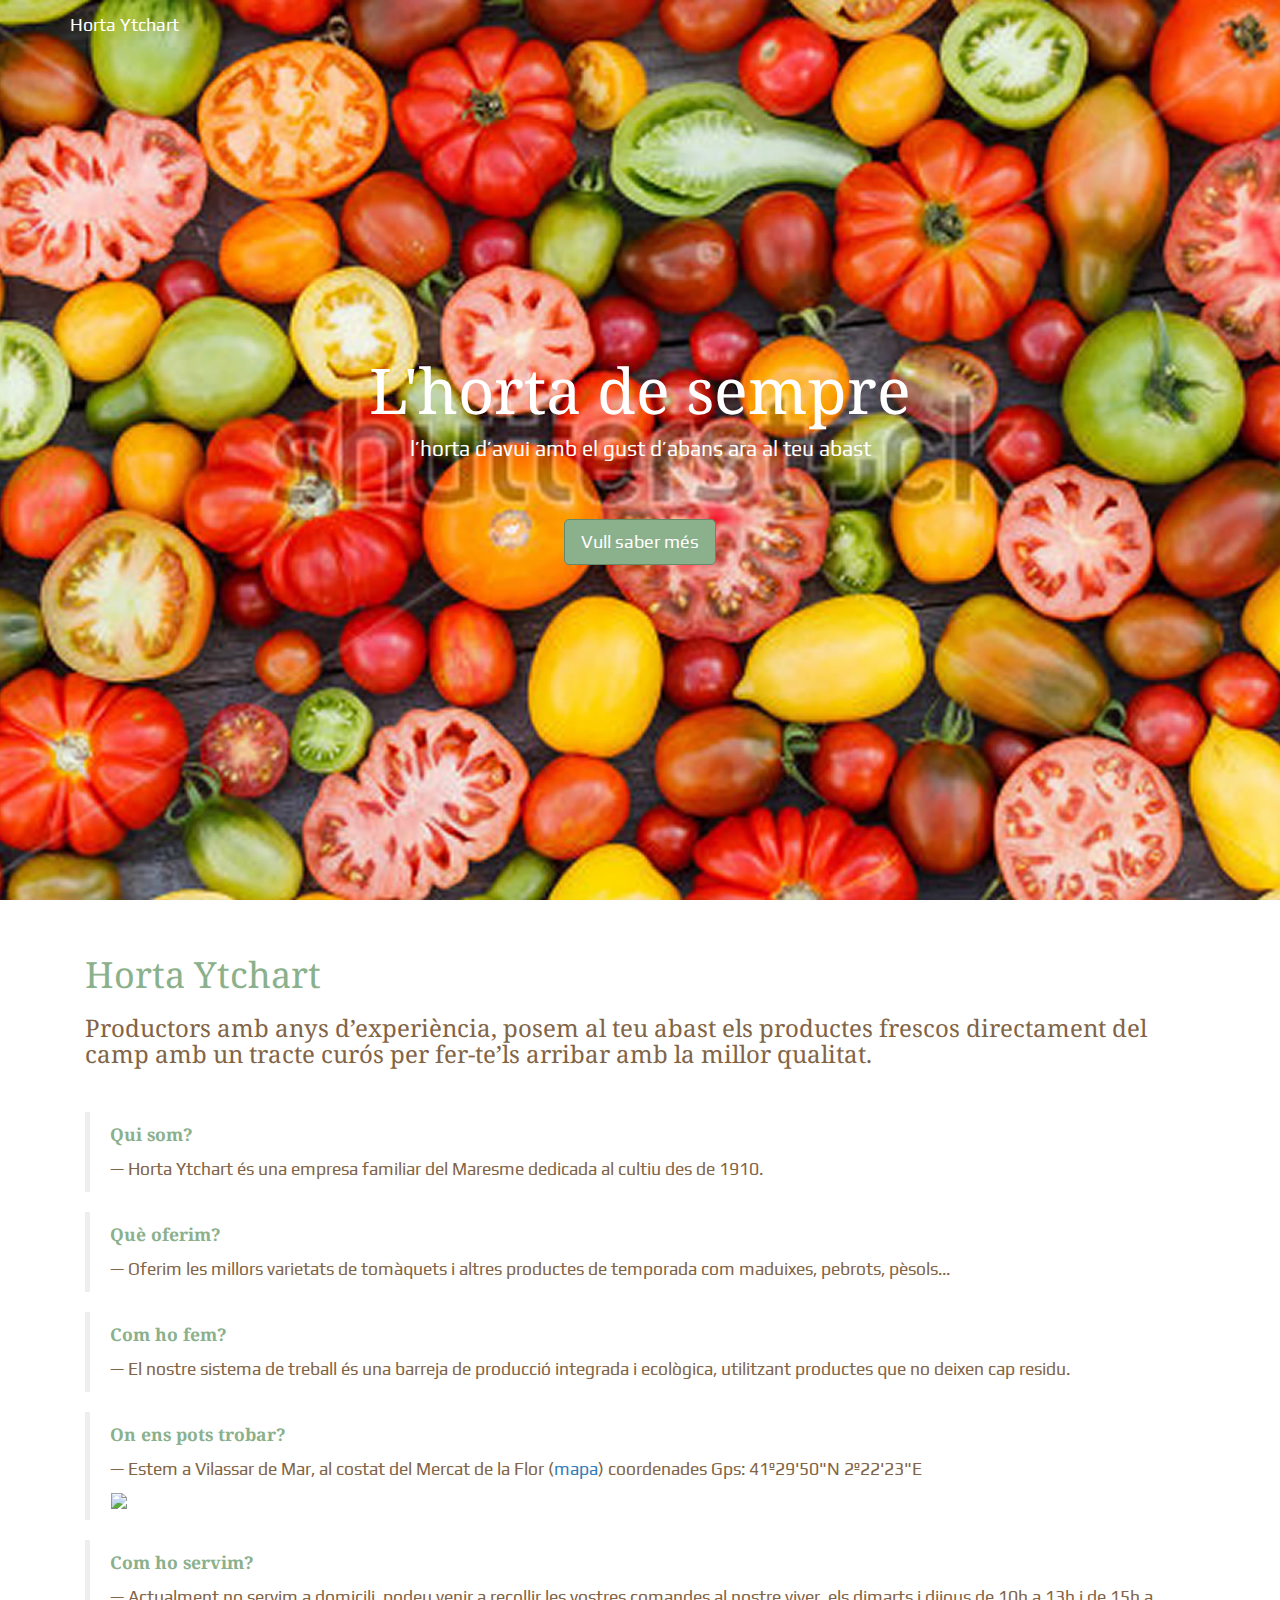
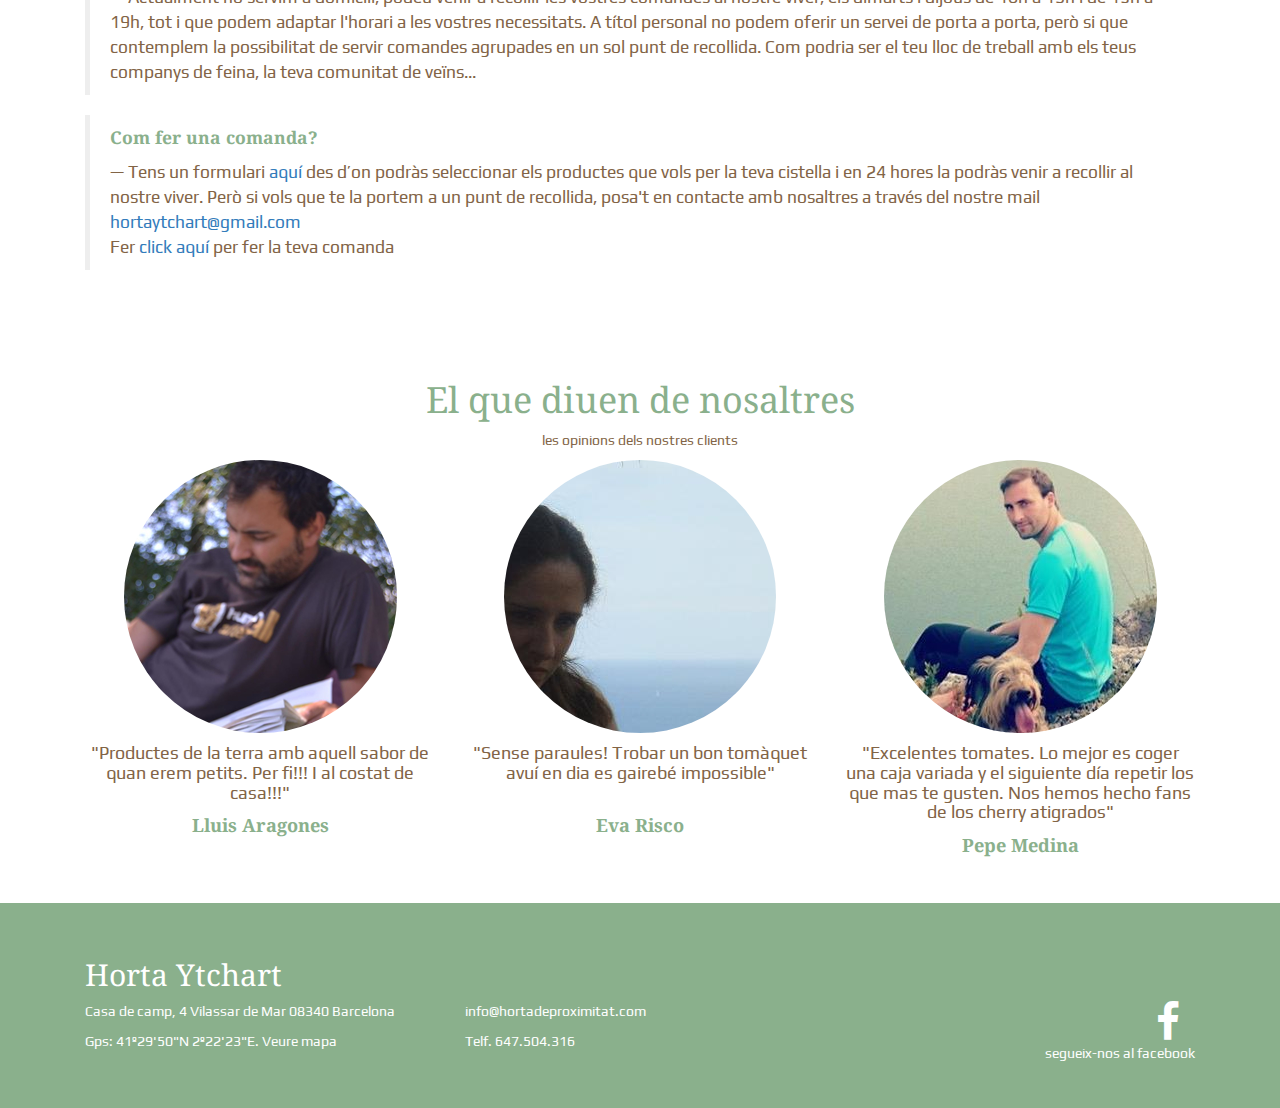
==== index.html @ 833edea5 "versio idem formulari" ====
<!DOCTYPE html>
<html>
    
    <head>
        <meta charset="utf-8">
        <meta name="viewport" content="width=device-width, initial-scale=1">
        <script type="text/javascript" src="http://cdnjs.cloudflare.com/ajax/libs/jquery/2.0.3/jquery.min.js"></script>
        <script type="text/javascript" src="http://netdna.bootstrapcdn.com/bootstrap/3.3.2/js/bootstrap.min.js"></script>
        <link href='http://fonts.googleapis.com/css?family=Droid+Serif:400,700' rel='stylesheet' type='text/css'>
        <link href='http://fonts.googleapis.com/css?family=Play' rel='stylesheet' type='text/css'>
        <link href="http://cdnjs.cloudflare.com/ajax/libs/font-awesome/4.3.0/css/font-awesome.min.css"
        rel="stylesheet" type="text/css">
        <link rel="stylesheet" href="index.css">
        <title>Horta Ytchart. Horta de proximitat</title>
    </head>
    
    <body>
        <div class="cover">
            <div class="navbar">
                <div class="container">
                    <div class="navbar-header">
                        <button type="button" class="navbar-toggle" data-toggle="collapse" data-target="#navbar-ex-collapse">
                            <span class="sr-only">Toggle navigation</span>
                            <span class="icon-bar"></span>
                            <span class="icon-bar"></span>
                            <span class="icon-bar"></span>
                        </button>
                        <a class="navbar-brand" href="#"><span>Horta Ytchart</span></a>
                    </div>
<!--                    <div class="collapse navbar-collapse" id="navbar-ex-collapse">
                        <ul class="nav navbar-nav navbar-right">
                            <li class="active">
                                <a href="#">Home</a>
                            </li>
                            <li>
                                <a href="#">Contacts</a>
                            </li>
                        </ul>
                    </div>-->
                </div>
            </div>
            <div class="cover-image" style="background-image : url('images/stock.jpg')"></div>
            <div class="container">
                <div class="row">
                    <div class="col-md-12 text-center">
                        <h1 class="text-inverse">L'horta de sempre</h1>
                        <p class="text-inverse"> l’horta d’avui amb el gust d’abans ara al teu abast</p>
                        <br>
                        <br>
                        <a class="btn btn-lg btn-primary" href="#intro">Vull saber més</a>
                    </div>
                </div>
            </div>
        </div>
        <div class="section">
            <div class="container">
                <div class="row">
                    <div class="col-md-12" id="intro">
                        <h1 class="text-primary">Horta Ytchart</h1>
                        <h3 class="text-secondary">Productors amb anys d’experiència, posem al teu abast els productes frescos directament del camp amb un tracte curós per fer-te’ls arribar amb la millor qualitat.</h3>
                    </div>
                </div>
                <div class="row">
                    <div class="col-md-12">
                        <blockquote>
                            <p class="text-primary">Qui som?</p>
                            <footer class="text-secondary">Horta Ytchart és una empresa familiar del Maresme dedicada al cultiu des de 1910.</footer>
                        </blockquote>
                        <blockquote>
                            <p class="text-primary">Què oferim?</p>
                            <footer class="text-secondary">Oferim les millors varietats de tomàquets i altres productes  de temporada com maduixes, pebrots, pèsols...</footer>
                        </blockquote>
                        <blockquote>
                            <p class="text-primary">Com ho fem?</p>
                            <footer class="text-secondary">El nostre sistema de treball és una barreja de producció integrada i ecològica, utilitzant productes que no deixen cap residu.</footer>
                        </blockquote>
                        <blockquote>
                            <p class="text-primary">On ens pots trobar?</p>
                            <footer class="text-secondary">Estem a Vilassar de Mar, al costat del Mercat de la Flor (<a target="_blank" href="https://www.google.es/maps/place/41%C2%B029'49.5%22N+2%C2%B022'22.0%22E/@41.497071,2.372782,17z/data=!3m1!4b1!4m2!3m1!1s0x0:0x0!6m1!1e1">mapa</a>)
                                coordenades Gps: 41º29'50"N 2º22'23"E</footer>
                            <p></p>
                            <p><img class="img-responsive img-border" src="http://maps.googleapis.com/maps/api/staticmap?center=41.4973226,2.3751155&size=500x150&zoom=15&sensor=false&markers=color:green%7C41.497071, 2.372782"></p>
                        </blockquote>
                        <blockquote>
                            <p class="text-primary">Com ho servim?</p>
                            <footer class="text-secondary">Actualment no servim a domicili, podeu venir a recollir les vostres comandes al nostre viver, els dimarts i dijous de 10h a 13h i de 15h a 19h, tot i que podem adaptar l'horari a les vostres necessitats.
                                A títol personal no podem oferir un servei de porta a porta, però si que contemplem la possibilitat de servir comandes agrupades en un sol punt de recollida. Com podria ser el teu lloc de treball amb els teus companys de feina, la teva comunitat de veïns...</footer>
                        </blockquote>
                        <blockquote>
                            <p class="text-primary">Com fer una comanda?</p>
                            <footer class="text-secondary">Tens un formulari <a href="https://docs.google.com/forms/d/1Q_GiZpK_ImVSMBXjzvRGaan6HupAAx76veRMkPKtUK0/viewform?c=0&w=1&usp=mail_form_link">aquí</a> des d’on podràs seleccionar els productes que vols per la teva cistella i en 24 hores la podràs venir a recollir al nostre viver. Però si  vols que te la portem a un punt de recollida, posa't en contacte amb nosaltres a través del nostre mail <a href="mailto:hortaytchart@gmail.com">hortaytchart@gmail.com</a><br />
                                Fer <a href="https://docs.google.com/forms/d/1Q_GiZpK_ImVSMBXjzvRGaan6HupAAx76veRMkPKtUK0/viewform?c=0&w=1&usp=mail_form_link">click aquí</a> per fer la teva comanda</footer>
                        </blockquote>
                    </div>
                </div>
            </div>
        </div>
        <div class="section">
            <div class="container">
                <div class="row">
                    <div class="col-md-12">
                        <h1 class="text-center text-primary">El que diuen de nosaltres</h1>
                        <p class="text-center">les opinions dels nostres clients</p>
                    </div>
                    <div class="col-md-4">
                        <img src="images\la.jpg" class="center-block img-circle img-responsive">
                        <h4 class="text-center text-opinio">"Productes de la terra amb aquell sabor de quan erem petits. Per fi!!!
                            I al costat de casa!!!"</h4>
                        <p class="text-center text-info">Lluis Aragones</p>
                    </div>
                    <div class="col-md-4">
                        <img src="images\er.jpg" class="center-block img-circle img-responsive">
                        <h4 class="text-center text-opinio">"Sense paraules! Trobar un bon tomàquet avuí en dia es gairebé impossible"
                            <br>
                            <br>
                        </h4>
                        <p class="text-center text-info">Eva Risco</p>
                    </div>
                    <div class="col-md-4">
                        <img src="images\pm.jpg" class="center-block img-circle img-responsive">
                        <h4 class="text-center text-opinio">"Excelentes tomates. Lo mejor es coger una caja variada y el siguiente
                            día repetir los que mas te gusten. Nos hemos hecho fans de los cherry atigrados"</h4>
                        <p class="text-center text-info">Pepe Medina</p>
                    </div>
                </div>
            </div>
        </div>
        <footer class="section section-primary">
            <div class="container">
                <div class="row">
                    <div class="col-sm-4">
                        <h2 class="text-inverse">Horta Ytchart</h2>
                        <p class="text-inverse">Casa de camp, 4&nbsp;Vilassar de Mar 08340 Barcelona</p>
                        <p class="text-inverse">Gps: 41º29'50"N 2º22'23"E. <a target="_blank" href="https://www.google.es/maps/place/41%C2%B029'49.5%22N+2%C2%B022'22.0%22E/@41.497071,2.372782,17z/data=!3m1!4b1!4m2!3m1!1s0x0:0x0!6m1!1e1" class="text-inverse">Veure mapa</a></p>
                    </div>
                    <div class="col-sm-4">
                        <h2>&nbsp;</h2>
                        <p class="text-inverse">info@hortadeproximitat.com</p>
                        <p class="text-inverse">Telf. 647.504.316</p>
                    </div>
                    <div class="col-sm-4">
                        <h2>&nbsp;</h2>
                        <div class="row">
                            <div class="col-md-12 text-right">
                                <a href="https://www.facebook.com/pages/Horta-Ytchart/470216849785075"><i class="fa fa-3x fa-fw fa-facebook text-inverse"></i></a>
                                <p class="text-inverse">segueix-nos al facebook</p>
                            </div>
                        </div>
                    </div>
                </div>
            </div>
        </footer>
    </body>

</html>
---- index.css ----
@import url("https://fonts.googleapis.com/css?family=Lato|Lato");
/*!
 * Default theme for Pingendo 
 * Homepage: http://pingendo.com  
 * Copyright 2015 Pingendo 
 * Licensed under MIT 
 * Based on Bootstrap v3.3.4
*/
/* Add custom CSS classes here 
 * 
 * img {
 *   box-shadow : 0px 0px 10px black !important;
 * }
*/
/*! normalize.css v3.0.2 | MIT License | git.io/normalize */
html {
  font-family: sans-serif;
  -ms-text-size-adjust: 100%;
  -webkit-text-size-adjust: 100%;
}
body {
  margin: 0;
}
article,
aside,
details,
figcaption,
figure,
footer,
header,
hgroup,
main,
menu,
nav,
section,
summary {
  display: block;
}
audio,
canvas,
progress,
video {
  display: inline-block;
  vertical-align: baseline;
}
audio:not([controls]) {
  display: none;
  height: 0;
}
[hidden],
template {
  display: none;
}
a {
  background-color: transparent;
}
a:active,
a:hover {
  outline: 0;
}
abbr[title] {
  border-bottom: 1px dotted;
}
b,
strong {
  font-weight: bold;
}
dfn {
  font-style: italic;
}
h1 {
  font-size: 2em;
  margin: 0.67em 0;
}
mark {
  background: #ff0;
  color: #000;
}
small {
  font-size: 80%;
}
sub,
sup {
  font-size: 75%;
  line-height: 0;
  position: relative;
  vertical-align: baseline;
}
sup {
  top: -0.5em;
}
sub {
  bottom: -0.25em;
}
img {
  border: 0;
}
svg:not(:root) {
  overflow: hidden;
}
figure {
  margin: 1em 40px;
}
hr {
  -moz-box-sizing: content-box;
  box-sizing: content-box;
  height: 0;
}
pre {
  overflow: auto;
}
code,
kbd,
pre,
samp {
  font-family: monospace, monospace;
  font-size: 1em;
}
button,
input,
optgroup,
select,
textarea {
  color: inherit;
  font: inherit;
  margin: 0;
}
button {
  overflow: visible;
}
button,
select {
  text-transform: none;
}
button,
html input[type="button"],
input[type="reset"],
input[type="submit"] {
  -webkit-appearance: button;
  cursor: pointer;
}
button[disabled],
html input[disabled] {
  cursor: default;
}
button::-moz-focus-inner,
input::-moz-focus-inner {
  border: 0;
  padding: 0;
}
input {
  line-height: normal;
}
input[type="checkbox"],
input[type="radio"] {
  box-sizing: border-box;
  padding: 0;
}
input[type="number"]::-webkit-inner-spin-button,
input[type="number"]::-webkit-outer-spin-button {
  height: auto;
}
input[type="search"] {
  -webkit-appearance: textfield;
  -moz-box-sizing: content-box;
  -webkit-box-sizing: content-box;
  box-sizing: content-box;
}
input[type="search"]::-webkit-search-cancel-button,
input[type="search"]::-webkit-search-decoration {
  -webkit-appearance: none;
}
fieldset {
  border: 1px solid #c0c0c0;
  margin: 0 2px;
  padding: 0.35em 0.625em 0.75em;
}
legend {
  border: 0;
  padding: 0;
}
textarea {
  overflow: auto;
}
optgroup {
  font-weight: bold;
}
table {
  border-collapse: collapse;
  border-spacing: 0;
}
td,
th {
  padding: 0;
}
/*! Source: https://github.com/h5bp/html5-boilerplate/blob/master/src/css/main.css */
@media print {
  *,
  *:before,
  *:after {
    background: transparent !important;
    color: #000 !important;
    box-shadow: none !important;
    text-shadow: none !important;
  }
  a,
  a:visited {
    text-decoration: underline;
  }
  a[href]:after {
    content: " (" attr(href) ")";
  }
  abbr[title]:after {
    content: " (" attr(title) ")";
  }
  a[href^="#"]:after,
  a[href^="javascript:"]:after {
    content: "";
  }
  pre,
  blockquote {
    border: 1px solid #999;
    page-break-inside: avoid;
  }
  thead {
    display: table-header-group;
  }
  tr,
  img {
    page-break-inside: avoid;
  }
  img {
    max-width: 100% !important;
  }
  p,
  h2,
  h3 {
    orphans: 3;
    widows: 3;
  }
  h2,
  h3 {
    page-break-after: avoid;
  }
  select {
    background: #fff !important;
  }
  .navbar {
    display: none;
  }
  .btn > .caret,
  .dropup > .btn > .caret {
    border-top-color: #000 !important;
  }
  .label {
    border: 1px solid #000;
  }
  .table {
    border-collapse: collapse !important;
  }
  .table td,
  .table th {
    background-color: #fff !important;
  }
  .table-bordered th,
  .table-bordered td {
    border: 1px solid #ddd !important;
  }
}
@font-face {
  font-family: 'Glyphicons Halflings';
  src: url('../fonts/glyphicons-halflings-regular.eot');
  src: url('../fonts/glyphicons-halflings-regular.eot?#iefix') format('embedded-opentype'), url('../fonts/glyphicons-halflings-regular.woff2') format('woff2'), url('../fonts/glyphicons-halflings-regular.woff') format('woff'), url('../fonts/glyphicons-halflings-regular.ttf') format('truetype'), url('../fonts/glyphicons-halflings-regular.svg#glyphicons_halflingsregular') format('svg');
}
.glyphicon {
  position: relative;
  top: 1px;
  display: inline-block;
  font-family: 'Glyphicons Halflings';
  font-style: normal;
  font-weight: normal;
  line-height: 1;
  -webkit-font-smoothing: antialiased;
  -moz-osx-font-smoothing: grayscale;
}
.glyphicon-asterisk:before {
  content: "\2a";
}
.glyphicon-plus:before {
  content: "\2b";
}
.glyphicon-euro:before,
.glyphicon-eur:before {
  content: "\20ac";
}
.glyphicon-minus:before {
  content: "\2212";
}
.glyphicon-cloud:before {
  content: "\2601";
}
.glyphicon-envelope:before {
  content: "\2709";
}
.glyphicon-pencil:before {
  content: "\270f";
}
.glyphicon-glass:before {
  content: "\e001";
}
.glyphicon-music:before {
  content: "\e002";
}
.glyphicon-search:before {
  content: "\e003";
}
.glyphicon-heart:before {
  content: "\e005";
}
.glyphicon-star:before {
  content: "\e006";
}
.glyphicon-star-empty:before {
  content: "\e007";
}
.glyphicon-user:before {
  content: "\e008";
}
.glyphicon-film:before {
  content: "\e009";
}
.glyphicon-th-large:before {
  content: "\e010";
}
.glyphicon-th:before {
  content: "\e011";
}
.glyphicon-th-list:before {
  content: "\e012";
}
.glyphicon-ok:before {
  content: "\e013";
}
.glyphicon-remove:before {
  content: "\e014";
}
.glyphicon-zoom-in:before {
  content: "\e015";
}
.glyphicon-zoom-out:before {
  content: "\e016";
}
.glyphicon-off:before {
  content: "\e017";
}
.glyphicon-signal:before {
  content: "\e018";
}
.glyphicon-cog:before {
  content: "\e019";
}
.glyphicon-trash:before {
  content: "\e020";
}
.glyphicon-home:before {
  content: "\e021";
}
.glyphicon-file:before {
  content: "\e022";
}
.glyphicon-time:before {
  content: "\e023";
}
.glyphicon-road:before {
  content: "\e024";
}
.glyphicon-download-alt:before {
  content: "\e025";
}
.glyphicon-download:before {
  content: "\e026";
}
.glyphicon-upload:before {
  content: "\e027";
}
.glyphicon-inbox:before {
  content: "\e028";
}
.glyphicon-play-circle:before {
  content: "\e029";
}
.glyphicon-repeat:before {
  content: "\e030";
}
.glyphicon-refresh:before {
  content: "\e031";
}
.glyphicon-list-alt:before {
  content: "\e032";
}
.glyphicon-lock:before {
  content: "\e033";
}
.glyphicon-flag:before {
  content: "\e034";
}
.glyphicon-headphones:before {
  content: "\e035";
}
.glyphicon-volume-off:before {
  content: "\e036";
}
.glyphicon-volume-down:before {
  content: "\e037";
}
.glyphicon-volume-up:before {
  content: "\e038";
}
.glyphicon-qrcode:before {
  content: "\e039";
}
.glyphicon-barcode:before {
  content: "\e040";
}
.glyphicon-tag:before {
  content: "\e041";
}
.glyphicon-tags:before {
  content: "\e042";
}
.glyphicon-book:before {
  content: "\e043";
}
.glyphicon-bookmark:before {
  content: "\e044";
}
.glyphicon-print:before {
  content: "\e045";
}
.glyphicon-camera:before {
  content: "\e046";
}
.glyphicon-font:before {
  content: "\e047";
}
.glyphicon-bold:before {
  content: "\e048";
}
.glyphicon-italic:before {
  content: "\e049";
}
.glyphicon-text-height:before {
  content: "\e050";
}
.glyphicon-text-width:before {
  content: "\e051";
}
.glyphicon-align-left:before {
  content: "\e052";
}
.glyphicon-align-center:before {
  content: "\e053";
}
.glyphicon-align-right:before {
  content: "\e054";
}
.glyphicon-align-justify:before {
  content: "\e055";
}
.glyphicon-list:before {
  content: "\e056";
}
.glyphicon-indent-left:before {
  content: "\e057";
}
.glyphicon-indent-right:before {
  content: "\e058";
}
.glyphicon-facetime-video:before {
  content: "\e059";
}
.glyphicon-picture:before {
  content: "\e060";
}
.glyphicon-map-marker:before {
  content: "\e062";
}
.glyphicon-adjust:before {
  content: "\e063";
}
.glyphicon-tint:before {
  content: "\e064";
}
.glyphicon-edit:before {
  content: "\e065";
}
.glyphicon-share:before {
  content: "\e066";
}
.glyphicon-check:before {
  content: "\e067";
}
.glyphicon-move:before {
  content: "\e068";
}
.glyphicon-step-backward:before {
  content: "\e069";
}
.glyphicon-fast-backward:before {
  content: "\e070";
}
.glyphicon-backward:before {
  content: "\e071";
}
.glyphicon-play:before {
  content: "\e072";
}
.glyphicon-pause:before {
  content: "\e073";
}
.glyphicon-stop:before {
  content: "\e074";
}
.glyphicon-forward:before {
  content: "\e075";
}
.glyphicon-fast-forward:before {
  content: "\e076";
}
.glyphicon-step-forward:before {
  content: "\e077";
}
.glyphicon-eject:before {
  content: "\e078";
}
.glyphicon-chevron-left:before {
  content: "\e079";
}
.glyphicon-chevron-right:before {
  content: "\e080";
}
.glyphicon-plus-sign:before {
  content: "\e081";
}
.glyphicon-minus-sign:before {
  content: "\e082";
}
.glyphicon-remove-sign:before {
  content: "\e083";
}
.glyphicon-ok-sign:before {
  content: "\e084";
}
.glyphicon-question-sign:before {
  content: "\e085";
}
.glyphicon-info-sign:before {
  content: "\e086";
}
.glyphicon-screenshot:before {
  content: "\e087";
}
.glyphicon-remove-circle:before {
  content: "\e088";
}
.glyphicon-ok-circle:before {
  content: "\e089";
}
.glyphicon-ban-circle:before {
  content: "\e090";
}
.glyphicon-arrow-left:before {
  content: "\e091";
}
.glyphicon-arrow-right:before {
  content: "\e092";
}
.glyphicon-arrow-up:before {
  content: "\e093";
}
.glyphicon-arrow-down:before {
  content: "\e094";
}
.glyphicon-share-alt:before {
  content: "\e095";
}
.glyphicon-resize-full:before {
  content: "\e096";
}
.glyphicon-resize-small:before {
  content: "\e097";
}
.glyphicon-exclamation-sign:before {
  content: "\e101";
}
.glyphicon-gift:before {
  content: "\e102";
}
.glyphicon-leaf:before {
  content: "\e103";
}
.glyphicon-fire:before {
  content: "\e104";
}
.glyphicon-eye-open:before {
  content: "\e105";
}
.glyphicon-eye-close:before {
  content: "\e106";
}
.glyphicon-warning-sign:before {
  content: "\e107";
}
.glyphicon-plane:before {
  content: "\e108";
}
.glyphicon-calendar:before {
  content: "\e109";
}
.glyphicon-random:before {
  content: "\e110";
}
.glyphicon-comment:before {
  content: "\e111";
}
.glyphicon-magnet:before {
  content: "\e112";
}
.glyphicon-chevron-up:before {
  content: "\e113";
}
.glyphicon-chevron-down:before {
  content: "\e114";
}
.glyphicon-retweet:before {
  content: "\e115";
}
.glyphicon-shopping-cart:before {
  content: "\e116";
}
.glyphicon-folder-close:before {
  content: "\e117";
}
.glyphicon-folder-open:before {
  content: "\e118";
}
.glyphicon-resize-vertical:before {
  content: "\e119";
}
.glyphicon-resize-horizontal:before {
  content: "\e120";
}
.glyphicon-hdd:before {
  content: "\e121";
}
.glyphicon-bullhorn:before {
  content: "\e122";
}
.glyphicon-bell:before {
  content: "\e123";
}
.glyphicon-certificate:before {
  content: "\e124";
}
.glyphicon-thumbs-up:before {
  content: "\e125";
}
.glyphicon-thumbs-down:before {
  content: "\e126";
}
.glyphicon-hand-right:before {
  content: "\e127";
}
.glyphicon-hand-left:before {
  content: "\e128";
}
.glyphicon-hand-up:before {
  content: "\e129";
}
.glyphicon-hand-down:before {
  content: "\e130";
}
.glyphicon-circle-arrow-right:before {
  content: "\e131";
}
.glyphicon-circle-arrow-left:before {
  content: "\e132";
}
.glyphicon-circle-arrow-up:before {
  content: "\e133";
}
.glyphicon-circle-arrow-down:before {
  content: "\e134";
}
.glyphicon-globe:before {
  content: "\e135";
}
.glyphicon-wrench:before {
  content: "\e136";
}
.glyphicon-tasks:before {
  content: "\e137";
}
.glyphicon-filter:before {
  content: "\e138";
}
.glyphicon-briefcase:before {
  content: "\e139";
}
.glyphicon-fullscreen:before {
  content: "\e140";
}
.glyphicon-dashboard:before {
  content: "\e141";
}
.glyphicon-paperclip:before {
  content: "\e142";
}
.glyphicon-heart-empty:before {
  content: "\e143";
}
.glyphicon-link:before {
  content: "\e144";
}
.glyphicon-phone:before {
  content: "\e145";
}
.glyphicon-pushpin:before {
  content: "\e146";
}
.glyphicon-usd:before {
  content: "\e148";
}
.glyphicon-gbp:before {
  content: "\e149";
}
.glyphicon-sort:before {
  content: "\e150";
}
.glyphicon-sort-by-alphabet:before {
  content: "\e151";
}
.glyphicon-sort-by-alphabet-alt:before {
  content: "\e152";
}
.glyphicon-sort-by-order:before {
  content: "\e153";
}
.glyphicon-sort-by-order-alt:before {
  content: "\e154";
}
.glyphicon-sort-by-attributes:before {
  content: "\e155";
}
.glyphicon-sort-by-attributes-alt:before {
  content: "\e156";
}
.glyphicon-unchecked:before {
  content: "\e157";
}
.glyphicon-expand:before {
  content: "\e158";
}
.glyphicon-collapse-down:before {
  content: "\e159";
}
.glyphicon-collapse-up:before {
  content: "\e160";
}
.glyphicon-log-in:before {
  content: "\e161";
}
.glyphicon-flash:before {
  content: "\e162";
}
.glyphicon-log-out:before {
  content: "\e163";
}
.glyphicon-new-window:before {
  content: "\e164";
}
.glyphicon-record:before {
  content: "\e165";
}
.glyphicon-save:before {
  content: "\e166";
}
.glyphicon-open:before {
  content: "\e167";
}
.glyphicon-saved:before {
  content: "\e168";
}
.glyphicon-import:before {
  content: "\e169";
}
.glyphicon-export:before {
  content: "\e170";
}
.glyphicon-send:before {
  content: "\e171";
}
.glyphicon-floppy-disk:before {
  content: "\e172";
}
.glyphicon-floppy-saved:before {
  content: "\e173";
}
.glyphicon-floppy-remove:before {
  content: "\e174";
}
.glyphicon-floppy-save:before {
  content: "\e175";
}
.glyphicon-floppy-open:before {
  content: "\e176";
}
.glyphicon-credit-card:before {
  content: "\e177";
}
.glyphicon-transfer:before {
  content: "\e178";
}
.glyphicon-cutlery:before {
  content: "\e179";
}
.glyphicon-header:before {
  content: "\e180";
}
.glyphicon-compressed:before {
  content: "\e181";
}
.glyphicon-earphone:before {
  content: "\e182";
}
.glyphicon-phone-alt:before {
  content: "\e183";
}
.glyphicon-tower:before {
  content: "\e184";
}
.glyphicon-stats:before {
  content: "\e185";
}
.glyphicon-sd-video:before {
  content: "\e186";
}
.glyphicon-hd-video:before {
  content: "\e187";
}
.glyphicon-subtitles:before {
  content: "\e188";
}
.glyphicon-sound-stereo:before {
  content: "\e189";
}
.glyphicon-sound-dolby:before {
  content: "\e190";
}
.glyphicon-sound-5-1:before {
  content: "\e191";
}
.glyphicon-sound-6-1:before {
  content: "\e192";
}
.glyphicon-sound-7-1:before {
  content: "\e193";
}
.glyphicon-copyright-mark:before {
  content: "\e194";
}
.glyphicon-registration-mark:before {
  content: "\e195";
}
.glyphicon-cloud-download:before {
  content: "\e197";
}
.glyphicon-cloud-upload:before {
  content: "\e198";
}
.glyphicon-tree-conifer:before {
  content: "\e199";
}
.glyphicon-tree-deciduous:before {
  content: "\e200";
}
.glyphicon-cd:before {
  content: "\e201";
}
.glyphicon-save-file:before {
  content: "\e202";
}
.glyphicon-open-file:before {
  content: "\e203";
}
.glyphicon-level-up:before {
  content: "\e204";
}
.glyphicon-copy:before {
  content: "\e205";
}
.glyphicon-paste:before {
  content: "\e206";
}
.glyphicon-alert:before {
  content: "\e209";
}
.glyphicon-equalizer:before {
  content: "\e210";
}
.glyphicon-king:before {
  content: "\e211";
}
.glyphicon-queen:before {
  content: "\e212";
}
.glyphicon-pawn:before {
  content: "\e213";
}
.glyphicon-bishop:before {
  content: "\e214";
}
.glyphicon-knight:before {
  content: "\e215";
}
.glyphicon-baby-formula:before {
  content: "\e216";
}
.glyphicon-tent:before {
  content: "\26fa";
}
.glyphicon-blackboard:before {
  content: "\e218";
}
.glyphicon-bed:before {
  content: "\e219";
}
.glyphicon-apple:before {
  content: "\f8ff";
}
.glyphicon-erase:before {
  content: "\e221";
}
.glyphicon-hourglass:before {
  content: "\231b";
}
.glyphicon-lamp:before {
  content: "\e223";
}
.glyphicon-duplicate:before {
  content: "\e224";
}
.glyphicon-piggy-bank:before {
  content: "\e225";
}
.glyphicon-scissors:before {
  content: "\e226";
}
.glyphicon-bitcoin:before {
  content: "\e227";
}
.glyphicon-btc:before {
  content: "\e227";
}
.glyphicon-xbt:before {
  content: "\e227";
}
.glyphicon-yen:before {
  content: "\00a5";
}
.glyphicon-jpy:before {
  content: "\00a5";
}
.glyphicon-ruble:before {
  content: "\20bd";
}
.glyphicon-rub:before {
  content: "\20bd";
}
.glyphicon-scale:before {
  content: "\e230";
}
.glyphicon-ice-lolly:before {
  content: "\e231";
}
.glyphicon-ice-lolly-tasted:before {
  content: "\e232";
}
.glyphicon-education:before {
  content: "\e233";
}
.glyphicon-option-horizontal:before {
  content: "\e234";
}
.glyphicon-option-vertical:before {
  content: "\e235";
}
.glyphicon-menu-hamburger:before {
  content: "\e236";
}
.glyphicon-modal-window:before {
  content: "\e237";
}
.glyphicon-oil:before {
  content: "\e238";
}
.glyphicon-grain:before {
  content: "\e239";
}
.glyphicon-sunglasses:before {
  content: "\e240";
}
.glyphicon-text-size:before {
  content: "\e241";
}
.glyphicon-text-color:before {
  content: "\e242";
}
.glyphicon-text-background:before {
  content: "\e243";
}
.glyphicon-object-align-top:before {
  content: "\e244";
}
.glyphicon-object-align-bottom:before {
  content: "\e245";
}
.glyphicon-object-align-horizontal:before {
  content: "\e246";
}
.glyphicon-object-align-left:before {
  content: "\e247";
}
.glyphicon-object-align-vertical:before {
  content: "\e248";
}
.glyphicon-object-align-right:before {
  content: "\e249";
}
.glyphicon-triangle-right:before {
  content: "\e250";
}
.glyphicon-triangle-left:before {
  content: "\e251";
}
.glyphicon-triangle-bottom:before {
  content: "\e252";
}
.glyphicon-triangle-top:before {
  content: "\e253";
}
.glyphicon-console:before {
  content: "\e254";
}
.glyphicon-superscript:before {
  content: "\e255";
}
.glyphicon-subscript:before {
  content: "\e256";
}
.glyphicon-menu-left:before {
  content: "\e257";
}
.glyphicon-menu-right:before {
  content: "\e258";
}
.glyphicon-menu-down:before {
  content: "\e259";
}
.glyphicon-menu-up:before {
  content: "\e260";
}
* {
  -webkit-box-sizing: border-box;
  -moz-box-sizing: border-box;
  box-sizing: border-box;
}
*:before,
*:after {
  -webkit-box-sizing: border-box;
  -moz-box-sizing: border-box;
  box-sizing: border-box;
}
html {
  font-size: 10px;
  -webkit-tap-highlight-color: rgba(0, 0, 0, 0);
}
body {
  font-family: 'Play';
  font-size: 14px;
  line-height: 1.42857143;
  color: rgb(130,100,70);
  background-color: #ffffff;
}
input,
button,
select,
textarea {
  font-family: inherit;
  font-size: inherit;
  line-height: inherit;
}
a {
  color: #337cbb;
  text-decoration: none;
}
a:hover,
a:focus {
  color: rgb(138,176,140);
  text-decoration: underline;
}
a:focus {
  outline: thin dotted;
  outline: 5px auto -webkit-focus-ring-color;
  outline-offset: -2px;
}
figure {
  margin: 0;
}
img {
  vertical-align: middle;
}
.img-responsive,
.thumbnail > img,
.thumbnail a > img,
.carousel-inner > .item > img,
.carousel-inner > .item > a > img {
  display: block;
  max-width: 100%;
  height: auto;
}
.img-rounded {
  border-radius: 5px;
}
.img-thumbnail {
  padding: 4px;
  line-height: 1.42857143;
  background-color: #ffffff;
  border: 1px solid #dddddd;
  border-radius: 4px;
  -webkit-transition: all 0.2s ease-in-out;
  -o-transition: all 0.2s ease-in-out;
  transition: all 0.2s ease-in-out;
  display: inline-block;
  max-width: 100%;
  height: auto;
}
.img-circle {
  border-radius: 50%;
}
hr {
  margin-top: 20px;
  margin-bottom: 20px;
  border: 0;
  border-top: 1px solid #eeeeee;
}
.sr-only {
  position: absolute;
  width: 1px;
  height: 1px;
  margin: -1px;
  padding: 0;
  overflow: hidden;
  clip: rect(0, 0, 0, 0);
  border: 0;
}
.sr-only-focusable:active,
.sr-only-focusable:focus {
  position: static;
  width: auto;
  height: auto;
  margin: 0;
  overflow: visible;
  clip: auto;
}
[role="button"] {
  cursor: pointer;
}
h1,
h2,
h3,
h4,
h5,
h6,
.h1,
.h2,
.h3,
.h4,
.h5,
.h6 {
  font-family: 'Droid Serif';
  font-weight: 400;
  line-height: 1.1;
  color: inherit;
}
h1 small,
h2 small,
h3 small,
h4 small,
h5 small,
h6 small,
.h1 small,
.h2 small,
.h3 small,
.h4 small,
.h5 small,
.h6 small,
h1 .small,
h2 .small,
h3 .small,
h4 .small,
h5 .small,
h6 .small,
.h1 .small,
.h2 .small,
.h3 .small,
.h4 .small,
.h5 .small,
.h6 .small {
  font-weight: normal;
  line-height: 1;
  color: #777777;
}
h1,
.h1,
h2,
.h2,
h3,
.h3 {
  margin-top: 20px;
  margin-bottom: 10px;
}
h1 small,
.h1 small,
h2 small,
.h2 small,
h3 small,
.h3 small,
h1 .small,
.h1 .small,
h2 .small,
.h2 .small,
h3 .small,
.h3 .small {
  font-size: 65%;
}
h4,
.h4,
h5,
.h5,
h6,
.h6 {
  margin-top: 10px;
  margin-bottom: 10px;
}
h4 small,
.h4 small,
h5 small,
.h5 small,
h6 small,
.h6 small,
h4 .small,
.h4 .small,
h5 .small,
.h5 .small,
h6 .small,
.h6 .small {
  font-size: 75%;
}
h1,
.h1 {
  font-size: 36px;
}
h2,
.h2 {
  font-size: 30px;
}
h3,
.h3 {
  font-size: 24px;
}
h4,
.h4 {
  font-size: 18px;
}
h5,
.h5 {
  font-size: 14px;
}
h6,
.h6 {
  font-size: 12px;
}
p {
  margin: 0 0 10px;
}
.lead {
  margin-bottom: 20px;
  font-size: 16px;
  font-weight: 300;
  line-height: 1.4;
}
@media (min-width: 768px) {
  .lead {
    font-size: 21px;
  }
}
small,
.small {
  font-size: 85%;
}
mark,
.mark {
  background-color: #f8d9ac;
  padding: .2em;
}
.text-left {
  text-align: left;
}
.text-right {
  text-align: right;
}
.text-center {
  text-align: center;
}
.text-justify {
  text-align: justify;
}
.text-nowrap {
  white-space: nowrap;
}
.text-lowercase {
  text-transform: lowercase;
}
.text-uppercase {
  text-transform: uppercase;
}
.text-capitalize {
  text-transform: capitalize;
}
.text-muted {
  color: #777777;
}
.text-primary {
  color: rgb(138,176,140);
}
a.text-primary:hover {
  color: #286193;
}
.text-secondary{
    color: rgb(130,100,70);
}
.text-success {
  color: #5cb85c;
}
a.text-success:hover {
  color: #449d44;
}

.text-opinio{
    font-family: 'Play';
}
.text-info {
  color: rgb(138,176,140);
    font-family: "Droid Serif";
    font-weight: 700;
    font-size: 130%
}
a.text-info:hover {
  color: #31b0d5;
}
.text-warning {
  color: #f0ad4e;
}
a.text-warning:hover {
  color: #ec971f;
}
.text-danger {
  color: #d9534f;
}
a.text-danger:hover {
  color: #c9302c;
}
.bg-primary {
  color: #fff;
  background-color: #337cbb;
}
a.bg-primary:hover {
  background-color: #286193;
}
.bg-success {
  background-color: #a3d7a3;
}
a.bg-success:hover {
  background-color: #80c780;
}
.bg-info {
  background-color: #b0e1ef;
}
a.bg-info:hover {
  background-color: #85d0e7;
}
.bg-warning {
  background-color: #f8d9ac;
}
a.bg-warning:hover {
  background-color: #f4c37d;
}
.bg-danger {
  background-color: #eba5a3;
}
a.bg-danger:hover {
  background-color: #e27c79;
}
.page-header {
  padding-bottom: 9px;
  margin: 40px 0 20px;
  border-bottom: 1px solid #eeeeee;
}
ul,
ol {
  margin-top: 0;
  margin-bottom: 10px;
}
ul ul,
ol ul,
ul ol,
ol ol {
  margin-bottom: 0;
}
.list-unstyled {
  padding-left: 0;
  list-style: none;
}
.list-inline {
  padding-left: 0;
  list-style: none;
  margin-left: -5px;
}
.list-inline > li {
  display: inline-block;
  padding-left: 5px;
  padding-right: 5px;
}
dl {
  margin-top: 0;
  margin-bottom: 20px;
}
dt,
dd {
  line-height: 1.42857143;
}
dt {
  font-weight: bold;
}
dd {
  margin-left: 0;
}
@media (min-width: 768px) {
  .dl-horizontal dt {
    float: left;
    width: 160px;
    clear: left;
    text-align: right;
    overflow: hidden;
    text-overflow: ellipsis;
    white-space: nowrap;
  }
  .dl-horizontal dd {
    margin-left: 180px;
  }
}
abbr[title],
abbr[data-original-title] {
  cursor: help;
  border-bottom: 1px dotted #777777;
}
.initialism {
  font-size: 90%;
  text-transform: uppercase;
}
blockquote {
  padding: 10px 20px;
  margin: 0 0 20px;
  font-size: 17.5px;
  border-left: 5px solid #eeeeee;
}
blockquote p{
    font-family: "Droid Serif";
    font-weight: 700;
}
blockquote p:last-child,
blockquote ul:last-child,
blockquote ol:last-child {
  margin-bottom: 0;
}
blockquote footer,
blockquote small,
blockquote .small {
  display: block;
  font-size: 100%;
  line-height: 1.42857143;
  color: #777777;
}
blockquote footer:before,
blockquote small:before,
blockquote .small:before {
  content: '\2014 \00A0';
}
.blockquote-reverse,
blockquote.pull-right {
  padding-right: 15px;
  padding-left: 0;
  border-right: 5px solid #eeeeee;
  border-left: 0;
  text-align: right;
}
.blockquote-reverse footer:before,
blockquote.pull-right footer:before,
.blockquote-reverse small:before,
blockquote.pull-right small:before,
.blockquote-reverse .small:before,
blockquote.pull-right .small:before {
  content: '';
}
.blockquote-reverse footer:after,
blockquote.pull-right footer:after,
.blockquote-reverse small:after,
blockquote.pull-right small:after,
.blockquote-reverse .small:after,
blockquote.pull-right .small:after {
  content: '\00A0 \2014';
}
address {
  margin-bottom: 20px;
  font-style: normal;
  line-height: 1.42857143;
}
code,
kbd,
pre,
samp {
  font-family: Menlo, Monaco, Consolas, "Courier New", monospace;
}
code {
  padding: 2px 4px;
  font-size: 90%;
  color: #c7254e;
  background-color: #f9f2f4;
  border-radius: 4px;
}
kbd {
  padding: 2px 4px;
  font-size: 90%;
  color: #ffffff;
  background-color: #333333;
  border-radius: 2px;
  box-shadow: inset 0 -1px 0 rgba(0, 0, 0, 0.25);
}
kbd kbd {
  padding: 0;
  font-size: 100%;
  font-weight: bold;
  box-shadow: none;
}
pre {
  display: block;
  padding: 9.5px;
  margin: 0 0 10px;
  font-size: 13px;
  line-height: 1.42857143;
  word-break: break-all;
  word-wrap: break-word;
  color: #333333;
  background-color: #f5f5f5;
  border: 1px solid #cccccc;
  border-radius: 4px;
}
pre code {
  padding: 0;
  font-size: inherit;
  color: inherit;
  white-space: pre-wrap;
  background-color: transparent;
  border-radius: 0;
}
.pre-scrollable {
  max-height: 340px;
  overflow-y: scroll;
}
.container {
  margin-right: auto;
  margin-left: auto;
  padding-left: 15px;
  padding-right: 15px;
}
@media (min-width: 768px) {
  .container {
    width: 750px;
  }
}
@media (min-width: 992px) {
  .container {
    width: 970px;
  }
}
@media (min-width: 1200px) {
  .container {
    width: 1170px;
  }
}
.container-fluid {
  margin-right: auto;
  margin-left: auto;
  padding-left: 15px;
  padding-right: 15px;
}
.row {
  margin-left: -15px;
  margin-right: -15px;
}
.col-xs-1, .col-sm-1, .col-md-1, .col-lg-1, .col-xs-2, .col-sm-2, .col-md-2, .col-lg-2, .col-xs-3, .col-sm-3, .col-md-3, .col-lg-3, .col-xs-4, .col-sm-4, .col-md-4, .col-lg-4, .col-xs-5, .col-sm-5, .col-md-5, .col-lg-5, .col-xs-6, .col-sm-6, .col-md-6, .col-lg-6, .col-xs-7, .col-sm-7, .col-md-7, .col-lg-7, .col-xs-8, .col-sm-8, .col-md-8, .col-lg-8, .col-xs-9, .col-sm-9, .col-md-9, .col-lg-9, .col-xs-10, .col-sm-10, .col-md-10, .col-lg-10, .col-xs-11, .col-sm-11, .col-md-11, .col-lg-11, .col-xs-12, .col-sm-12, .col-md-12, .col-lg-12 {
  position: relative;
  min-height: 1px;
  padding-left: 15px;
  padding-right: 15px;
}
.col-xs-1, .col-xs-2, .col-xs-3, .col-xs-4, .col-xs-5, .col-xs-6, .col-xs-7, .col-xs-8, .col-xs-9, .col-xs-10, .col-xs-11, .col-xs-12 {
  float: left;
}
.col-xs-12 {
  width: 100%;
}
.col-xs-11 {
  width: 91.66666667%;
}
.col-xs-10 {
  width: 83.33333333%;
}
.col-xs-9 {
  width: 75%;
}
.col-xs-8 {
  width: 66.66666667%;
}
.col-xs-7 {
  width: 58.33333333%;
}
.col-xs-6 {
  width: 50%;
}
.col-xs-5 {
  width: 41.66666667%;
}
.col-xs-4 {
  width: 33.33333333%;
}
.col-xs-3 {
  width: 25%;
}
.col-xs-2 {
  width: 16.66666667%;
}
.col-xs-1 {
  width: 8.33333333%;
}
.col-xs-pull-12 {
  right: 100%;
}
.col-xs-pull-11 {
  right: 91.66666667%;
}
.col-xs-pull-10 {
  right: 83.33333333%;
}
.col-xs-pull-9 {
  right: 75%;
}
.col-xs-pull-8 {
  right: 66.66666667%;
}
.col-xs-pull-7 {
  right: 58.33333333%;
}
.col-xs-pull-6 {
  right: 50%;
}
.col-xs-pull-5 {
  right: 41.66666667%;
}
.col-xs-pull-4 {
  right: 33.33333333%;
}
.col-xs-pull-3 {
  right: 25%;
}
.col-xs-pull-2 {
  right: 16.66666667%;
}
.col-xs-pull-1 {
  right: 8.33333333%;
}
.col-xs-pull-0 {
  right: auto;
}
.col-xs-push-12 {
  left: 100%;
}
.col-xs-push-11 {
  left: 91.66666667%;
}
.col-xs-push-10 {
  left: 83.33333333%;
}
.col-xs-push-9 {
  left: 75%;
}
.col-xs-push-8 {
  left: 66.66666667%;
}
.col-xs-push-7 {
  left: 58.33333333%;
}
.col-xs-push-6 {
  left: 50%;
}
.col-xs-push-5 {
  left: 41.66666667%;
}
.col-xs-push-4 {
  left: 33.33333333%;
}
.col-xs-push-3 {
  left: 25%;
}
.col-xs-push-2 {
  left: 16.66666667%;
}
.col-xs-push-1 {
  left: 8.33333333%;
}
.col-xs-push-0 {
  left: auto;
}
.col-xs-offset-12 {
  margin-left: 100%;
}
.col-xs-offset-11 {
  margin-left: 91.66666667%;
}
.col-xs-offset-10 {
  margin-left: 83.33333333%;
}
.col-xs-offset-9 {
  margin-left: 75%;
}
.col-xs-offset-8 {
  margin-left: 66.66666667%;
}
.col-xs-offset-7 {
  margin-left: 58.33333333%;
}
.col-xs-offset-6 {
  margin-left: 50%;
}
.col-xs-offset-5 {
  margin-left: 41.66666667%;
}
.col-xs-offset-4 {
  margin-left: 33.33333333%;
}
.col-xs-offset-3 {
  margin-left: 25%;
}
.col-xs-offset-2 {
  margin-left: 16.66666667%;
}
.col-xs-offset-1 {
  margin-left: 8.33333333%;
}
.col-xs-offset-0 {
  margin-left: 0%;
}
@media (min-width: 768px) {
  .col-sm-1, .col-sm-2, .col-sm-3, .col-sm-4, .col-sm-5, .col-sm-6, .col-sm-7, .col-sm-8, .col-sm-9, .col-sm-10, .col-sm-11, .col-sm-12 {
    float: left;
  }
  .col-sm-12 {
    width: 100%;
  }
  .col-sm-11 {
    width: 91.66666667%;
  }
  .col-sm-10 {
    width: 83.33333333%;
  }
  .col-sm-9 {
    width: 75%;
  }
  .col-sm-8 {
    width: 66.66666667%;
  }
  .col-sm-7 {
    width: 58.33333333%;
  }
  .col-sm-6 {
    width: 50%;
  }
  .col-sm-5 {
    width: 41.66666667%;
  }
  .col-sm-4 {
    width: 33.33333333%;
  }
  .col-sm-3 {
    width: 25%;
  }
  .col-sm-2 {
    width: 16.66666667%;
  }
  .col-sm-1 {
    width: 8.33333333%;
  }
  .col-sm-pull-12 {
    right: 100%;
  }
  .col-sm-pull-11 {
    right: 91.66666667%;
  }
  .col-sm-pull-10 {
    right: 83.33333333%;
  }
  .col-sm-pull-9 {
    right: 75%;
  }
  .col-sm-pull-8 {
    right: 66.66666667%;
  }
  .col-sm-pull-7 {
    right: 58.33333333%;
  }
  .col-sm-pull-6 {
    right: 50%;
  }
  .col-sm-pull-5 {
    right: 41.66666667%;
  }
  .col-sm-pull-4 {
    right: 33.33333333%;
  }
  .col-sm-pull-3 {
    right: 25%;
  }
  .col-sm-pull-2 {
    right: 16.66666667%;
  }
  .col-sm-pull-1 {
    right: 8.33333333%;
  }
  .col-sm-pull-0 {
    right: auto;
  }
  .col-sm-push-12 {
    left: 100%;
  }
  .col-sm-push-11 {
    left: 91.66666667%;
  }
  .col-sm-push-10 {
    left: 83.33333333%;
  }
  .col-sm-push-9 {
    left: 75%;
  }
  .col-sm-push-8 {
    left: 66.66666667%;
  }
  .col-sm-push-7 {
    left: 58.33333333%;
  }
  .col-sm-push-6 {
    left: 50%;
  }
  .col-sm-push-5 {
    left: 41.66666667%;
  }
  .col-sm-push-4 {
    left: 33.33333333%;
  }
  .col-sm-push-3 {
    left: 25%;
  }
  .col-sm-push-2 {
    left: 16.66666667%;
  }
  .col-sm-push-1 {
    left: 8.33333333%;
  }
  .col-sm-push-0 {
    left: auto;
  }
  .col-sm-offset-12 {
    margin-left: 100%;
  }
  .col-sm-offset-11 {
    margin-left: 91.66666667%;
  }
  .col-sm-offset-10 {
    margin-left: 83.33333333%;
  }
  .col-sm-offset-9 {
    margin-left: 75%;
  }
  .col-sm-offset-8 {
    margin-left: 66.66666667%;
  }
  .col-sm-offset-7 {
    margin-left: 58.33333333%;
  }
  .col-sm-offset-6 {
    margin-left: 50%;
  }
  .col-sm-offset-5 {
    margin-left: 41.66666667%;
  }
  .col-sm-offset-4 {
    margin-left: 33.33333333%;
  }
  .col-sm-offset-3 {
    margin-left: 25%;
  }
  .col-sm-offset-2 {
    margin-left: 16.66666667%;
  }
  .col-sm-offset-1 {
    margin-left: 8.33333333%;
  }
  .col-sm-offset-0 {
    margin-left: 0%;
  }
}
@media (min-width: 992px) {
  .col-md-1, .col-md-2, .col-md-3, .col-md-4, .col-md-5, .col-md-6, .col-md-7, .col-md-8, .col-md-9, .col-md-10, .col-md-11, .col-md-12 {
    float: left;
  }
  .col-md-12 {
    width: 100%;
  }
  .col-md-11 {
    width: 91.66666667%;
  }
  .col-md-10 {
    width: 83.33333333%;
  }
  .col-md-9 {
    width: 75%;
  }
  .col-md-8 {
    width: 66.66666667%;
  }
  .col-md-7 {
    width: 58.33333333%;
  }
  .col-md-6 {
    width: 50%;
  }
  .col-md-5 {
    width: 41.66666667%;
  }
  .col-md-4 {
    width: 33.33333333%;
  }
  .col-md-3 {
    width: 25%;
  }
  .col-md-2 {
    width: 16.66666667%;
  }
  .col-md-1 {
    width: 8.33333333%;
  }
  .col-md-pull-12 {
    right: 100%;
  }
  .col-md-pull-11 {
    right: 91.66666667%;
  }
  .col-md-pull-10 {
    right: 83.33333333%;
  }
  .col-md-pull-9 {
    right: 75%;
  }
  .col-md-pull-8 {
    right: 66.66666667%;
  }
  .col-md-pull-7 {
    right: 58.33333333%;
  }
  .col-md-pull-6 {
    right: 50%;
  }
  .col-md-pull-5 {
    right: 41.66666667%;
  }
  .col-md-pull-4 {
    right: 33.33333333%;
  }
  .col-md-pull-3 {
    right: 25%;
  }
  .col-md-pull-2 {
    right: 16.66666667%;
  }
  .col-md-pull-1 {
    right: 8.33333333%;
  }
  .col-md-pull-0 {
    right: auto;
  }
  .col-md-push-12 {
    left: 100%;
  }
  .col-md-push-11 {
    left: 91.66666667%;
  }
  .col-md-push-10 {
    left: 83.33333333%;
  }
  .col-md-push-9 {
    left: 75%;
  }
  .col-md-push-8 {
    left: 66.66666667%;
  }
  .col-md-push-7 {
    left: 58.33333333%;
  }
  .col-md-push-6 {
    left: 50%;
  }
  .col-md-push-5 {
    left: 41.66666667%;
  }
  .col-md-push-4 {
    left: 33.33333333%;
  }
  .col-md-push-3 {
    left: 25%;
  }
  .col-md-push-2 {
    left: 16.66666667%;
  }
  .col-md-push-1 {
    left: 8.33333333%;
  }
  .col-md-push-0 {
    left: auto;
  }
  .col-md-offset-12 {
    margin-left: 100%;
  }
  .col-md-offset-11 {
    margin-left: 91.66666667%;
  }
  .col-md-offset-10 {
    margin-left: 83.33333333%;
  }
  .col-md-offset-9 {
    margin-left: 75%;
  }
  .col-md-offset-8 {
    margin-left: 66.66666667%;
  }
  .col-md-offset-7 {
    margin-left: 58.33333333%;
  }
  .col-md-offset-6 {
    margin-left: 50%;
  }
  .col-md-offset-5 {
    margin-left: 41.66666667%;
  }
  .col-md-offset-4 {
    margin-left: 33.33333333%;
  }
  .col-md-offset-3 {
    margin-left: 25%;
  }
  .col-md-offset-2 {
    margin-left: 16.66666667%;
  }
  .col-md-offset-1 {
    margin-left: 8.33333333%;
  }
  .col-md-offset-0 {
    margin-left: 0%;
  }
}
@media (min-width: 1200px) {
  .col-lg-1, .col-lg-2, .col-lg-3, .col-lg-4, .col-lg-5, .col-lg-6, .col-lg-7, .col-lg-8, .col-lg-9, .col-lg-10, .col-lg-11, .col-lg-12 {
    float: left;
  }
  .col-lg-12 {
    width: 100%;
  }
  .col-lg-11 {
    width: 91.66666667%;
  }
  .col-lg-10 {
    width: 83.33333333%;
  }
  .col-lg-9 {
    width: 75%;
  }
  .col-lg-8 {
    width: 66.66666667%;
  }
  .col-lg-7 {
    width: 58.33333333%;
  }
  .col-lg-6 {
    width: 50%;
  }
  .col-lg-5 {
    width: 41.66666667%;
  }
  .col-lg-4 {
    width: 33.33333333%;
  }
  .col-lg-3 {
    width: 25%;
  }
  .col-lg-2 {
    width: 16.66666667%;
  }
  .col-lg-1 {
    width: 8.33333333%;
  }
  .col-lg-pull-12 {
    right: 100%;
  }
  .col-lg-pull-11 {
    right: 91.66666667%;
  }
  .col-lg-pull-10 {
    right: 83.33333333%;
  }
  .col-lg-pull-9 {
    right: 75%;
  }
  .col-lg-pull-8 {
    right: 66.66666667%;
  }
  .col-lg-pull-7 {
    right: 58.33333333%;
  }
  .col-lg-pull-6 {
    right: 50%;
  }
  .col-lg-pull-5 {
    right: 41.66666667%;
  }
  .col-lg-pull-4 {
    right: 33.33333333%;
  }
  .col-lg-pull-3 {
    right: 25%;
  }
  .col-lg-pull-2 {
    right: 16.66666667%;
  }
  .col-lg-pull-1 {
    right: 8.33333333%;
  }
  .col-lg-pull-0 {
    right: auto;
  }
  .col-lg-push-12 {
    left: 100%;
  }
  .col-lg-push-11 {
    left: 91.66666667%;
  }
  .col-lg-push-10 {
    left: 83.33333333%;
  }
  .col-lg-push-9 {
    left: 75%;
  }
  .col-lg-push-8 {
    left: 66.66666667%;
  }
  .col-lg-push-7 {
    left: 58.33333333%;
  }
  .col-lg-push-6 {
    left: 50%;
  }
  .col-lg-push-5 {
    left: 41.66666667%;
  }
  .col-lg-push-4 {
    left: 33.33333333%;
  }
  .col-lg-push-3 {
    left: 25%;
  }
  .col-lg-push-2 {
    left: 16.66666667%;
  }
  .col-lg-push-1 {
    left: 8.33333333%;
  }
  .col-lg-push-0 {
    left: auto;
  }
  .col-lg-offset-12 {
    margin-left: 100%;
  }
  .col-lg-offset-11 {
    margin-left: 91.66666667%;
  }
  .col-lg-offset-10 {
    margin-left: 83.33333333%;
  }
  .col-lg-offset-9 {
    margin-left: 75%;
  }
  .col-lg-offset-8 {
    margin-left: 66.66666667%;
  }
  .col-lg-offset-7 {
    margin-left: 58.33333333%;
  }
  .col-lg-offset-6 {
    margin-left: 50%;
  }
  .col-lg-offset-5 {
    margin-left: 41.66666667%;
  }
  .col-lg-offset-4 {
    margin-left: 33.33333333%;
  }
  .col-lg-offset-3 {
    margin-left: 25%;
  }
  .col-lg-offset-2 {
    margin-left: 16.66666667%;
  }
  .col-lg-offset-1 {
    margin-left: 8.33333333%;
  }
  .col-lg-offset-0 {
    margin-left: 0%;
  }
}
table {
  background-color: transparent;
}
caption {
  padding-top: 8px;
  padding-bottom: 8px;
  color: #777777;
  text-align: left;
}
th {
  text-align: left;
}
.table {
  width: 100%;
  max-width: 100%;
  margin-bottom: 20px;
}
.table > thead > tr > th,
.table > tbody > tr > th,
.table > tfoot > tr > th,
.table > thead > tr > td,
.table > tbody > tr > td,
.table > tfoot > tr > td {
  padding: 8px;
  line-height: 1.42857143;
  vertical-align: top;
  border-top: 1px solid #dddddd;
}
.table > thead > tr > th {
  vertical-align: bottom;
  border-bottom: 2px solid #dddddd;
}
.table > caption + thead > tr:first-child > th,
.table > colgroup + thead > tr:first-child > th,
.table > thead:first-child > tr:first-child > th,
.table > caption + thead > tr:first-child > td,
.table > colgroup + thead > tr:first-child > td,
.table > thead:first-child > tr:first-child > td {
  border-top: 0;
}
.table > tbody + tbody {
  border-top: 2px solid #dddddd;
}
.table .table {
  background-color: #ffffff;
}
.table-condensed > thead > tr > th,
.table-condensed > tbody > tr > th,
.table-condensed > tfoot > tr > th,
.table-condensed > thead > tr > td,
.table-condensed > tbody > tr > td,
.table-condensed > tfoot > tr > td {
  padding: 5px;
}
.table-bordered {
  border: 1px solid #dddddd;
}
.table-bordered > thead > tr > th,
.table-bordered > tbody > tr > th,
.table-bordered > tfoot > tr > th,
.table-bordered > thead > tr > td,
.table-bordered > tbody > tr > td,
.table-bordered > tfoot > tr > td {
  border: 1px solid #dddddd;
}
.table-bordered > thead > tr > th,
.table-bordered > thead > tr > td {
  border-bottom-width: 2px;
}
.table-striped > tbody > tr:nth-of-type(odd) {
  background-color: #f9f9f9;
}
.table-hover > tbody > tr:hover {
  background-color: #f5f5f5;
}
table col[class*="col-"] {
  position: static;
  float: none;
  display: table-column;
}
table td[class*="col-"],
table th[class*="col-"] {
  position: static;
  float: none;
  display: table-cell;
}
.table > thead > tr > td.active,
.table > tbody > tr > td.active,
.table > tfoot > tr > td.active,
.table > thead > tr > th.active,
.table > tbody > tr > th.active,
.table > tfoot > tr > th.active,
.table > thead > tr.active > td,
.table > tbody > tr.active > td,
.table > tfoot > tr.active > td,
.table > thead > tr.active > th,
.table > tbody > tr.active > th,
.table > tfoot > tr.active > th {
  background-color: #f5f5f5;
}
.table-hover > tbody > tr > td.active:hover,
.table-hover > tbody > tr > th.active:hover,
.table-hover > tbody > tr.active:hover > td,
.table-hover > tbody > tr:hover > .active,
.table-hover > tbody > tr.active:hover > th {
  background-color: #e8e8e8;
}
.table > thead > tr > td.success,
.table > tbody > tr > td.success,
.table > tfoot > tr > td.success,
.table > thead > tr > th.success,
.table > tbody > tr > th.success,
.table > tfoot > tr > th.success,
.table > thead > tr.success > td,
.table > tbody > tr.success > td,
.table > tfoot > tr.success > td,
.table > thead > tr.success > th,
.table > tbody > tr.success > th,
.table > tfoot > tr.success > th {
  background-color: #a3d7a3;
}
.table-hover > tbody > tr > td.success:hover,
.table-hover > tbody > tr > th.success:hover,
.table-hover > tbody > tr.success:hover > td,
.table-hover > tbody > tr:hover > .success,
.table-hover > tbody > tr.success:hover > th {
  background-color: #91cf91;
}
.table > thead > tr > td.info,
.table > tbody > tr > td.info,
.table > tfoot > tr > td.info,
.table > thead > tr > th.info,
.table > tbody > tr > th.info,
.table > tfoot > tr > th.info,
.table > thead > tr.info > td,
.table > tbody > tr.info > td,
.table > tfoot > tr.info > td,
.table > thead > tr.info > th,
.table > tbody > tr.info > th,
.table > tfoot > tr.info > th {
  background-color: #b0e1ef;
}
.table-hover > tbody > tr > td.info:hover,
.table-hover > tbody > tr > th.info:hover,
.table-hover > tbody > tr.info:hover > td,
.table-hover > tbody > tr:hover > .info,
.table-hover > tbody > tr.info:hover > th {
  background-color: #9bd8eb;
}
.table > thead > tr > td.warning,
.table > tbody > tr > td.warning,
.table > tfoot > tr > td.warning,
.table > thead > tr > th.warning,
.table > tbody > tr > th.warning,
.table > tfoot > tr > th.warning,
.table > thead > tr.warning > td,
.table > tbody > tr.warning > td,
.table > tfoot > tr.warning > td,
.table > thead > tr.warning > th,
.table > tbody > tr.warning > th,
.table > tfoot > tr.warning > th {
  background-color: #f8d9ac;
}
.table-hover > tbody > tr > td.warning:hover,
.table-hover > tbody > tr > th.warning:hover,
.table-hover > tbody > tr.warning:hover > td,
.table-hover > tbody > tr:hover > .warning,
.table-hover > tbody > tr.warning:hover > th {
  background-color: #f6ce95;
}
.table > thead > tr > td.danger,
.table > tbody > tr > td.danger,
.table > tfoot > tr > td.danger,
.table > thead > tr > th.danger,
.table > tbody > tr > th.danger,
.table > tfoot > tr > th.danger,
.table > thead > tr.danger > td,
.table > tbody > tr.danger > td,
.table > tfoot > tr.danger > td,
.table > thead > tr.danger > th,
.table > tbody > tr.danger > th,
.table > tfoot > tr.danger > th {
  background-color: #eba5a3;
}
.table-hover > tbody > tr > td.danger:hover,
.table-hover > tbody > tr > th.danger:hover,
.table-hover > tbody > tr.danger:hover > td,
.table-hover > tbody > tr:hover > .danger,
.table-hover > tbody > tr.danger:hover > th {
  background-color: #e7908e;
}
.table-responsive {
  overflow-x: auto;
  min-height: 0.01%;
}
@media screen and (max-width: 767px) {
  .table-responsive {
    width: 100%;
    margin-bottom: 15px;
    overflow-y: hidden;
    -ms-overflow-style: -ms-autohiding-scrollbar;
    border: 1px solid #dddddd;
  }
  .table-responsive > .table {
    margin-bottom: 0;
  }
  .table-responsive > .table > thead > tr > th,
  .table-responsive > .table > tbody > tr > th,
  .table-responsive > .table > tfoot > tr > th,
  .table-responsive > .table > thead > tr > td,
  .table-responsive > .table > tbody > tr > td,
  .table-responsive > .table > tfoot > tr > td {
    white-space: nowrap;
  }
  .table-responsive > .table-bordered {
    border: 0;
  }
  .table-responsive > .table-bordered > thead > tr > th:first-child,
  .table-responsive > .table-bordered > tbody > tr > th:first-child,
  .table-responsive > .table-bordered > tfoot > tr > th:first-child,
  .table-responsive > .table-bordered > thead > tr > td:first-child,
  .table-responsive > .table-bordered > tbody > tr > td:first-child,
  .table-responsive > .table-bordered > tfoot > tr > td:first-child {
    border-left: 0;
  }
  .table-responsive > .table-bordered > thead > tr > th:last-child,
  .table-responsive > .table-bordered > tbody > tr > th:last-child,
  .table-responsive > .table-bordered > tfoot > tr > th:last-child,
  .table-responsive > .table-bordered > thead > tr > td:last-child,
  .table-responsive > .table-bordered > tbody > tr > td:last-child,
  .table-responsive > .table-bordered > tfoot > tr > td:last-child {
    border-right: 0;
  }
  .table-responsive > .table-bordered > tbody > tr:last-child > th,
  .table-responsive > .table-bordered > tfoot > tr:last-child > th,
  .table-responsive > .table-bordered > tbody > tr:last-child > td,
  .table-responsive > .table-bordered > tfoot > tr:last-child > td {
    border-bottom: 0;
  }
}
fieldset {
  padding: 0;
  margin: 0;
  border: 0;
  min-width: 0;
}
legend {
  display: block;
  width: 100%;
  padding: 0;
  margin-bottom: 20px;
  font-size: 21px;
  line-height: inherit;
  color: #333333;
  border: 0;
  border-bottom: 1px solid #e5e5e5;
}
label {
  display: inline-block;
  max-width: 100%;
  margin-bottom: 5px;
  font-weight: bold;
}
input[type="search"] {
  -webkit-box-sizing: border-box;
  -moz-box-sizing: border-box;
  box-sizing: border-box;
}
input[type="radio"],
input[type="checkbox"] {
  margin: 4px 0 0;
  margin-top: 1px \9;
  line-height: normal;
}
input[type="file"] {
  display: block;
}
input[type="range"] {
  display: block;
  width: 100%;
}
select[multiple],
select[size] {
  height: auto;
}
input[type="file"]:focus,
input[type="radio"]:focus,
input[type="checkbox"]:focus {
  outline: thin dotted;
  outline: 5px auto -webkit-focus-ring-color;
  outline-offset: -2px;
}
output {
  display: block;
  padding-top: 7px;
  font-size: 14px;
  line-height: 1.42857143;
  color: #555555;
}
.form-control {
  display: block;
  width: 100%;
  height: 34px;
  padding: 6px 12px;
  font-size: 14px;
  line-height: 1.42857143;
  color: #555555;
  background-color: #ffffff;
  background-image: none;
  border: 1px solid #cccccc;
  border-radius: 4px;
  -webkit-box-shadow: inset 0 1px 1px rgba(0, 0, 0, 0.075);
  box-shadow: inset 0 1px 1px rgba(0, 0, 0, 0.075);
  -webkit-transition: border-color ease-in-out .15s, box-shadow ease-in-out .15s;
  -o-transition: border-color ease-in-out .15s, box-shadow ease-in-out .15s;
  transition: border-color ease-in-out .15s, box-shadow ease-in-out .15s;
}
.form-control:focus {
  border-color: #66afe9;
  outline: 0;
  -webkit-box-shadow: inset 0 1px 1px rgba(0,0,0,.075), 0 0 8px rgba(102, 175, 233, 0.6);
  box-shadow: inset 0 1px 1px rgba(0,0,0,.075), 0 0 8px rgba(102, 175, 233, 0.6);
}
.form-control::-moz-placeholder {
  color: #999999;
  opacity: 1;
}
.form-control:-ms-input-placeholder {
  color: #999999;
}
.form-control::-webkit-input-placeholder {
  color: #999999;
}
.form-control[disabled],
.form-control[readonly],
fieldset[disabled] .form-control {
  background-color: #eeeeee;
  opacity: 1;
}
.form-control[disabled],
fieldset[disabled] .form-control {
  cursor: not-allowed;
}
textarea.form-control {
  height: auto;
}
input[type="search"] {
  -webkit-appearance: none;
}
@media screen and (-webkit-min-device-pixel-ratio: 0) {
  input[type="date"],
  input[type="time"],
  input[type="datetime-local"],
  input[type="month"] {
    line-height: 34px;
  }
  input[type="date"].input-sm,
  input[type="time"].input-sm,
  input[type="datetime-local"].input-sm,
  input[type="month"].input-sm,
  .input-group-sm input[type="date"],
  .input-group-sm input[type="time"],
  .input-group-sm input[type="datetime-local"],
  .input-group-sm input[type="month"] {
    line-height: 30px;
  }
  input[type="date"].input-lg,
  input[type="time"].input-lg,
  input[type="datetime-local"].input-lg,
  input[type="month"].input-lg,
  .input-group-lg input[type="date"],
  .input-group-lg input[type="time"],
  .input-group-lg input[type="datetime-local"],
  .input-group-lg input[type="month"] {
    line-height: 46px;
  }
}
.form-group {
  margin-bottom: 15px;
}
.radio,
.checkbox {
  position: relative;
  display: block;
  margin-top: 10px;
  margin-bottom: 10px;
}
.radio label,
.checkbox label {
  min-height: 20px;
  padding-left: 20px;
  margin-bottom: 0;
  font-weight: normal;
  cursor: pointer;
}
.radio input[type="radio"],
.radio-inline input[type="radio"],
.checkbox input[type="checkbox"],
.checkbox-inline input[type="checkbox"] {
  position: absolute;
  margin-left: -20px;
  margin-top: 4px \9;
}
.radio + .radio,
.checkbox + .checkbox {
  margin-top: -5px;
}
.radio-inline,
.checkbox-inline {
  position: relative;
  display: inline-block;
  padding-left: 20px;
  margin-bottom: 0;
  vertical-align: middle;
  font-weight: normal;
  cursor: pointer;
}
.radio-inline + .radio-inline,
.checkbox-inline + .checkbox-inline {
  margin-top: 0;
  margin-left: 10px;
}
input[type="radio"][disabled],
input[type="checkbox"][disabled],
input[type="radio"].disabled,
input[type="checkbox"].disabled,
fieldset[disabled] input[type="radio"],
fieldset[disabled] input[type="checkbox"] {
  cursor: not-allowed;
}
.radio-inline.disabled,
.checkbox-inline.disabled,
fieldset[disabled] .radio-inline,
fieldset[disabled] .checkbox-inline {
  cursor: not-allowed;
}
.radio.disabled label,
.checkbox.disabled label,
fieldset[disabled] .radio label,
fieldset[disabled] .checkbox label {
  cursor: not-allowed;
}
.form-control-static {
  padding-top: 7px;
  padding-bottom: 7px;
  margin-bottom: 0;
  min-height: 34px;
}
.form-control-static.input-lg,
.form-control-static.input-sm {
  padding-left: 0;
  padding-right: 0;
}
.input-sm {
  height: 30px;
  padding: 5px 10px;
  font-size: 12px;
  line-height: 1.5;
  border-radius: 2px;
}
select.input-sm {
  height: 30px;
  line-height: 30px;
}
textarea.input-sm,
select[multiple].input-sm {
  height: auto;
}
.form-group-sm .form-control {
  height: 30px;
  padding: 5px 10px;
  font-size: 12px;
  line-height: 1.5;
  border-radius: 2px;
}
select.form-group-sm .form-control {
  height: 30px;
  line-height: 30px;
}
textarea.form-group-sm .form-control,
select[multiple].form-group-sm .form-control {
  height: auto;
}
.form-group-sm .form-control-static {
  height: 30px;
  padding: 5px 10px;
  font-size: 12px;
  line-height: 1.5;
  min-height: 32px;
}
.input-lg {
  height: 46px;
  padding: 10px 16px;
  font-size: 18px;
  line-height: 1.3333333;
  border-radius: 5px;
}
select.input-lg {
  height: 46px;
  line-height: 46px;
}
textarea.input-lg,
select[multiple].input-lg {
  height: auto;
}
.form-group-lg .form-control {
  height: 46px;
  padding: 10px 16px;
  font-size: 18px;
  line-height: 1.3333333;
  border-radius: 5px;
}
select.form-group-lg .form-control {
  height: 46px;
  line-height: 46px;
}
textarea.form-group-lg .form-control,
select[multiple].form-group-lg .form-control {
  height: auto;
}
.form-group-lg .form-control-static {
  height: 46px;
  padding: 10px 16px;
  font-size: 18px;
  line-height: 1.3333333;
  min-height: 38px;
}
.has-feedback {
  position: relative;
}
.has-feedback .form-control {
  padding-right: 42.5px;
}
.form-control-feedback {
  position: absolute;
  top: 0;
  right: 0;
  z-index: 2;
  display: block;
  width: 34px;
  height: 34px;
  line-height: 34px;
  text-align: center;
  pointer-events: none;
}
.input-lg + .form-control-feedback {
  width: 46px;
  height: 46px;
  line-height: 46px;
}
.input-sm + .form-control-feedback {
  width: 30px;
  height: 30px;
  line-height: 30px;
}
.has-success .help-block,
.has-success .control-label,
.has-success .radio,
.has-success .checkbox,
.has-success .radio-inline,
.has-success .checkbox-inline,
.has-success.radio label,
.has-success.checkbox label,
.has-success.radio-inline label,
.has-success.checkbox-inline label {
  color: #5cb85c;
}
.has-success .form-control {
  border-color: #5cb85c;
  -webkit-box-shadow: inset 0 1px 1px rgba(0, 0, 0, 0.075);
  box-shadow: inset 0 1px 1px rgba(0, 0, 0, 0.075);
}
.has-success .form-control:focus {
  border-color: #449d44;
  -webkit-box-shadow: inset 0 1px 1px rgba(0, 0, 0, 0.075), 0 0 6px #a3d7a3;
  box-shadow: inset 0 1px 1px rgba(0, 0, 0, 0.075), 0 0 6px #a3d7a3;
}
.has-success .input-group-addon {
  color: #5cb85c;
  border-color: #5cb85c;
  background-color: #a3d7a3;
}
.has-success .form-control-feedback {
  color: #5cb85c;
}
.has-warning .help-block,
.has-warning .control-label,
.has-warning .radio,
.has-warning .checkbox,
.has-warning .radio-inline,
.has-warning .checkbox-inline,
.has-warning.radio label,
.has-warning.checkbox label,
.has-warning.radio-inline label,
.has-warning.checkbox-inline label {
  color: #f0ad4e;
}
.has-warning .form-control {
  border-color: #f0ad4e;
  -webkit-box-shadow: inset 0 1px 1px rgba(0, 0, 0, 0.075);
  box-shadow: inset 0 1px 1px rgba(0, 0, 0, 0.075);
}
.has-warning .form-control:focus {
  border-color: #ec971f;
  -webkit-box-shadow: inset 0 1px 1px rgba(0, 0, 0, 0.075), 0 0 6px #f8d9ac;
  box-shadow: inset 0 1px 1px rgba(0, 0, 0, 0.075), 0 0 6px #f8d9ac;
}
.has-warning .input-group-addon {
  color: #f0ad4e;
  border-color: #f0ad4e;
  background-color: #f8d9ac;
}
.has-warning .form-control-feedback {
  color: #f0ad4e;
}
.has-error .help-block,
.has-error .control-label,
.has-error .radio,
.has-error .checkbox,
.has-error .radio-inline,
.has-error .checkbox-inline,
.has-error.radio label,
.has-error.checkbox label,
.has-error.radio-inline label,
.has-error.checkbox-inline label {
  color: #d9534f;
}
.has-error .form-control {
  border-color: #d9534f;
  -webkit-box-shadow: inset 0 1px 1px rgba(0, 0, 0, 0.075);
  box-shadow: inset 0 1px 1px rgba(0, 0, 0, 0.075);
}
.has-error .form-control:focus {
  border-color: #c9302c;
  -webkit-box-shadow: inset 0 1px 1px rgba(0, 0, 0, 0.075), 0 0 6px #eba5a3;
  box-shadow: inset 0 1px 1px rgba(0, 0, 0, 0.075), 0 0 6px #eba5a3;
}
.has-error .input-group-addon {
  color: #d9534f;
  border-color: #d9534f;
  background-color: #eba5a3;
}
.has-error .form-control-feedback {
  color: #d9534f;
}
.has-feedback label ~ .form-control-feedback {
  top: 25px;
}
.has-feedback label.sr-only ~ .form-control-feedback {
  top: 0;
}
.help-block {
  display: block;
  margin-top: 5px;
  margin-bottom: 10px;
  color: #404040;
}
@media (min-width: 768px) {
  .form-inline .form-group {
    display: inline-block;
    margin-bottom: 0;
    vertical-align: middle;
  }
  .form-inline .form-control {
    display: inline-block;
    width: auto;
    vertical-align: middle;
  }
  .form-inline .form-control-static {
    display: inline-block;
  }
  .form-inline .input-group {
    display: inline-table;
    vertical-align: middle;
  }
  .form-inline .input-group .input-group-addon,
  .form-inline .input-group .input-group-btn,
  .form-inline .input-group .form-control {
    width: auto;
  }
  .form-inline .input-group > .form-control {
    width: 100%;
  }
  .form-inline .control-label {
    margin-bottom: 0;
    vertical-align: middle;
  }
  .form-inline .radio,
  .form-inline .checkbox {
    display: inline-block;
    margin-top: 0;
    margin-bottom: 0;
    vertical-align: middle;
  }
  .form-inline .radio label,
  .form-inline .checkbox label {
    padding-left: 0;
  }
  .form-inline .radio input[type="radio"],
  .form-inline .checkbox input[type="checkbox"] {
    position: relative;
    margin-left: 0;
  }
  .form-inline .has-feedback .form-control-feedback {
    top: 0;
  }
}
.form-horizontal .radio,
.form-horizontal .checkbox,
.form-horizontal .radio-inline,
.form-horizontal .checkbox-inline {
  margin-top: 0;
  margin-bottom: 0;
  padding-top: 7px;
}
.form-horizontal .radio,
.form-horizontal .checkbox {
  min-height: 27px;
}
.form-horizontal .form-group {
  margin-left: -15px;
  margin-right: -15px;
}
@media (min-width: 768px) {
  .form-horizontal .control-label {
    text-align: right;
    margin-bottom: 0;
    padding-top: 7px;
  }
}
.form-horizontal .has-feedback .form-control-feedback {
  right: 15px;
}
@media (min-width: 768px) {
  .form-horizontal .form-group-lg .control-label {
    padding-top: 14.333333px;
  }
}
@media (min-width: 768px) {
  .form-horizontal .form-group-sm .control-label {
    padding-top: 6px;
  }
}
.btn {
  display: inline-block;
  margin-bottom: 0;
  font-weight: normal;
  text-align: center;
  vertical-align: middle;
  touch-action: manipulation;
  cursor: pointer;
  background-image: none;
  border: 1px solid transparent;
  white-space: nowrap;
  padding: 6px 12px;
  font-size: 14px;
  line-height: 1.42857143;
  border-radius: 4px;
  -webkit-user-select: none;
  -moz-user-select: none;
  -ms-user-select: none;
  user-select: none;
}
.btn:focus,
.btn:active:focus,
.btn.active:focus,
.btn.focus,
.btn:active.focus,
.btn.active.focus {
  outline: thin dotted;
  outline: 5px auto -webkit-focus-ring-color;
  outline-offset: -2px;
}
.btn:hover,
.btn:focus,
.btn.focus {
  color: #000000;
  text-decoration: none;
}
.btn:active,
.btn.active {
  outline: 0;
  background-image: none;
  -webkit-box-shadow: inset 0 3px 5px rgba(0, 0, 0, 0.125);
  box-shadow: inset 0 3px 5px rgba(0, 0, 0, 0.125);
}
.btn.disabled,
.btn[disabled],
fieldset[disabled] .btn {
  cursor: not-allowed;
  pointer-events: none;
  opacity: 0.65;
  filter: alpha(opacity=65);
  -webkit-box-shadow: none;
  box-shadow: none;
}
.btn-default {
  color: #000000;
  background-color: #ffffff;
  border-color: #cccccc;
}
.btn-default:hover,
.btn-default:focus,
.btn-default.focus,
.btn-default:active,
.btn-default.active,
.open > .dropdown-toggle.btn-default {
  color: #000000;
  background-color: #e6e6e6;
  border-color: #adadad;
}
.btn-default:active,
.btn-default.active,
.open > .dropdown-toggle.btn-default {
  background-image: none;
}
.btn-default.disabled,
.btn-default[disabled],
fieldset[disabled] .btn-default,
.btn-default.disabled:hover,
.btn-default[disabled]:hover,
fieldset[disabled] .btn-default:hover,
.btn-default.disabled:focus,
.btn-default[disabled]:focus,
fieldset[disabled] .btn-default:focus,
.btn-default.disabled.focus,
.btn-default[disabled].focus,
fieldset[disabled] .btn-default.focus,
.btn-default.disabled:active,
.btn-default[disabled]:active,
fieldset[disabled] .btn-default:active,
.btn-default.disabled.active,
.btn-default[disabled].active,
fieldset[disabled] .btn-default.active {
  background-color: #ffffff;
  border-color: #cccccc;
}
.btn-default .badge {
  color: #ffffff;
  background-color: #000000;
}
.btn-primary {
  color: #ffffff;
    background-color: rgb(138,176,140);
    border-color: rgb(102, 137, 104);
}
.btn-primary:hover,
.btn-primary:focus,
.btn-primary.focus,
.btn-primary:active,
.btn-primary.active,
.open > .dropdown-toggle.btn-primary {
  color: #ffffff;
  background-color: rgb(102, 137, 104);
  border-color: rgb(102, 137, 104);
}
.btn-primary:active,
.btn-primary.active,
.open > .dropdown-toggle.btn-primary {
  background-image: none;
}
.btn-primary.disabled,
.btn-primary[disabled],
fieldset[disabled] .btn-primary,
.btn-primary.disabled:hover,
.btn-primary[disabled]:hover,
fieldset[disabled] .btn-primary:hover,
.btn-primary.disabled:focus,
.btn-primary[disabled]:focus,
fieldset[disabled] .btn-primary:focus,
.btn-primary.disabled.focus,
.btn-primary[disabled].focus,
fieldset[disabled] .btn-primary.focus,
.btn-primary.disabled:active,
.btn-primary[disabled]:active,
fieldset[disabled] .btn-primary:active,
.btn-primary.disabled.active,
.btn-primary[disabled].active,
fieldset[disabled] .btn-primary.active {
  background-color: #337cbb;
  border-color: #2e6fa7;
}
.btn-primary .badge {
  color: #337cbb;
  background-color: #ffffff;
}
.btn-success {
  color: #ffffff;
  background-color: #5cb85c;
  border-color: #4cae4c;
}
.btn-success:hover,
.btn-success:focus,
.btn-success.focus,
.btn-success:active,
.btn-success.active,
.open > .dropdown-toggle.btn-success {
  color: #ffffff;
  background-color: #449d44;
  border-color: #398439;
}
.btn-success:active,
.btn-success.active,
.open > .dropdown-toggle.btn-success {
  background-image: none;
}
.btn-success.disabled,
.btn-success[disabled],
fieldset[disabled] .btn-success,
.btn-success.disabled:hover,
.btn-success[disabled]:hover,
fieldset[disabled] .btn-success:hover,
.btn-success.disabled:focus,
.btn-success[disabled]:focus,
fieldset[disabled] .btn-success:focus,
.btn-success.disabled.focus,
.btn-success[disabled].focus,
fieldset[disabled] .btn-success.focus,
.btn-success.disabled:active,
.btn-success[disabled]:active,
fieldset[disabled] .btn-success:active,
.btn-success.disabled.active,
.btn-success[disabled].active,
fieldset[disabled] .btn-success.active {
  background-color: #5cb85c;
  border-color: #4cae4c;
}
.btn-success .badge {
  color: #5cb85c;
  background-color: #ffffff;
}
.btn-info {
  color: #000000;
  background-color: #5bc0de;
  border-color: #46b8da;
}
.btn-info:hover,
.btn-info:focus,
.btn-info.focus,
.btn-info:active,
.btn-info.active,
.open > .dropdown-toggle.btn-info {
  color: #000000;
  background-color: #31b0d5;
  border-color: #269abc;
}
.btn-info:active,
.btn-info.active,
.open > .dropdown-toggle.btn-info {
  background-image: none;
}
.btn-info.disabled,
.btn-info[disabled],
fieldset[disabled] .btn-info,
.btn-info.disabled:hover,
.btn-info[disabled]:hover,
fieldset[disabled] .btn-info:hover,
.btn-info.disabled:focus,
.btn-info[disabled]:focus,
fieldset[disabled] .btn-info:focus,
.btn-info.disabled.focus,
.btn-info[disabled].focus,
fieldset[disabled] .btn-info.focus,
.btn-info.disabled:active,
.btn-info[disabled]:active,
fieldset[disabled] .btn-info:active,
.btn-info.disabled.active,
.btn-info[disabled].active,
fieldset[disabled] .btn-info.active {
  background-color: #5bc0de;
  border-color: #46b8da;
}
.btn-info .badge {
  color: #5bc0de;
  background-color: #000000;
}
.btn-warning {
  color: #000000;
  background-color: #f0ad4e;
  border-color: #eea236;
}
.btn-warning:hover,
.btn-warning:focus,
.btn-warning.focus,
.btn-warning:active,
.btn-warning.active,
.open > .dropdown-toggle.btn-warning {
  color: #000000;
  background-color: #ec971f;
  border-color: #d58512;
}
.btn-warning:active,
.btn-warning.active,
.open > .dropdown-toggle.btn-warning {
  background-image: none;
}
.btn-warning.disabled,
.btn-warning[disabled],
fieldset[disabled] .btn-warning,
.btn-warning.disabled:hover,
.btn-warning[disabled]:hover,
fieldset[disabled] .btn-warning:hover,
.btn-warning.disabled:focus,
.btn-warning[disabled]:focus,
fieldset[disabled] .btn-warning:focus,
.btn-warning.disabled.focus,
.btn-warning[disabled].focus,
fieldset[disabled] .btn-warning.focus,
.btn-warning.disabled:active,
.btn-warning[disabled]:active,
fieldset[disabled] .btn-warning:active,
.btn-warning.disabled.active,
.btn-warning[disabled].active,
fieldset[disabled] .btn-warning.active {
  background-color: #f0ad4e;
  border-color: #eea236;
}
.btn-warning .badge {
  color: #f0ad4e;
  background-color: #000000;
}
.btn-danger {
  color: #ffffff;
  background-color: #d9534f;
  border-color: #d43f3a;
}
.btn-danger:hover,
.btn-danger:focus,
.btn-danger.focus,
.btn-danger:active,
.btn-danger.active,
.open > .dropdown-toggle.btn-danger {
  color: #ffffff;
  background-color: #c9302c;
  border-color: #ac2925;
}
.btn-danger:active,
.btn-danger.active,
.open > .dropdown-toggle.btn-danger {
  background-image: none;
}
.btn-danger.disabled,
.btn-danger[disabled],
fieldset[disabled] .btn-danger,
.btn-danger.disabled:hover,
.btn-danger[disabled]:hover,
fieldset[disabled] .btn-danger:hover,
.btn-danger.disabled:focus,
.btn-danger[disabled]:focus,
fieldset[disabled] .btn-danger:focus,
.btn-danger.disabled.focus,
.btn-danger[disabled].focus,
fieldset[disabled] .btn-danger.focus,
.btn-danger.disabled:active,
.btn-danger[disabled]:active,
fieldset[disabled] .btn-danger:active,
.btn-danger.disabled.active,
.btn-danger[disabled].active,
fieldset[disabled] .btn-danger.active {
  background-color: #d9534f;
  border-color: #d43f3a;
}
.btn-danger .badge {
  color: #d9534f;
  background-color: #ffffff;
}
.btn-link {
  color: #337cbb;
  font-weight: normal;
  border-radius: 0;
}
.btn-link,
.btn-link:active,
.btn-link.active,
.btn-link[disabled],
fieldset[disabled] .btn-link {
  background-color: transparent;
  -webkit-box-shadow: none;
  box-shadow: none;
}
.btn-link,
.btn-link:hover,
.btn-link:focus,
.btn-link:active {
  border-color: transparent;
}
.btn-link:hover,
.btn-link:focus {
  color: #23547f;
  text-decoration: underline;
  background-color: transparent;
}
.btn-link[disabled]:hover,
fieldset[disabled] .btn-link:hover,
.btn-link[disabled]:focus,
fieldset[disabled] .btn-link:focus {
  color: #777777;
  text-decoration: none;
}
.btn-lg,
.btn-group-lg > .btn {
  padding: 10px 16px;
  font-size: 18px;
  line-height: 1.3333333;
  border-radius: 5px;
}
.btn-sm,
.btn-group-sm > .btn {
  padding: 5px 10px;
  font-size: 12px;
  line-height: 1.5;
  border-radius: 2px;
}
.btn-xs,
.btn-group-xs > .btn {
  padding: 1px 5px;
  font-size: 12px;
  line-height: 1.5;
  border-radius: 2px;
}
.btn-block {
  display: block;
  width: 100%;
}
.btn-block + .btn-block {
  margin-top: 5px;
}
input[type="submit"].btn-block,
input[type="reset"].btn-block,
input[type="button"].btn-block {
  width: 100%;
}
.fade {
  opacity: 0;
  -webkit-transition: opacity 0.15s linear;
  -o-transition: opacity 0.15s linear;
  transition: opacity 0.15s linear;
}
.fade.in {
  opacity: 1;
}
.collapse {
  display: none;
}
.collapse.in {
  display: block;
}
tr.collapse.in {
  display: table-row;
}
tbody.collapse.in {
  display: table-row-group;
}
.collapsing {
  position: relative;
  height: 0;
  overflow: hidden;
  -webkit-transition-property: height, visibility;
  transition-property: height, visibility;
  -webkit-transition-duration: 0.35s;
  transition-duration: 0.35s;
  -webkit-transition-timing-function: ease;
  transition-timing-function: ease;
}
.caret {
  display: inline-block;
  width: 0;
  height: 0;
  margin-left: 2px;
  vertical-align: middle;
  border-top: 4px dashed;
  border-right: 4px solid transparent;
  border-left: 4px solid transparent;
}
.dropup,
.dropdown {
  position: relative;
}
.dropdown-toggle:focus {
  outline: 0;
}
.dropdown-menu {
  position: absolute;
  top: 100%;
  left: 0;
  z-index: 1000;
  display: none;
  float: left;
  min-width: 160px;
  padding: 5px 0;
  margin: 2px 0 0;
  list-style: none;
  font-size: 14px;
  text-align: left;
  background-color: #ffffff;
  border: 1px solid #cccccc;
  border: 1px solid rgba(0, 0, 0, 0.15);
  border-radius: 4px;
  -webkit-box-shadow: 0 6px 12px rgba(0, 0, 0, 0.175);
  box-shadow: 0 6px 12px rgba(0, 0, 0, 0.175);
  background-clip: padding-box;
}
.dropdown-menu.pull-right {
  right: 0;
  left: auto;
}
.dropdown-menu .divider {
  height: 1px;
  margin: 9px 0;
  overflow: hidden;
  background-color: #e5e5e5;
}
.dropdown-menu > li > a {
  display: block;
  padding: 3px 20px;
  clear: both;
  font-weight: normal;
  line-height: 1.42857143;
  color: #333333;
  white-space: nowrap;
}
.dropdown-menu > li > a:hover,
.dropdown-menu > li > a:focus {
  text-decoration: none;
  color: #262626;
  background-color: #f5f5f5;
}
.dropdown-menu > .active > a,
.dropdown-menu > .active > a:hover,
.dropdown-menu > .active > a:focus {
  color: #ffffff;
  text-decoration: none;
  outline: 0;
  background-color: #337cbb;
}
.dropdown-menu > .disabled > a,
.dropdown-menu > .disabled > a:hover,
.dropdown-menu > .disabled > a:focus {
  color: #777777;
}
.dropdown-menu > .disabled > a:hover,
.dropdown-menu > .disabled > a:focus {
  text-decoration: none;
  background-color: transparent;
  background-image: none;
  filter: progid:DXImageTransform.Microsoft.gradient(enabled = false);
  cursor: not-allowed;
}
.open > .dropdown-menu {
  display: block;
}
.open > a {
  outline: 0;
}
.dropdown-menu-right {
  left: auto;
  right: 0;
}
.dropdown-menu-left {
  left: 0;
  right: auto;
}
.dropdown-header {
  display: block;
  padding: 3px 20px;
  font-size: 12px;
  line-height: 1.42857143;
  color: #777777;
  white-space: nowrap;
}
.dropdown-backdrop {
  position: fixed;
  left: 0;
  right: 0;
  bottom: 0;
  top: 0;
  z-index: 990;
}
.pull-right > .dropdown-menu {
  right: 0;
  left: auto;
}
.dropup .caret,
.navbar-fixed-bottom .dropdown .caret {
  border-top: 0;
  border-bottom: 4px solid;
  content: "";
}
.dropup .dropdown-menu,
.navbar-fixed-bottom .dropdown .dropdown-menu {
  top: auto;
  bottom: 100%;
  margin-bottom: 2px;
}
@media (min-width: 768px) {
  .navbar-right .dropdown-menu {
    left: auto;
    right: 0;
  }
  .navbar-right .dropdown-menu-left {
    left: 0;
    right: auto;
  }
}
.btn-group,
.btn-group-vertical {
  position: relative;
  display: inline-block;
  vertical-align: middle;
}
.btn-group > .btn,
.btn-group-vertical > .btn {
  position: relative;
  float: left;
}
.btn-group > .btn:hover,
.btn-group-vertical > .btn:hover,
.btn-group > .btn:focus,
.btn-group-vertical > .btn:focus,
.btn-group > .btn:active,
.btn-group-vertical > .btn:active,
.btn-group > .btn.active,
.btn-group-vertical > .btn.active {
  z-index: 2;
}
.btn-group .btn + .btn,
.btn-group .btn + .btn-group,
.btn-group .btn-group + .btn,
.btn-group .btn-group + .btn-group {
  margin-left: -1px;
}
.btn-toolbar {
  margin-left: -5px;
}
.btn-toolbar .btn-group,
.btn-toolbar .input-group {
  float: left;
}
.btn-toolbar > .btn,
.btn-toolbar > .btn-group,
.btn-toolbar > .input-group {
  margin-left: 5px;
}
.btn-group > .btn:not(:first-child):not(:last-child):not(.dropdown-toggle) {
  border-radius: 0;
}
.btn-group > .btn:first-child {
  margin-left: 0;
}
.btn-group > .btn:first-child:not(:last-child):not(.dropdown-toggle) {
  border-bottom-right-radius: 0;
  border-top-right-radius: 0;
}
.btn-group > .btn:last-child:not(:first-child),
.btn-group > .dropdown-toggle:not(:first-child) {
  border-bottom-left-radius: 0;
  border-top-left-radius: 0;
}
.btn-group > .btn-group {
  float: left;
}
.btn-group > .btn-group:not(:first-child):not(:last-child) > .btn {
  border-radius: 0;
}
.btn-group > .btn-group:first-child:not(:last-child) > .btn:last-child,
.btn-group > .btn-group:first-child:not(:last-child) > .dropdown-toggle {
  border-bottom-right-radius: 0;
  border-top-right-radius: 0;
}
.btn-group > .btn-group:last-child:not(:first-child) > .btn:first-child {
  border-bottom-left-radius: 0;
  border-top-left-radius: 0;
}
.btn-group .dropdown-toggle:active,
.btn-group.open .dropdown-toggle {
  outline: 0;
}
.btn-group > .btn + .dropdown-toggle {
  padding-left: 8px;
  padding-right: 8px;
}
.btn-group > .btn-lg + .dropdown-toggle {
  padding-left: 12px;
  padding-right: 12px;
}
.btn-group.open .dropdown-toggle {
  -webkit-box-shadow: inset 0 3px 5px rgba(0, 0, 0, 0.125);
  box-shadow: inset 0 3px 5px rgba(0, 0, 0, 0.125);
}
.btn-group.open .dropdown-toggle.btn-link {
  -webkit-box-shadow: none;
  box-shadow: none;
}
.btn .caret {
  margin-left: 0;
}
.btn-lg .caret {
  border-width: 5px 5px 0;
  border-bottom-width: 0;
}
.dropup .btn-lg .caret {
  border-width: 0 5px 5px;
}
.btn-group-vertical > .btn,
.btn-group-vertical > .btn-group,
.btn-group-vertical > .btn-group > .btn {
  display: block;
  float: none;
  width: 100%;
  max-width: 100%;
}
.btn-group-vertical > .btn-group > .btn {
  float: none;
}
.btn-group-vertical > .btn + .btn,
.btn-group-vertical > .btn + .btn-group,
.btn-group-vertical > .btn-group + .btn,
.btn-group-vertical > .btn-group + .btn-group {
  margin-top: -1px;
  margin-left: 0;
}
.btn-group-vertical > .btn:not(:first-child):not(:last-child) {
  border-radius: 0;
}
.btn-group-vertical > .btn:first-child:not(:last-child) {
  border-top-right-radius: 4px;
  border-bottom-right-radius: 0;
  border-bottom-left-radius: 0;
}
.btn-group-vertical > .btn:last-child:not(:first-child) {
  border-bottom-left-radius: 4px;
  border-top-right-radius: 0;
  border-top-left-radius: 0;
}
.btn-group-vertical > .btn-group:not(:first-child):not(:last-child) > .btn {
  border-radius: 0;
}
.btn-group-vertical > .btn-group:first-child:not(:last-child) > .btn:last-child,
.btn-group-vertical > .btn-group:first-child:not(:last-child) > .dropdown-toggle {
  border-bottom-right-radius: 0;
  border-bottom-left-radius: 0;
}
.btn-group-vertical > .btn-group:last-child:not(:first-child) > .btn:first-child {
  border-top-right-radius: 0;
  border-top-left-radius: 0;
}
.btn-group-justified {
  display: table;
  width: 100%;
  table-layout: fixed;
  border-collapse: separate;
}
.btn-group-justified > .btn,
.btn-group-justified > .btn-group {
  float: none;
  display: table-cell;
  width: 1%;
}
.btn-group-justified > .btn-group .btn {
  width: 100%;
}
.btn-group-justified > .btn-group .dropdown-menu {
  left: auto;
}
[data-toggle="buttons"] > .btn input[type="radio"],
[data-toggle="buttons"] > .btn-group > .btn input[type="radio"],
[data-toggle="buttons"] > .btn input[type="checkbox"],
[data-toggle="buttons"] > .btn-group > .btn input[type="checkbox"] {
  position: absolute;
  clip: rect(0, 0, 0, 0);
  pointer-events: none;
}
.input-group {
  position: relative;
  display: table;
  border-collapse: separate;
}
.input-group[class*="col-"] {
  float: none;
  padding-left: 0;
  padding-right: 0;
}
.input-group .form-control {
  position: relative;
  z-index: 2;
  float: left;
  width: 100%;
  margin-bottom: 0;
}
.input-group-lg > .form-control,
.input-group-lg > .input-group-addon,
.input-group-lg > .input-group-btn > .btn {
  height: 46px;
  padding: 10px 16px;
  font-size: 18px;
  line-height: 1.3333333;
  border-radius: 5px;
}
select.input-group-lg > .form-control,
select.input-group-lg > .input-group-addon,
select.input-group-lg > .input-group-btn > .btn {
  height: 46px;
  line-height: 46px;
}
textarea.input-group-lg > .form-control,
textarea.input-group-lg > .input-group-addon,
textarea.input-group-lg > .input-group-btn > .btn,
select[multiple].input-group-lg > .form-control,
select[multiple].input-group-lg > .input-group-addon,
select[multiple].input-group-lg > .input-group-btn > .btn {
  height: auto;
}
.input-group-sm > .form-control,
.input-group-sm > .input-group-addon,
.input-group-sm > .input-group-btn > .btn {
  height: 30px;
  padding: 5px 10px;
  font-size: 12px;
  line-height: 1.5;
  border-radius: 2px;
}
select.input-group-sm > .form-control,
select.input-group-sm > .input-group-addon,
select.input-group-sm > .input-group-btn > .btn {
  height: 30px;
  line-height: 30px;
}
textarea.input-group-sm > .form-control,
textarea.input-group-sm > .input-group-addon,
textarea.input-group-sm > .input-group-btn > .btn,
select[multiple].input-group-sm > .form-control,
select[multiple].input-group-sm > .input-group-addon,
select[multiple].input-group-sm > .input-group-btn > .btn {
  height: auto;
}
.input-group-addon,
.input-group-btn,
.input-group .form-control {
  display: table-cell;
}
.input-group-addon:not(:first-child):not(:last-child),
.input-group-btn:not(:first-child):not(:last-child),
.input-group .form-control:not(:first-child):not(:last-child) {
  border-radius: 0;
}
.input-group-addon,
.input-group-btn {
  width: 1%;
  white-space: nowrap;
  vertical-align: middle;
}
.input-group-addon {
  padding: 6px 12px;
  font-size: 14px;
  font-weight: normal;
  line-height: 1;
  color: #555555;
  text-align: center;
  background-color: #eeeeee;
  border: 1px solid #cccccc;
  border-radius: 4px;
}
.input-group-addon.input-sm {
  padding: 5px 10px;
  font-size: 12px;
  border-radius: 2px;
}
.input-group-addon.input-lg {
  padding: 10px 16px;
  font-size: 18px;
  border-radius: 5px;
}
.input-group-addon input[type="radio"],
.input-group-addon input[type="checkbox"] {
  margin-top: 0;
}
.input-group .form-control:first-child,
.input-group-addon:first-child,
.input-group-btn:first-child > .btn,
.input-group-btn:first-child > .btn-group > .btn,
.input-group-btn:first-child > .dropdown-toggle,
.input-group-btn:last-child > .btn:not(:last-child):not(.dropdown-toggle),
.input-group-btn:last-child > .btn-group:not(:last-child) > .btn {
  border-bottom-right-radius: 0;
  border-top-right-radius: 0;
}
.input-group-addon:first-child {
  border-right: 0;
}
.input-group .form-control:last-child,
.input-group-addon:last-child,
.input-group-btn:last-child > .btn,
.input-group-btn:last-child > .btn-group > .btn,
.input-group-btn:last-child > .dropdown-toggle,
.input-group-btn:first-child > .btn:not(:first-child),
.input-group-btn:first-child > .btn-group:not(:first-child) > .btn {
  border-bottom-left-radius: 0;
  border-top-left-radius: 0;
}
.input-group-addon:last-child {
  border-left: 0;
}
.input-group-btn {
  position: relative;
  font-size: 0;
  white-space: nowrap;
}
.input-group-btn > .btn {
  position: relative;
}
.input-group-btn > .btn + .btn {
  margin-left: -1px;
}
.input-group-btn > .btn:hover,
.input-group-btn > .btn:focus,
.input-group-btn > .btn:active {
  z-index: 2;
}
.input-group-btn:first-child > .btn,
.input-group-btn:first-child > .btn-group {
  margin-right: -1px;
}
.input-group-btn:last-child > .btn,
.input-group-btn:last-child > .btn-group {
  margin-left: -1px;
}
.nav {
  margin-bottom: 0;
  padding-left: 0;
  list-style: none;
}
.nav > li {
  position: relative;
  display: block;
}
.nav > li > a {
  position: relative;
  display: block;
  padding: 10px 15px;
}
.nav > li > a:hover,
.nav > li > a:focus {
  text-decoration: none;
  background-color: #eeeeee;
}
.nav > li.disabled > a {
  color: #777777;
}
.nav > li.disabled > a:hover,
.nav > li.disabled > a:focus {
  color: #777777;
  text-decoration: none;
  background-color: transparent;
  cursor: not-allowed;
}
.nav .open > a,
.nav .open > a:hover,
.nav .open > a:focus {
  background-color: #eeeeee;
  border-color: #337cbb;
}
.nav .nav-divider {
  height: 1px;
  margin: 9px 0;
  overflow: hidden;
  background-color: #e5e5e5;
}
.nav > li > a > img {
  max-width: none;
}
.nav-tabs {
  border-bottom: 1px solid #dddddd;
}
.nav-tabs > li {
  float: left;
  margin-bottom: -1px;
}
.nav-tabs > li > a {
  margin-right: 2px;
  line-height: 1.42857143;
  border: 1px solid transparent;
  border-radius: 4px 4px 0 0;
}
.nav-tabs > li > a:hover {
  border-color: #eeeeee #eeeeee #dddddd;
}
.nav-tabs > li.active > a,
.nav-tabs > li.active > a:hover,
.nav-tabs > li.active > a:focus {
  color: #555555;
  background-color: #ffffff;
  border: 1px solid #dddddd;
  border-bottom-color: transparent;
  cursor: default;
}
.nav-tabs.nav-justified {
  width: 100%;
  border-bottom: 0;
}
.nav-tabs.nav-justified > li {
  float: none;
}
.nav-tabs.nav-justified > li > a {
  text-align: center;
  margin-bottom: 5px;
}
.nav-tabs.nav-justified > .dropdown .dropdown-menu {
  top: auto;
  left: auto;
}
@media (min-width: 768px) {
  .nav-tabs.nav-justified > li {
    display: table-cell;
    width: 1%;
  }
  .nav-tabs.nav-justified > li > a {
    margin-bottom: 0;
  }
}
.nav-tabs.nav-justified > li > a {
  margin-right: 0;
  border-radius: 4px;
}
.nav-tabs.nav-justified > .active > a,
.nav-tabs.nav-justified > .active > a:hover,
.nav-tabs.nav-justified > .active > a:focus {
  border: 1px solid #dddddd;
}
@media (min-width: 768px) {
  .nav-tabs.nav-justified > li > a {
    border-bottom: 1px solid #dddddd;
    border-radius: 4px 4px 0 0;
  }
  .nav-tabs.nav-justified > .active > a,
  .nav-tabs.nav-justified > .active > a:hover,
  .nav-tabs.nav-justified > .active > a:focus {
    border-bottom-color: #ffffff;
  }
}
.nav-pills > li {
  float: left;
}
.nav-pills > li > a {
  border-radius: 4px;
}
.nav-pills > li + li {
  margin-left: 2px;
}
.nav-pills > li.active > a,
.nav-pills > li.active > a:hover,
.nav-pills > li.active > a:focus {
  color: #ffffff;
  background-color: #337cbb;
}
.nav-stacked > li {
  float: none;
}
.nav-stacked > li + li {
  margin-top: 2px;
  margin-left: 0;
}
.nav-justified {
  width: 100%;
}
.nav-justified > li {
  float: none;
}
.nav-justified > li > a {
  text-align: center;
  margin-bottom: 5px;
}
.nav-justified > .dropdown .dropdown-menu {
  top: auto;
  left: auto;
}
@media (min-width: 768px) {
  .nav-justified > li {
    display: table-cell;
    width: 1%;
  }
  .nav-justified > li > a {
    margin-bottom: 0;
  }
}
.nav-tabs-justified {
  border-bottom: 0;
}
.nav-tabs-justified > li > a {
  margin-right: 0;
  border-radius: 4px;
}
.nav-tabs-justified > .active > a,
.nav-tabs-justified > .active > a:hover,
.nav-tabs-justified > .active > a:focus {
  border: 1px solid #dddddd;
}
@media (min-width: 768px) {
  .nav-tabs-justified > li > a {
    border-bottom: 1px solid #dddddd;
    border-radius: 4px 4px 0 0;
  }
  .nav-tabs-justified > .active > a,
  .nav-tabs-justified > .active > a:hover,
  .nav-tabs-justified > .active > a:focus {
    border-bottom-color: #ffffff;
  }
}
.tab-content > .tab-pane {
  display: none;
}
.tab-content > .active {
  display: block;
}
.nav-tabs .dropdown-menu {
  margin-top: -1px;
  border-top-right-radius: 0;
  border-top-left-radius: 0;
}
.navbar {
  position: relative;
  min-height: 50px;
  margin-bottom: 0px;
  border: 1px solid transparent;
}
@media (min-width: 768px) {
  .navbar {
    border-radius: 4px;
  }
}
@media (min-width: 768px) {
  .navbar-header {
    float: left;
  }
}
.navbar-collapse {
  overflow-x: visible;
  padding-right: 15px;
  padding-left: 15px;
  border-top: 1px solid transparent;
  box-shadow: inset 0 1px 0 rgba(255, 255, 255, 0.1);
  -webkit-overflow-scrolling: touch;
}
.navbar-collapse.in {
  overflow-y: auto;
}
@media (min-width: 768px) {
  .navbar-collapse {
    width: auto;
    border-top: 0;
    box-shadow: none;
  }
  .navbar-collapse.collapse {
    display: block !important;
    height: auto !important;
    padding-bottom: 0;
    overflow: visible !important;
  }
  .navbar-collapse.in {
    overflow-y: visible;
  }
  .navbar-fixed-top .navbar-collapse,
  .navbar-static-top .navbar-collapse,
  .navbar-fixed-bottom .navbar-collapse {
    padding-left: 0;
    padding-right: 0;
  }
}
.navbar-fixed-top .navbar-collapse,
.navbar-fixed-bottom .navbar-collapse {
  max-height: 340px;
}
@media (max-device-width: 480px) and (orientation: landscape) {
  .navbar-fixed-top .navbar-collapse,
  .navbar-fixed-bottom .navbar-collapse {
    max-height: 200px;
  }
}
.container > .navbar-header,
.container-fluid > .navbar-header,
.container > .navbar-collapse,
.container-fluid > .navbar-collapse {
  margin-right: -15px;
  margin-left: -15px;
}
@media (min-width: 768px) {
  .container > .navbar-header,
  .container-fluid > .navbar-header,
  .container > .navbar-collapse,
  .container-fluid > .navbar-collapse {
    margin-right: 0;
    margin-left: 0;
  }
}
.navbar-static-top {
  z-index: 1000;
  border-width: 0 0 1px;
}
@media (min-width: 768px) {
  .navbar-static-top {
    border-radius: 0;
  }
}
.navbar-fixed-top,
.navbar-fixed-bottom {
  position: fixed;
  right: 0;
  left: 0;
  z-index: 1030;
}
@media (min-width: 768px) {
  .navbar-fixed-top,
  .navbar-fixed-bottom {
    border-radius: 0;
  }
}
.navbar-fixed-top {
  top: 0;
  border-width: 0 0 1px;
}
.navbar-fixed-bottom {
  bottom: 0;
  margin-bottom: 0;
  border-width: 1px 0 0;
}
.navbar-brand {
  float: left;
  padding: 15px 15px;
  font-size: 18px;
  line-height: 20px;
  height: 50px;
  color: #FFF;
}
.navbar-brand:hover,
.navbar-brand:focus {
  text-decoration: none;
}
.navbar-brand > img {
  display: block;
}
@media (min-width: 768px) {
  .navbar > .container .navbar-brand,
  .navbar > .container-fluid .navbar-brand {
    margin-left: -15px;
  }
}
.navbar-toggle {
  position: relative;
  float: right;
  margin-right: 15px;
  padding: 9px 10px;
  margin-top: 8px;
  margin-bottom: 8px;
  background-color: transparent;
  background-image: none;
  border: 1px solid transparent;
  border-radius: 4px;
}
.navbar-toggle:focus {
  outline: 0;
}
.navbar-toggle .icon-bar {
  display: block;
  width: 22px;
  height: 2px;
  border-radius: 1px;
}
.navbar-toggle .icon-bar + .icon-bar {
  margin-top: 4px;
}
@media (min-width: 768px) {
  .navbar-toggle {
    display: none;
  }
}
.navbar-nav {
  margin: 7.5px -15px;
}
.navbar-nav > li > a {
  padding-top: 10px;
  padding-bottom: 10px;
  line-height: 20px;
}
@media (max-width: 767px) {
  .navbar-nav .open .dropdown-menu {
    position: static;
    float: none;
    width: auto;
    margin-top: 0;
    background-color: transparent;
    border: 0;
    box-shadow: none;
  }
  .navbar-nav .open .dropdown-menu > li > a,
  .navbar-nav .open .dropdown-menu .dropdown-header {
    padding: 5px 15px 5px 25px;
  }
  .navbar-nav .open .dropdown-menu > li > a {
    line-height: 20px;
  }
  .navbar-nav .open .dropdown-menu > li > a:hover,
  .navbar-nav .open .dropdown-menu > li > a:focus {
    background-image: none;
  }
}
@media (min-width: 768px) {
  .navbar-nav {
    float: left;
    margin: 0;
  }
  .navbar-nav > li {
    float: left;
  }
  .navbar-nav > li > a {
    padding-top: 15px;
    padding-bottom: 15px;
  }
}
.navbar-form {
  margin-left: -15px;
  margin-right: -15px;
  padding: 10px 15px;
  border-top: 1px solid transparent;
  border-bottom: 1px solid transparent;
  -webkit-box-shadow: inset 0 1px 0 rgba(255, 255, 255, 0.1), 0 1px 0 rgba(255, 255, 255, 0.1);
  box-shadow: inset 0 1px 0 rgba(255, 255, 255, 0.1), 0 1px 0 rgba(255, 255, 255, 0.1);
  margin-top: 8px;
  margin-bottom: 8px;
}
@media (min-width: 768px) {
  .navbar-form .form-group {
    display: inline-block;
    margin-bottom: 0;
    vertical-align: middle;
  }
  .navbar-form .form-control {
    display: inline-block;
    width: auto;
    vertical-align: middle;
  }
  .navbar-form .form-control-static {
    display: inline-block;
  }
  .navbar-form .input-group {
    display: inline-table;
    vertical-align: middle;
  }
  .navbar-form .input-group .input-group-addon,
  .navbar-form .input-group .input-group-btn,
  .navbar-form .input-group .form-control {
    width: auto;
  }
  .navbar-form .input-group > .form-control {
    width: 100%;
  }
  .navbar-form .control-label {
    margin-bottom: 0;
    vertical-align: middle;
  }
  .navbar-form .radio,
  .navbar-form .checkbox {
    display: inline-block;
    margin-top: 0;
    margin-bottom: 0;
    vertical-align: middle;
  }
  .navbar-form .radio label,
  .navbar-form .checkbox label {
    padding-left: 0;
  }
  .navbar-form .radio input[type="radio"],
  .navbar-form .checkbox input[type="checkbox"] {
    position: relative;
    margin-left: 0;
  }
  .navbar-form .has-feedback .form-control-feedback {
    top: 0;
  }
}
@media (max-width: 767px) {
  .navbar-form .form-group {
    margin-bottom: 5px;
  }
  .navbar-form .form-group:last-child {
    margin-bottom: 0;
  }
}
@media (min-width: 768px) {
  .navbar-form {
    width: auto;
    border: 0;
    margin-left: 0;
    margin-right: 0;
    padding-top: 0;
    padding-bottom: 0;
    -webkit-box-shadow: none;
    box-shadow: none;
  }
}
.navbar-nav > li > .dropdown-menu {
  margin-top: 0;
  border-top-right-radius: 0;
  border-top-left-radius: 0;
}
.navbar-fixed-bottom .navbar-nav > li > .dropdown-menu {
  margin-bottom: 0;
  border-top-right-radius: 4px;
  border-top-left-radius: 4px;
  border-bottom-right-radius: 0;
  border-bottom-left-radius: 0;
}
.navbar-btn {
  margin-top: 8px;
  margin-bottom: 8px;
}
.navbar-btn.btn-sm {
  margin-top: 10px;
  margin-bottom: 10px;
}
.navbar-btn.btn-xs {
  margin-top: 14px;
  margin-bottom: 14px;
}
.navbar-text {
  margin-top: 15px;
  margin-bottom: 15px;
}
@media (min-width: 768px) {
  .navbar-text {
    float: left;
    margin-left: 15px;
    margin-right: 15px;
  }
}
@media (min-width: 768px) {
  .navbar-left {
    float: left !important;
  }
  .navbar-right {
    float: right !important;
    margin-right: -15px;
  }
  .navbar-right ~ .navbar-right {
    margin-right: 0;
  }
}
.navbar-default {
  background-color: #f8f8f8;
  border-color: #e7e7e7;
}
.navbar-default .navbar-brand {
  color: #000000;
}
.navbar-default .navbar-brand:hover,
.navbar-default .navbar-brand:focus {
  color: #000000;
  background-color: transparent;
}
.navbar-default .navbar-text {
  color: #000000;
}
.navbar-default .navbar-nav > li > a {
  color: #000000;
}
.navbar-default .navbar-nav > li > a:hover,
.navbar-default .navbar-nav > li > a:focus {
  color: #000000;
  background-color: transparent;
}
.navbar-default .navbar-nav > .active > a,
.navbar-default .navbar-nav > .active > a:hover,
.navbar-default .navbar-nav > .active > a:focus {
  color: #000000;
  background-color: #e7e7e7;
}
.navbar-default .navbar-nav > .disabled > a,
.navbar-default .navbar-nav > .disabled > a:hover,
.navbar-default .navbar-nav > .disabled > a:focus {
  color: #cccccc;
  background-color: transparent;
}
.navbar-default .navbar-toggle {
  border-color: #dddddd;
}
.navbar-default .navbar-toggle:hover,
.navbar-default .navbar-toggle:focus {
  background-color: #dddddd;
}
.navbar-default .navbar-toggle .icon-bar {
  background-color: #888888;
}
.navbar-default .navbar-collapse,
.navbar-default .navbar-form {
  border-color: #e7e7e7;
}
.navbar-default .navbar-nav > .open > a,
.navbar-default .navbar-nav > .open > a:hover,
.navbar-default .navbar-nav > .open > a:focus {
  background-color: #e7e7e7;
  color: #000000;
}
@media (max-width: 767px) {
  .navbar-default .navbar-nav .open .dropdown-menu > li > a {
    color: #000000;
  }
  .navbar-default .navbar-nav .open .dropdown-menu > li > a:hover,
  .navbar-default .navbar-nav .open .dropdown-menu > li > a:focus {
    color: #000000;
    background-color: transparent;
  }
  .navbar-default .navbar-nav .open .dropdown-menu > .active > a,
  .navbar-default .navbar-nav .open .dropdown-menu > .active > a:hover,
  .navbar-default .navbar-nav .open .dropdown-menu > .active > a:focus {
    color: #000000;
    background-color: #e7e7e7;
  }
  .navbar-default .navbar-nav .open .dropdown-menu > .disabled > a,
  .navbar-default .navbar-nav .open .dropdown-menu > .disabled > a:hover,
  .navbar-default .navbar-nav .open .dropdown-menu > .disabled > a:focus {
    color: #cccccc;
    background-color: transparent;
  }
}
.navbar-default .navbar-link {
  color: #000000;
}
.navbar-default .navbar-link:hover {
  color: #000000;
}
.navbar-default .btn-link {
  color: #000000;
}
.navbar-default .btn-link:hover,
.navbar-default .btn-link:focus {
  color: #000000;
}
.navbar-default .btn-link[disabled]:hover,
fieldset[disabled] .navbar-default .btn-link:hover,
.navbar-default .btn-link[disabled]:focus,
fieldset[disabled] .navbar-default .btn-link:focus {
  color: #cccccc;
}
.navbar-inverse {
  background-color: #222222;
  border-color: #080808;
}
.navbar-inverse .navbar-brand {
  color: #9d9d9d;
}
.navbar-inverse .navbar-brand:hover,
.navbar-inverse .navbar-brand:focus {
  color: #ffffff;
  background-color: transparent;
}
.navbar-inverse .navbar-text {
  color: #9d9d9d;
}
.navbar-inverse .navbar-nav > li > a {
  color: #9d9d9d;
}
.navbar-inverse .navbar-nav > li > a:hover,
.navbar-inverse .navbar-nav > li > a:focus {
  color: #ffffff;
  background-color: transparent;
}
.navbar-inverse .navbar-nav > .active > a,
.navbar-inverse .navbar-nav > .active > a:hover,
.navbar-inverse .navbar-nav > .active > a:focus {
  color: #ffffff;
  background-color: #080808;
}
.navbar-inverse .navbar-nav > .disabled > a,
.navbar-inverse .navbar-nav > .disabled > a:hover,
.navbar-inverse .navbar-nav > .disabled > a:focus {
  color: #444444;
  background-color: transparent;
}
.navbar-inverse .navbar-toggle {
  border-color: #333333;
}
.navbar-inverse .navbar-toggle:hover,
.navbar-inverse .navbar-toggle:focus {
  background-color: #333333;
}
.navbar-inverse .navbar-toggle .icon-bar {
  background-color: #ffffff;
}
.navbar-inverse .navbar-collapse,
.navbar-inverse .navbar-form {
  border-color: #101010;
}
.navbar-inverse .navbar-nav > .open > a,
.navbar-inverse .navbar-nav > .open > a:hover,
.navbar-inverse .navbar-nav > .open > a:focus {
  background-color: #080808;
  color: #ffffff;
}
@media (max-width: 767px) {
  .navbar-inverse .navbar-nav .open .dropdown-menu > .dropdown-header {
    border-color: #080808;
  }
  .navbar-inverse .navbar-nav .open .dropdown-menu .divider {
    background-color: #080808;
  }
  .navbar-inverse .navbar-nav .open .dropdown-menu > li > a {
    color: #9d9d9d;
  }
  .navbar-inverse .navbar-nav .open .dropdown-menu > li > a:hover,
  .navbar-inverse .navbar-nav .open .dropdown-menu > li > a:focus {
    color: #ffffff;
    background-color: transparent;
  }
  .navbar-inverse .navbar-nav .open .dropdown-menu > .active > a,
  .navbar-inverse .navbar-nav .open .dropdown-menu > .active > a:hover,
  .navbar-inverse .navbar-nav .open .dropdown-menu > .active > a:focus {
    color: #ffffff;
    background-color: #080808;
  }
  .navbar-inverse .navbar-nav .open .dropdown-menu > .disabled > a,
  .navbar-inverse .navbar-nav .open .dropdown-menu > .disabled > a:hover,
  .navbar-inverse .navbar-nav .open .dropdown-menu > .disabled > a:focus {
    color: #444444;
    background-color: transparent;
  }
}
.navbar-inverse .navbar-link {
  color: #9d9d9d;
}
.navbar-inverse .navbar-link:hover {
  color: #ffffff;
}
.navbar-inverse .btn-link {
  color: #9d9d9d;
}
.navbar-inverse .btn-link:hover,
.navbar-inverse .btn-link:focus {
  color: #ffffff;
}
.navbar-inverse .btn-link[disabled]:hover,
fieldset[disabled] .navbar-inverse .btn-link:hover,
.navbar-inverse .btn-link[disabled]:focus,
fieldset[disabled] .navbar-inverse .btn-link:focus {
  color: #444444;
}
.breadcrumb {
  padding: 8px 15px;
  margin-bottom: 20px;
  list-style: none;
  background-color: #f5f5f5;
  border-radius: 4px;
}
.breadcrumb > li {
  display: inline-block;
}
.breadcrumb > li + li:before {
  content: "/\00a0";
  padding: 0 5px;
  color: #cccccc;
}
.breadcrumb > .active {
  color: #777777;
}
.pagination {
  display: inline-block;
  padding-left: 0;
  margin: 20px 0;
  border-radius: 4px;
}
.pagination > li {
  display: inline;
}
.pagination > li > a,
.pagination > li > span {
  position: relative;
  float: left;
  padding: 6px 12px;
  line-height: 1.42857143;
  text-decoration: none;
  color: #337cbb;
  background-color: #ffffff;
  border: 1px solid #dddddd;
  margin-left: -1px;
}
.pagination > li:first-child > a,
.pagination > li:first-child > span {
  margin-left: 0;
  border-bottom-left-radius: 4px;
  border-top-left-radius: 4px;
}
.pagination > li:last-child > a,
.pagination > li:last-child > span {
  border-bottom-right-radius: 4px;
  border-top-right-radius: 4px;
}
.pagination > li > a:hover,
.pagination > li > span:hover,
.pagination > li > a:focus,
.pagination > li > span:focus {
  color: #23547f;
  background-color: #eeeeee;
  border-color: #dddddd;
}
.pagination > .active > a,
.pagination > .active > span,
.pagination > .active > a:hover,
.pagination > .active > span:hover,
.pagination > .active > a:focus,
.pagination > .active > span:focus {
  z-index: 2;
  color: #ffffff;
  background-color: #337cbb;
  border-color: #337cbb;
  cursor: default;
}
.pagination > .disabled > span,
.pagination > .disabled > span:hover,
.pagination > .disabled > span:focus,
.pagination > .disabled > a,
.pagination > .disabled > a:hover,
.pagination > .disabled > a:focus {
  color: #777777;
  background-color: #ffffff;
  border-color: #dddddd;
  cursor: not-allowed;
}
.pagination-lg > li > a,
.pagination-lg > li > span {
  padding: 10px 16px;
  font-size: 18px;
}
.pagination-lg > li:first-child > a,
.pagination-lg > li:first-child > span {
  border-bottom-left-radius: 5px;
  border-top-left-radius: 5px;
}
.pagination-lg > li:last-child > a,
.pagination-lg > li:last-child > span {
  border-bottom-right-radius: 5px;
  border-top-right-radius: 5px;
}
.pagination-sm > li > a,
.pagination-sm > li > span {
  padding: 5px 10px;
  font-size: 12px;
}
.pagination-sm > li:first-child > a,
.pagination-sm > li:first-child > span {
  border-bottom-left-radius: 2px;
  border-top-left-radius: 2px;
}
.pagination-sm > li:last-child > a,
.pagination-sm > li:last-child > span {
  border-bottom-right-radius: 2px;
  border-top-right-radius: 2px;
}
.pager {
  padding-left: 0;
  margin: 20px 0;
  list-style: none;
  text-align: center;
}
.pager li {
  display: inline;
}
.pager li > a,
.pager li > span {
  display: inline-block;
  padding: 5px 14px;
  background-color: #ffffff;
  border: 1px solid #dddddd;
  border-radius: 15px;
}
.pager li > a:hover,
.pager li > a:focus {
  text-decoration: none;
  background-color: #eeeeee;
}
.pager .next > a,
.pager .next > span {
  float: right;
}
.pager .previous > a,
.pager .previous > span {
  float: left;
}
.pager .disabled > a,
.pager .disabled > a:hover,
.pager .disabled > a:focus,
.pager .disabled > span {
  color: #777777;
  background-color: #ffffff;
  cursor: not-allowed;
}
.label {
  display: inline;
  padding: .2em .6em .3em;
  font-size: 75%;
  font-weight: bold;
  line-height: 1;
  color: #ffffff;
  text-align: center;
  white-space: nowrap;
  vertical-align: baseline;
  border-radius: .25em;
}
a.label:hover,
a.label:focus {
  color: #ffffff;
  text-decoration: none;
  cursor: pointer;
}
.label:empty {
  display: none;
}
.btn .label {
  position: relative;
  top: -1px;
}
.label-default {
  background-color: #777777;
}
.label-default[href]:hover,
.label-default[href]:focus {
  background-color: #5e5e5e;
}
.label-primary {
  background-color: #337cbb;
}
.label-primary[href]:hover,
.label-primary[href]:focus {
  background-color: #286193;
}
.label-success {
  background-color: #5cb85c;
}
.label-success[href]:hover,
.label-success[href]:focus {
  background-color: #449d44;
}
.label-info {
  background-color: #5bc0de;
}
.label-info[href]:hover,
.label-info[href]:focus {
  background-color: #31b0d5;
}
.label-warning {
  background-color: #f0ad4e;
}
.label-warning[href]:hover,
.label-warning[href]:focus {
  background-color: #ec971f;
}
.label-danger {
  background-color: #d9534f;
}
.label-danger[href]:hover,
.label-danger[href]:focus {
  background-color: #c9302c;
}
.badge {
  display: inline-block;
  min-width: 10px;
  padding: 3px 7px;
  font-size: 12px;
  font-weight: bold;
  color: #ffffff;
  line-height: 1;
  vertical-align: baseline;
  white-space: nowrap;
  text-align: center;
  background-color: #777777;
  border-radius: 10px;
}
.badge:empty {
  display: none;
}
.btn .badge {
  position: relative;
  top: -1px;
}
.btn-xs .badge,
.btn-group-xs > .btn .badge {
  top: 0;
  padding: 1px 5px;
}
a.badge:hover,
a.badge:focus {
  color: #ffffff;
  text-decoration: none;
  cursor: pointer;
}
.list-group-item.active > .badge,
.nav-pills > .active > a > .badge {
  color: #337cbb;
  background-color: #ffffff;
}
.list-group-item > .badge {
  float: right;
}
.list-group-item > .badge + .badge {
  margin-right: 5px;
}
.nav-pills > li > a > .badge {
  margin-left: 3px;
}
.jumbotron {
  padding: 30px 15px;
  margin-bottom: 30px;
  color: inherit;
  background-color: #eeeeee;
}
.jumbotron h1,
.jumbotron .h1 {
  color: inherit;
}
.jumbotron p {
  margin-bottom: 15px;
  font-size: 21px;
  font-weight: 200;
}
.jumbotron > hr {
  border-top-color: #d5d5d5;
}
.container .jumbotron,
.container-fluid .jumbotron {
  border-radius: 5px;
}
.jumbotron .container {
  max-width: 100%;
}
@media screen and (min-width: 768px) {
  .jumbotron {
    padding: 48px 0;
  }
  .container .jumbotron,
  .container-fluid .jumbotron {
    padding-left: 60px;
    padding-right: 60px;
  }
  .jumbotron h1,
  .jumbotron .h1 {
    font-size: 63px;
  }
}
.thumbnail {
  display: block;
  padding: 4px;
  margin-bottom: 20px;
  line-height: 1.42857143;
  background-color: #ffffff;
  border: 1px solid #dddddd;
  border-radius: 4px;
  -webkit-transition: border 0.2s ease-in-out;
  -o-transition: border 0.2s ease-in-out;
  transition: border 0.2s ease-in-out;
}
.thumbnail > img,
.thumbnail a > img {
  margin-left: auto;
  margin-right: auto;
}
a.thumbnail:hover,
a.thumbnail:focus,
a.thumbnail.active {
  border-color: #337cbb;
}
.thumbnail .caption {
  padding: 9px;
  color: #000000;
}
.alert {
  padding: 15px;
  margin-bottom: 20px;
  border: 1px solid transparent;
  border-radius: 4px;
}
.alert h4 {
  margin-top: 0;
  color: inherit;
}
.alert .alert-link {
  font-weight: bold;
}
.alert > p,
.alert > ul {
  margin-bottom: 0;
}
.alert > p + p {
  margin-top: 5px;
}
.alert-dismissable,
.alert-dismissible {
  padding-right: 35px;
}
.alert-dismissable .close,
.alert-dismissible .close {
  position: relative;
  top: -2px;
  right: -21px;
  color: inherit;
}
.alert-success {
  background-color: #a3d7a3;
  border-color: #9ccf91;
  color: #5cb85c;
}
.alert-success hr {
  border-top-color: #8cc780;
}
.alert-success .alert-link {
  color: #449d44;
}
.alert-info {
  background-color: #b0e1ef;
  border-color: #92e4e9;
  color: #5bc0de;
}
.alert-info hr {
  border-top-color: #7ddee5;
}
.alert-info .alert-link {
  color: #31b0d5;
}
.alert-warning {
  background-color: #f8d9ac;
  border-color: #f6bd95;
  color: #f0ad4e;
}
.alert-warning hr {
  border-top-color: #f4af7d;
}
.alert-warning .alert-link {
  color: #ec971f;
}
.alert-danger {
  background-color: #eba5a3;
  border-color: #e78e9a;
  color: #d9534f;
}
.alert-danger hr {
  border-top-color: #e27987;
}
.alert-danger .alert-link {
  color: #c9302c;
}
@-webkit-keyframes progress-bar-stripes {
  from {
    background-position: 40px 0;
  }
  to {
    background-position: 0 0;
  }
}
@keyframes progress-bar-stripes {
  from {
    background-position: 40px 0;
  }
  to {
    background-position: 0 0;
  }
}
.progress {
  overflow: hidden;
  height: 20px;
  margin-bottom: 20px;
  background-color: #f5f5f5;
  border-radius: 4px;
  -webkit-box-shadow: inset 0 1px 2px rgba(0, 0, 0, 0.1);
  box-shadow: inset 0 1px 2px rgba(0, 0, 0, 0.1);
}
.progress-bar {
  float: left;
  width: 0%;
  height: 100%;
  font-size: 12px;
  line-height: 20px;
  color: #ffffff;
  text-align: center;
  background-color: #337cbb;
  -webkit-box-shadow: inset 0 -1px 0 rgba(0, 0, 0, 0.15);
  box-shadow: inset 0 -1px 0 rgba(0, 0, 0, 0.15);
  -webkit-transition: width 0.6s ease;
  -o-transition: width 0.6s ease;
  transition: width 0.6s ease;
}
.progress-striped .progress-bar,
.progress-bar-striped {
  background-image: -webkit-linear-gradient(45deg, rgba(255, 255, 255, 0.15) 25%, transparent 25%, transparent 50%, rgba(255, 255, 255, 0.15) 50%, rgba(255, 255, 255, 0.15) 75%, transparent 75%, transparent);
  background-image: -o-linear-gradient(45deg, rgba(255, 255, 255, 0.15) 25%, transparent 25%, transparent 50%, rgba(255, 255, 255, 0.15) 50%, rgba(255, 255, 255, 0.15) 75%, transparent 75%, transparent);
  background-image: linear-gradient(45deg, rgba(255, 255, 255, 0.15) 25%, transparent 25%, transparent 50%, rgba(255, 255, 255, 0.15) 50%, rgba(255, 255, 255, 0.15) 75%, transparent 75%, transparent);
  background-size: 40px 40px;
}
.progress.active .progress-bar,
.progress-bar.active {
  -webkit-animation: progress-bar-stripes 2s linear infinite;
  -o-animation: progress-bar-stripes 2s linear infinite;
  animation: progress-bar-stripes 2s linear infinite;
}
.progress-bar-success {
  background-color: #5cb85c;
}
.progress-striped .progress-bar-success {
  background-image: -webkit-linear-gradient(45deg, rgba(255, 255, 255, 0.15) 25%, transparent 25%, transparent 50%, rgba(255, 255, 255, 0.15) 50%, rgba(255, 255, 255, 0.15) 75%, transparent 75%, transparent);
  background-image: -o-linear-gradient(45deg, rgba(255, 255, 255, 0.15) 25%, transparent 25%, transparent 50%, rgba(255, 255, 255, 0.15) 50%, rgba(255, 255, 255, 0.15) 75%, transparent 75%, transparent);
  background-image: linear-gradient(45deg, rgba(255, 255, 255, 0.15) 25%, transparent 25%, transparent 50%, rgba(255, 255, 255, 0.15) 50%, rgba(255, 255, 255, 0.15) 75%, transparent 75%, transparent);
}
.progress-bar-info {
  background-color: #5bc0de;
}
.progress-striped .progress-bar-info {
  background-image: -webkit-linear-gradient(45deg, rgba(255, 255, 255, 0.15) 25%, transparent 25%, transparent 50%, rgba(255, 255, 255, 0.15) 50%, rgba(255, 255, 255, 0.15) 75%, transparent 75%, transparent);
  background-image: -o-linear-gradient(45deg, rgba(255, 255, 255, 0.15) 25%, transparent 25%, transparent 50%, rgba(255, 255, 255, 0.15) 50%, rgba(255, 255, 255, 0.15) 75%, transparent 75%, transparent);
  background-image: linear-gradient(45deg, rgba(255, 255, 255, 0.15) 25%, transparent 25%, transparent 50%, rgba(255, 255, 255, 0.15) 50%, rgba(255, 255, 255, 0.15) 75%, transparent 75%, transparent);
}
.progress-bar-warning {
  background-color: #f0ad4e;
}
.progress-striped .progress-bar-warning {
  background-image: -webkit-linear-gradient(45deg, rgba(255, 255, 255, 0.15) 25%, transparent 25%, transparent 50%, rgba(255, 255, 255, 0.15) 50%, rgba(255, 255, 255, 0.15) 75%, transparent 75%, transparent);
  background-image: -o-linear-gradient(45deg, rgba(255, 255, 255, 0.15) 25%, transparent 25%, transparent 50%, rgba(255, 255, 255, 0.15) 50%, rgba(255, 255, 255, 0.15) 75%, transparent 75%, transparent);
  background-image: linear-gradient(45deg, rgba(255, 255, 255, 0.15) 25%, transparent 25%, transparent 50%, rgba(255, 255, 255, 0.15) 50%, rgba(255, 255, 255, 0.15) 75%, transparent 75%, transparent);
}
.progress-bar-danger {
  background-color: #d9534f;
}
.progress-striped .progress-bar-danger {
  background-image: -webkit-linear-gradient(45deg, rgba(255, 255, 255, 0.15) 25%, transparent 25%, transparent 50%, rgba(255, 255, 255, 0.15) 50%, rgba(255, 255, 255, 0.15) 75%, transparent 75%, transparent);
  background-image: -o-linear-gradient(45deg, rgba(255, 255, 255, 0.15) 25%, transparent 25%, transparent 50%, rgba(255, 255, 255, 0.15) 50%, rgba(255, 255, 255, 0.15) 75%, transparent 75%, transparent);
  background-image: linear-gradient(45deg, rgba(255, 255, 255, 0.15) 25%, transparent 25%, transparent 50%, rgba(255, 255, 255, 0.15) 50%, rgba(255, 255, 255, 0.15) 75%, transparent 75%, transparent);
}
.media {
  margin-top: 15px;
}
.media:first-child {
  margin-top: 0;
}
.media,
.media-body {
  zoom: 1;
  overflow: hidden;
}
.media-body {
  width: 10000px;
}
.media-object {
  display: block;
}
.media-right,
.media > .pull-right {
  padding-left: 10px;
}
.media-left,
.media > .pull-left {
  padding-right: 10px;
}
.media-left,
.media-right,
.media-body {
  display: table-cell;
  vertical-align: top;
}
.media-middle {
  vertical-align: middle;
}
.media-bottom {
  vertical-align: bottom;
}
.media-heading {
  margin-top: 0;
  margin-bottom: 5px;
}
.media-list {
  padding-left: 0;
  list-style: none;
}
.list-group {
  margin-bottom: 20px;
  padding-left: 0;
}
.list-group-item {
  position: relative;
  display: block;
  padding: 10px 15px;
  margin-bottom: -1px;
  background-color: #ffffff;
  border: 1px solid #999999;
}
.list-group-item:first-child {
  border-top-right-radius: 4px;
  border-top-left-radius: 4px;
}
.list-group-item:last-child {
  margin-bottom: 0;
  border-bottom-right-radius: 4px;
  border-bottom-left-radius: 4px;
}
a.list-group-item {
  color: #555555;
}
a.list-group-item .list-group-item-heading {
  color: #333333;
}
a.list-group-item:hover,
a.list-group-item:focus {
  text-decoration: none;
  color: #555555;
  background-color: #f5f5f5;
}
.list-group-item.disabled,
.list-group-item.disabled:hover,
.list-group-item.disabled:focus {
  background-color: #eeeeee;
  color: #777777;
  cursor: not-allowed;
}
.list-group-item.disabled .list-group-item-heading,
.list-group-item.disabled:hover .list-group-item-heading,
.list-group-item.disabled:focus .list-group-item-heading {
  color: inherit;
}
.list-group-item.disabled .list-group-item-text,
.list-group-item.disabled:hover .list-group-item-text,
.list-group-item.disabled:focus .list-group-item-text {
  color: #777777;
}
.list-group-item.active,
.list-group-item.active:hover,
.list-group-item.active:focus {
  z-index: 2;
  color: #ffffff;
  background-color: #337cbb;
  border-color: #337cbb;
}
.list-group-item.active .list-group-item-heading,
.list-group-item.active:hover .list-group-item-heading,
.list-group-item.active:focus .list-group-item-heading,
.list-group-item.active .list-group-item-heading > small,
.list-group-item.active:hover .list-group-item-heading > small,
.list-group-item.active:focus .list-group-item-heading > small,
.list-group-item.active .list-group-item-heading > .small,
.list-group-item.active:hover .list-group-item-heading > .small,
.list-group-item.active:focus .list-group-item-heading > .small {
  color: inherit;
}
.list-group-item.active .list-group-item-text,
.list-group-item.active:hover .list-group-item-text,
.list-group-item.active:focus .list-group-item-text {
  color: #07121b;
}
.list-group-item-success {
  color: #5cb85c;
  background-color: #a3d7a3;
}
a.list-group-item-success {
  color: #5cb85c;
}
a.list-group-item-success .list-group-item-heading {
  color: inherit;
}
a.list-group-item-success:hover,
a.list-group-item-success:focus {
  color: #5cb85c;
  background-color: #91cf91;
}
a.list-group-item-success.active,
a.list-group-item-success.active:hover,
a.list-group-item-success.active:focus {
  color: #fff;
  background-color: #5cb85c;
  border-color: #5cb85c;
}
.list-group-item-info {
  color: #5bc0de;
  background-color: #b0e1ef;
}
a.list-group-item-info {
  color: #5bc0de;
}
a.list-group-item-info .list-group-item-heading {
  color: inherit;
}
a.list-group-item-info:hover,
a.list-group-item-info:focus {
  color: #5bc0de;
  background-color: #9bd8eb;
}
a.list-group-item-info.active,
a.list-group-item-info.active:hover,
a.list-group-item-info.active:focus {
  color: #fff;
  background-color: #5bc0de;
  border-color: #5bc0de;
}
.list-group-item-warning {
  color: #f0ad4e;
  background-color: #f8d9ac;
}
a.list-group-item-warning {
  color: #f0ad4e;
}
a.list-group-item-warning .list-group-item-heading {
  color: inherit;
}
a.list-group-item-warning:hover,
a.list-group-item-warning:focus {
  color: #f0ad4e;
  background-color: #f6ce95;
}
a.list-group-item-warning.active,
a.list-group-item-warning.active:hover,
a.list-group-item-warning.active:focus {
  color: #fff;
  background-color: #f0ad4e;
  border-color: #f0ad4e;
}
.list-group-item-danger {
  color: #d9534f;
  background-color: #eba5a3;
}
a.list-group-item-danger {
  color: #d9534f;
}
a.list-group-item-danger .list-group-item-heading {
  color: inherit;
}
a.list-group-item-danger:hover,
a.list-group-item-danger:focus {
  color: #d9534f;
  background-color: #e7908e;
}
a.list-group-item-danger.active,
a.list-group-item-danger.active:hover,
a.list-group-item-danger.active:focus {
  color: #fff;
  background-color: #d9534f;
  border-color: #d9534f;
}
.list-group-item-heading {
  margin-top: 0;
  margin-bottom: 5px;
}
.list-group-item-text {
  margin-bottom: 0;
  line-height: 1.3;
}
.panel {
  margin-bottom: 20px;
  background-color: #ffffff;
  border: 1px solid transparent;
  border-radius: 4px;
  -webkit-box-shadow: 0 1px 1px rgba(0, 0, 0, 0.05);
  box-shadow: 0 1px 1px rgba(0, 0, 0, 0.05);
}
.panel-body {
  padding: 15px;
}
.panel-heading {
  padding: 10px 15px;
  border-bottom: 1px solid transparent;
  border-top-right-radius: 3px;
  border-top-left-radius: 3px;
}
.panel-heading > .dropdown .dropdown-toggle {
  color: inherit;
}
.panel-title {
  margin-top: 0;
  margin-bottom: 0;
  font-size: 16px;
  color: inherit;
}
.panel-title > a,
.panel-title > small,
.panel-title > .small,
.panel-title > small > a,
.panel-title > .small > a {
  color: inherit;
}
.panel-footer {
  padding: 10px 15px;
  background-color: #f5f5f5;
  border-top: 1px solid #dddddd;
  border-bottom-right-radius: 3px;
  border-bottom-left-radius: 3px;
}
.panel > .list-group,
.panel > .panel-collapse > .list-group {
  margin-bottom: 0;
}
.panel > .list-group .list-group-item,
.panel > .panel-collapse > .list-group .list-group-item {
  border-width: 1px 0;
  border-radius: 0;
}
.panel > .list-group:first-child .list-group-item:first-child,
.panel > .panel-collapse > .list-group:first-child .list-group-item:first-child {
  border-top: 0;
  border-top-right-radius: 3px;
  border-top-left-radius: 3px;
}
.panel > .list-group:last-child .list-group-item:last-child,
.panel > .panel-collapse > .list-group:last-child .list-group-item:last-child {
  border-bottom: 0;
  border-bottom-right-radius: 3px;
  border-bottom-left-radius: 3px;
}
.panel-heading + .list-group .list-group-item:first-child {
  border-top-width: 0;
}
.list-group + .panel-footer {
  border-top-width: 0;
}
.panel > .table,
.panel > .table-responsive > .table,
.panel > .panel-collapse > .table {
  margin-bottom: 0;
}
.panel > .table caption,
.panel > .table-responsive > .table caption,
.panel > .panel-collapse > .table caption {
  padding-left: 15px;
  padding-right: 15px;
}
.panel > .table:first-child,
.panel > .table-responsive:first-child > .table:first-child {
  border-top-right-radius: 3px;
  border-top-left-radius: 3px;
}
.panel > .table:first-child > thead:first-child > tr:first-child,
.panel > .table-responsive:first-child > .table:first-child > thead:first-child > tr:first-child,
.panel > .table:first-child > tbody:first-child > tr:first-child,
.panel > .table-responsive:first-child > .table:first-child > tbody:first-child > tr:first-child {
  border-top-left-radius: 3px;
  border-top-right-radius: 3px;
}
.panel > .table:first-child > thead:first-child > tr:first-child td:first-child,
.panel > .table-responsive:first-child > .table:first-child > thead:first-child > tr:first-child td:first-child,
.panel > .table:first-child > tbody:first-child > tr:first-child td:first-child,
.panel > .table-responsive:first-child > .table:first-child > tbody:first-child > tr:first-child td:first-child,
.panel > .table:first-child > thead:first-child > tr:first-child th:first-child,
.panel > .table-responsive:first-child > .table:first-child > thead:first-child > tr:first-child th:first-child,
.panel > .table:first-child > tbody:first-child > tr:first-child th:first-child,
.panel > .table-responsive:first-child > .table:first-child > tbody:first-child > tr:first-child th:first-child {
  border-top-left-radius: 3px;
}
.panel > .table:first-child > thead:first-child > tr:first-child td:last-child,
.panel > .table-responsive:first-child > .table:first-child > thead:first-child > tr:first-child td:last-child,
.panel > .table:first-child > tbody:first-child > tr:first-child td:last-child,
.panel > .table-responsive:first-child > .table:first-child > tbody:first-child > tr:first-child td:last-child,
.panel > .table:first-child > thead:first-child > tr:first-child th:last-child,
.panel > .table-responsive:first-child > .table:first-child > thead:first-child > tr:first-child th:last-child,
.panel > .table:first-child > tbody:first-child > tr:first-child th:last-child,
.panel > .table-responsive:first-child > .table:first-child > tbody:first-child > tr:first-child th:last-child {
  border-top-right-radius: 3px;
}
.panel > .table:last-child,
.panel > .table-responsive:last-child > .table:last-child {
  border-bottom-right-radius: 3px;
  border-bottom-left-radius: 3px;
}
.panel > .table:last-child > tbody:last-child > tr:last-child,
.panel > .table-responsive:last-child > .table:last-child > tbody:last-child > tr:last-child,
.panel > .table:last-child > tfoot:last-child > tr:last-child,
.panel > .table-responsive:last-child > .table:last-child > tfoot:last-child > tr:last-child {
  border-bottom-left-radius: 3px;
  border-bottom-right-radius: 3px;
}
.panel > .table:last-child > tbody:last-child > tr:last-child td:first-child,
.panel > .table-responsive:last-child > .table:last-child > tbody:last-child > tr:last-child td:first-child,
.panel > .table:last-child > tfoot:last-child > tr:last-child td:first-child,
.panel > .table-responsive:last-child > .table:last-child > tfoot:last-child > tr:last-child td:first-child,
.panel > .table:last-child > tbody:last-child > tr:last-child th:first-child,
.panel > .table-responsive:last-child > .table:last-child > tbody:last-child > tr:last-child th:first-child,
.panel > .table:last-child > tfoot:last-child > tr:last-child th:first-child,
.panel > .table-responsive:last-child > .table:last-child > tfoot:last-child > tr:last-child th:first-child {
  border-bottom-left-radius: 3px;
}
.panel > .table:last-child > tbody:last-child > tr:last-child td:last-child,
.panel > .table-responsive:last-child > .table:last-child > tbody:last-child > tr:last-child td:last-child,
.panel > .table:last-child > tfoot:last-child > tr:last-child td:last-child,
.panel > .table-responsive:last-child > .table:last-child > tfoot:last-child > tr:last-child td:last-child,
.panel > .table:last-child > tbody:last-child > tr:last-child th:last-child,
.panel > .table-responsive:last-child > .table:last-child > tbody:last-child > tr:last-child th:last-child,
.panel > .table:last-child > tfoot:last-child > tr:last-child th:last-child,
.panel > .table-responsive:last-child > .table:last-child > tfoot:last-child > tr:last-child th:last-child {
  border-bottom-right-radius: 3px;
}
.panel > .panel-body + .table,
.panel > .panel-body + .table-responsive,
.panel > .table + .panel-body,
.panel > .table-responsive + .panel-body {
  border-top: 1px solid #dddddd;
}
.panel > .table > tbody:first-child > tr:first-child th,
.panel > .table > tbody:first-child > tr:first-child td {
  border-top: 0;
}
.panel > .table-bordered,
.panel > .table-responsive > .table-bordered {
  border: 0;
}
.panel > .table-bordered > thead > tr > th:first-child,
.panel > .table-responsive > .table-bordered > thead > tr > th:first-child,
.panel > .table-bordered > tbody > tr > th:first-child,
.panel > .table-responsive > .table-bordered > tbody > tr > th:first-child,
.panel > .table-bordered > tfoot > tr > th:first-child,
.panel > .table-responsive > .table-bordered > tfoot > tr > th:first-child,
.panel > .table-bordered > thead > tr > td:first-child,
.panel > .table-responsive > .table-bordered > thead > tr > td:first-child,
.panel > .table-bordered > tbody > tr > td:first-child,
.panel > .table-responsive > .table-bordered > tbody > tr > td:first-child,
.panel > .table-bordered > tfoot > tr > td:first-child,
.panel > .table-responsive > .table-bordered > tfoot > tr > td:first-child {
  border-left: 0;
}
.panel > .table-bordered > thead > tr > th:last-child,
.panel > .table-responsive > .table-bordered > thead > tr > th:last-child,
.panel > .table-bordered > tbody > tr > th:last-child,
.panel > .table-responsive > .table-bordered > tbody > tr > th:last-child,
.panel > .table-bordered > tfoot > tr > th:last-child,
.panel > .table-responsive > .table-bordered > tfoot > tr > th:last-child,
.panel > .table-bordered > thead > tr > td:last-child,
.panel > .table-responsive > .table-bordered > thead > tr > td:last-child,
.panel > .table-bordered > tbody > tr > td:last-child,
.panel > .table-responsive > .table-bordered > tbody > tr > td:last-child,
.panel > .table-bordered > tfoot > tr > td:last-child,
.panel > .table-responsive > .table-bordered > tfoot > tr > td:last-child {
  border-right: 0;
}
.panel > .table-bordered > thead > tr:first-child > td,
.panel > .table-responsive > .table-bordered > thead > tr:first-child > td,
.panel > .table-bordered > tbody > tr:first-child > td,
.panel > .table-responsive > .table-bordered > tbody > tr:first-child > td,
.panel > .table-bordered > thead > tr:first-child > th,
.panel > .table-responsive > .table-bordered > thead > tr:first-child > th,
.panel > .table-bordered > tbody > tr:first-child > th,
.panel > .table-responsive > .table-bordered > tbody > tr:first-child > th {
  border-bottom: 0;
}
.panel > .table-bordered > tbody > tr:last-child > td,
.panel > .table-responsive > .table-bordered > tbody > tr:last-child > td,
.panel > .table-bordered > tfoot > tr:last-child > td,
.panel > .table-responsive > .table-bordered > tfoot > tr:last-child > td,
.panel > .table-bordered > tbody > tr:last-child > th,
.panel > .table-responsive > .table-bordered > tbody > tr:last-child > th,
.panel > .table-bordered > tfoot > tr:last-child > th,
.panel > .table-responsive > .table-bordered > tfoot > tr:last-child > th {
  border-bottom: 0;
}
.panel > .table-responsive {
  border: 0;
  margin-bottom: 0;
}
.panel-group {
  margin-bottom: 20px;
}
.panel-group .panel {
  margin-bottom: 0;
  border-radius: 4px;
}
.panel-group .panel + .panel {
  margin-top: 5px;
}
.panel-group .panel-heading {
  border-bottom: 0;
}
.panel-group .panel-heading + .panel-collapse > .panel-body,
.panel-group .panel-heading + .panel-collapse > .list-group {
  border-top: 1px solid #dddddd;
}
.panel-group .panel-footer {
  border-top: 0;
}
.panel-group .panel-footer + .panel-collapse .panel-body {
  border-bottom: 1px solid #dddddd;
}
.panel-default {
  border-color: #dddddd;
}
.panel-default > .panel-heading {
  color: #333333;
  background-color: #f5f5f5;
  border-color: #dddddd;
}
.panel-default > .panel-heading + .panel-collapse > .panel-body {
  border-top-color: #dddddd;
}
.panel-default > .panel-heading .badge {
  color: #f5f5f5;
  background-color: #333333;
}
.panel-default > .panel-footer + .panel-collapse > .panel-body {
  border-bottom-color: #dddddd;
}
.panel-primary {
  border-color: #337cbb;
}
.panel-primary > .panel-heading {
  color: #ffffff;
  background-color: #337cbb;
  border-color: #337cbb;
}
.panel-primary > .panel-heading + .panel-collapse > .panel-body {
  border-top-color: #337cbb;
}
.panel-primary > .panel-heading .badge {
  color: #337cbb;
  background-color: #ffffff;
}
.panel-primary > .panel-footer + .panel-collapse > .panel-body {
  border-bottom-color: #337cbb;
}
.panel-success {
  border-color: #9ccf91;
}
.panel-success > .panel-heading {
  color: #5cb85c;
  background-color: #a3d7a3;
  border-color: #9ccf91;
}
.panel-success > .panel-heading + .panel-collapse > .panel-body {
  border-top-color: #9ccf91;
}
.panel-success > .panel-heading .badge {
  color: #a3d7a3;
  background-color: #5cb85c;
}
.panel-success > .panel-footer + .panel-collapse > .panel-body {
  border-bottom-color: #9ccf91;
}
.panel-info {
  border-color: #92e4e9;
}
.panel-info > .panel-heading {
  color: #5bc0de;
  background-color: #b0e1ef;
  border-color: #92e4e9;
}
.panel-info > .panel-heading + .panel-collapse > .panel-body {
  border-top-color: #92e4e9;
}
.panel-info > .panel-heading .badge {
  color: #b0e1ef;
  background-color: #5bc0de;
}
.panel-info > .panel-footer + .panel-collapse > .panel-body {
  border-bottom-color: #92e4e9;
}
.panel-warning {
  border-color: #f6bd95;
}
.panel-warning > .panel-heading {
  color: #f0ad4e;
  background-color: #f8d9ac;
  border-color: #f6bd95;
}
.panel-warning > .panel-heading + .panel-collapse > .panel-body {
  border-top-color: #f6bd95;
}
.panel-warning > .panel-heading .badge {
  color: #f8d9ac;
  background-color: #f0ad4e;
}
.panel-warning > .panel-footer + .panel-collapse > .panel-body {
  border-bottom-color: #f6bd95;
}
.panel-danger {
  border-color: #e78e9a;
}
.panel-danger > .panel-heading {
  color: #d9534f;
  background-color: #eba5a3;
  border-color: #e78e9a;
}
.panel-danger > .panel-heading + .panel-collapse > .panel-body {
  border-top-color: #e78e9a;
}
.panel-danger > .panel-heading .badge {
  color: #eba5a3;
  background-color: #d9534f;
}
.panel-danger > .panel-footer + .panel-collapse > .panel-body {
  border-bottom-color: #e78e9a;
}
.embed-responsive {
  position: relative;
  display: block;
  height: 0;
  padding: 0;
  overflow: hidden;
}
.embed-responsive .embed-responsive-item,
.embed-responsive iframe,
.embed-responsive embed,
.embed-responsive object,
.embed-responsive video {
  position: absolute;
  top: 0;
  left: 0;
  bottom: 0;
  height: 100%;
  width: 100%;
  border: 0;
}
.embed-responsive-16by9 {
  padding-bottom: 56.25%;
}
.embed-responsive-4by3 {
  padding-bottom: 75%;
}
.well {
  min-height: 20px;
  padding: 19px;
  margin-bottom: 20px;
  background-color: #f5f5f5;
  border: 1px solid #e3e3e3;
  border-radius: 4px;
  -webkit-box-shadow: inset 0 1px 1px rgba(0, 0, 0, 0.05);
  box-shadow: inset 0 1px 1px rgba(0, 0, 0, 0.05);
}
.well blockquote {
  border-color: #ddd;
  border-color: rgba(0, 0, 0, 0.15);
}
.well-lg {
  padding: 24px;
  border-radius: 5px;
}
.well-sm {
  padding: 9px;
  border-radius: 2px;
}
.close {
  float: right;
  font-size: 21px;
  font-weight: bold;
  line-height: 1;
  color: #000000;
  text-shadow: 0 1px 0 #ffffff;
  opacity: 0.2;
  filter: alpha(opacity=20);
}
.close:hover,
.close:focus {
  color: #000000;
  text-decoration: none;
  cursor: pointer;
  opacity: 0.5;
  filter: alpha(opacity=50);
}
button.close {
  padding: 0;
  cursor: pointer;
  background: transparent;
  border: 0;
  -webkit-appearance: none;
}
.modal-open {
  overflow: hidden;
}
.modal {
  display: none;
  overflow: hidden;
  position: fixed;
  top: 0;
  right: 0;
  bottom: 0;
  left: 0;
  z-index: 1050;
  -webkit-overflow-scrolling: touch;
  outline: 0;
}
.modal.fade .modal-dialog {
  -webkit-transform: translate(0, -25%);
  -ms-transform: translate(0, -25%);
  -o-transform: translate(0, -25%);
  transform: translate(0, -25%);
  -webkit-transition: -webkit-transform 0.3s ease-out;
  -moz-transition: -moz-transform 0.3s ease-out;
  -o-transition: -o-transform 0.3s ease-out;
  transition: transform 0.3s ease-out;
}
.modal.in .modal-dialog {
  -webkit-transform: translate(0, 0);
  -ms-transform: translate(0, 0);
  -o-transform: translate(0, 0);
  transform: translate(0, 0);
}
.modal-open .modal {
  overflow-x: hidden;
  overflow-y: auto;
}
.modal-dialog {
  position: relative;
  width: auto;
  margin: 10px;
}
.modal-content {
  position: relative;
  background-color: #ffffff;
  border: 1px solid #999999;
  border: 1px solid rgba(0, 0, 0, 0.2);
  border-radius: 5px;
  -webkit-box-shadow: 0 3px 9px rgba(0, 0, 0, 0.5);
  box-shadow: 0 3px 9px rgba(0, 0, 0, 0.5);
  background-clip: padding-box;
  outline: 0;
}
.modal-backdrop {
  position: fixed;
  top: 0;
  right: 0;
  bottom: 0;
  left: 0;
  z-index: 1040;
  background-color: #000000;
}
.modal-backdrop.fade {
  opacity: 0;
  filter: alpha(opacity=0);
}
.modal-backdrop.in {
  opacity: 0.5;
  filter: alpha(opacity=50);
}
.modal-header {
  padding: 15px;
  border-bottom: 1px solid #e5e5e5;
  min-height: 16.42857143px;
}
.modal-header .close {
  margin-top: -2px;
}
.modal-title {
  margin: 0;
  line-height: 1.42857143;
}
.modal-body {
  position: relative;
  padding: 15px;
}
.modal-footer {
  padding: 15px;
  text-align: right;
  border-top: 1px solid #e5e5e5;
}
.modal-footer .btn + .btn {
  margin-left: 5px;
  margin-bottom: 0;
}
.modal-footer .btn-group .btn + .btn {
  margin-left: -1px;
}
.modal-footer .btn-block + .btn-block {
  margin-left: 0;
}
.modal-scrollbar-measure {
  position: absolute;
  top: -9999px;
  width: 50px;
  height: 50px;
  overflow: scroll;
}
@media (min-width: 768px) {
  .modal-dialog {
    width: 600px;
    margin: 30px auto;
  }
  .modal-content {
    -webkit-box-shadow: 0 5px 15px rgba(0, 0, 0, 0.5);
    box-shadow: 0 5px 15px rgba(0, 0, 0, 0.5);
  }
  .modal-sm {
    width: 300px;
  }
}
@media (min-width: 992px) {
  .modal-lg {
    width: 900px;
  }
}
.tooltip {
  position: absolute;
  z-index: 1070;
  display: block;
  font-family: Lato;
  font-size: 12px;
  font-weight: normal;
  line-height: 1.4;
  opacity: 0;
  filter: alpha(opacity=0);
}
.tooltip.in {
  opacity: 0.9;
  filter: alpha(opacity=90);
}
.tooltip.top {
  margin-top: -3px;
  padding: 5px 0;
}
.tooltip.right {
  margin-left: 3px;
  padding: 0 5px;
}
.tooltip.bottom {
  margin-top: 3px;
  padding: 5px 0;
}
.tooltip.left {
  margin-left: -3px;
  padding: 0 5px;
}
.tooltip-inner {
  max-width: 200px;
  padding: 3px 8px;
  color: #ffffff;
  text-align: center;
  text-decoration: none;
  background-color: #000000;
  border-radius: 4px;
}
.tooltip-arrow {
  position: absolute;
  width: 0;
  height: 0;
  border-color: transparent;
  border-style: solid;
}
.tooltip.top .tooltip-arrow {
  bottom: 0;
  left: 50%;
  margin-left: -5px;
  border-width: 5px 5px 0;
  border-top-color: #000000;
}
.tooltip.top-left .tooltip-arrow {
  bottom: 0;
  right: 5px;
  margin-bottom: -5px;
  border-width: 5px 5px 0;
  border-top-color: #000000;
}
.tooltip.top-right .tooltip-arrow {
  bottom: 0;
  left: 5px;
  margin-bottom: -5px;
  border-width: 5px 5px 0;
  border-top-color: #000000;
}
.tooltip.right .tooltip-arrow {
  top: 50%;
  left: 0;
  margin-top: -5px;
  border-width: 5px 5px 5px 0;
  border-right-color: #000000;
}
.tooltip.left .tooltip-arrow {
  top: 50%;
  right: 0;
  margin-top: -5px;
  border-width: 5px 0 5px 5px;
  border-left-color: #000000;
}
.tooltip.bottom .tooltip-arrow {
  top: 0;
  left: 50%;
  margin-left: -5px;
  border-width: 0 5px 5px;
  border-bottom-color: #000000;
}
.tooltip.bottom-left .tooltip-arrow {
  top: 0;
  right: 5px;
  margin-top: -5px;
  border-width: 0 5px 5px;
  border-bottom-color: #000000;
}
.tooltip.bottom-right .tooltip-arrow {
  top: 0;
  left: 5px;
  margin-top: -5px;
  border-width: 0 5px 5px;
  border-bottom-color: #000000;
}
.popover {
  position: absolute;
  top: 0;
  left: 0;
  z-index: 1060;
  display: none;
  max-width: 276px;
  padding: 1px;
  font-family: Lato;
  font-size: 14px;
  font-weight: normal;
  line-height: 1.42857143;
  text-align: left;
  background-color: #ffffff;
  background-clip: padding-box;
  border: 1px solid #cccccc;
  border: 1px solid rgba(0, 0, 0, 0.2);
  border-radius: 5px;
  -webkit-box-shadow: 0 5px 10px rgba(0, 0, 0, 0.2);
  box-shadow: 0 5px 10px rgba(0, 0, 0, 0.2);
  white-space: normal;
}
.popover.top {
  margin-top: -10px;
}
.popover.right {
  margin-left: 10px;
}
.popover.bottom {
  margin-top: 10px;
}
.popover.left {
  margin-left: -10px;
}
.popover-title {
  margin: 0;
  padding: 8px 14px;
  font-size: 14px;
  background-color: #f7f7f7;
  border-bottom: 1px solid #ebebeb;
  border-radius: 4px 4px 0 0;
}
.popover-content {
  padding: 9px 14px;
}
.popover > .arrow,
.popover > .arrow:after {
  position: absolute;
  display: block;
  width: 0;
  height: 0;
  border-color: transparent;
  border-style: solid;
}
.popover > .arrow {
  border-width: 11px;
}
.popover > .arrow:after {
  border-width: 10px;
  content: "";
}
.popover.top > .arrow {
  left: 50%;
  margin-left: -11px;
  border-bottom-width: 0;
  border-top-color: #999999;
  border-top-color: rgba(0, 0, 0, 0.25);
  bottom: -11px;
}
.popover.top > .arrow:after {
  content: " ";
  bottom: 1px;
  margin-left: -10px;
  border-bottom-width: 0;
  border-top-color: #ffffff;
}
.popover.right > .arrow {
  top: 50%;
  left: -11px;
  margin-top: -11px;
  border-left-width: 0;
  border-right-color: #999999;
  border-right-color: rgba(0, 0, 0, 0.25);
}
.popover.right > .arrow:after {
  content: " ";
  left: 1px;
  bottom: -10px;
  border-left-width: 0;
  border-right-color: #ffffff;
}
.popover.bottom > .arrow {
  left: 50%;
  margin-left: -11px;
  border-top-width: 0;
  border-bottom-color: #999999;
  border-bottom-color: rgba(0, 0, 0, 0.25);
  top: -11px;
}
.popover.bottom > .arrow:after {
  content: " ";
  top: 1px;
  margin-left: -10px;
  border-top-width: 0;
  border-bottom-color: #ffffff;
}
.popover.left > .arrow {
  top: 50%;
  right: -11px;
  margin-top: -11px;
  border-right-width: 0;
  border-left-color: #999999;
  border-left-color: rgba(0, 0, 0, 0.25);
}
.popover.left > .arrow:after {
  content: " ";
  right: 1px;
  border-right-width: 0;
  border-left-color: #ffffff;
  bottom: -10px;
}
.carousel {
  position: relative;
}
.carousel-inner {
  position: relative;
  overflow: hidden;
  width: 100%;
}
.carousel-inner > .item {
  display: none;
  position: relative;
  -webkit-transition: 0.6s ease-in-out left;
  -o-transition: 0.6s ease-in-out left;
  transition: 0.6s ease-in-out left;
}
.carousel-inner > .item > img,
.carousel-inner > .item > a > img {
  line-height: 1;
}
@media all and (transform-3d), (-webkit-transform-3d) {
  .carousel-inner > .item {
    -webkit-transition: -webkit-transform 0.6s ease-in-out;
    -moz-transition: -moz-transform 0.6s ease-in-out;
    -o-transition: -o-transform 0.6s ease-in-out;
    transition: transform 0.6s ease-in-out;
    -webkit-backface-visibility: hidden;
    -moz-backface-visibility: hidden;
    backface-visibility: hidden;
    -webkit-perspective: 1000;
    -moz-perspective: 1000;
    perspective: 1000;
  }
  .carousel-inner > .item.next,
  .carousel-inner > .item.active.right {
    -webkit-transform: translate3d(100%, 0, 0);
    transform: translate3d(100%, 0, 0);
    left: 0;
  }
  .carousel-inner > .item.prev,
  .carousel-inner > .item.active.left {
    -webkit-transform: translate3d(-100%, 0, 0);
    transform: translate3d(-100%, 0, 0);
    left: 0;
  }
  .carousel-inner > .item.next.left,
  .carousel-inner > .item.prev.right,
  .carousel-inner > .item.active {
    -webkit-transform: translate3d(0, 0, 0);
    transform: translate3d(0, 0, 0);
    left: 0;
  }
}
.carousel-inner > .active,
.carousel-inner > .next,
.carousel-inner > .prev {
  display: block;
}
.carousel-inner > .active {
  left: 0;
}
.carousel-inner > .next,
.carousel-inner > .prev {
  position: absolute;
  top: 0;
  width: 100%;
}
.carousel-inner > .next {
  left: 100%;
}
.carousel-inner > .prev {
  left: -100%;
}
.carousel-inner > .next.left,
.carousel-inner > .prev.right {
  left: 0;
}
.carousel-inner > .active.left {
  left: -100%;
}
.carousel-inner > .active.right {
  left: 100%;
}
.carousel-control {
  position: absolute;
  top: 0;
  left: 0;
  bottom: 0;
  width: 15%;
  opacity: 0.5;
  filter: alpha(opacity=50);
  font-size: 20px;
  color: #ffffff;
  text-align: center;
  text-shadow: 0 1px 2px rgba(0, 0, 0, 0.6);
}
.carousel-control.left {
  background-image: -webkit-linear-gradient(left, rgba(0, 0, 0, 0.5) 0%, rgba(0, 0, 0, 0.0001) 100%);
  background-image: -o-linear-gradient(left, rgba(0, 0, 0, 0.5) 0%, rgba(0, 0, 0, 0.0001) 100%);
  background-image: linear-gradient(to right, rgba(0, 0, 0, 0.5) 0%, rgba(0, 0, 0, 0.0001) 100%);
  background-repeat: repeat-x;
  filter: progid:DXImageTransform.Microsoft.gradient(startColorstr='#80000000', endColorstr='#00000000', GradientType=1);
}
.carousel-control.right {
  left: auto;
  right: 0;
  background-image: -webkit-linear-gradient(left, rgba(0, 0, 0, 0.0001) 0%, rgba(0, 0, 0, 0.5) 100%);
  background-image: -o-linear-gradient(left, rgba(0, 0, 0, 0.0001) 0%, rgba(0, 0, 0, 0.5) 100%);
  background-image: linear-gradient(to right, rgba(0, 0, 0, 0.0001) 0%, rgba(0, 0, 0, 0.5) 100%);
  background-repeat: repeat-x;
  filter: progid:DXImageTransform.Microsoft.gradient(startColorstr='#00000000', endColorstr='#80000000', GradientType=1);
}
.carousel-control:hover,
.carousel-control:focus {
  outline: 0;
  color: #ffffff;
  text-decoration: none;
  opacity: 0.9;
  filter: alpha(opacity=90);
}
.carousel-control .icon-prev,
.carousel-control .icon-next,
.carousel-control .glyphicon-chevron-left,
.carousel-control .glyphicon-chevron-right {
  position: absolute;
  top: 50%;
  z-index: 5;
  display: inline-block;
}
.carousel-control .icon-prev,
.carousel-control .glyphicon-chevron-left {
  left: 50%;
  margin-left: -10px;
}
.carousel-control .icon-next,
.carousel-control .glyphicon-chevron-right {
  right: 50%;
  margin-right: -10px;
}
.carousel-control .icon-prev,
.carousel-control .icon-next {
  width: 20px;
  height: 20px;
  margin-top: -10px;
  line-height: 1;
  font-family: serif;
}
.carousel-control .icon-prev:before {
  content: '\2039';
}
.carousel-control .icon-next:before {
  content: '\203a';
}
.carousel-indicators {
  position: absolute;
  bottom: 10px;
  left: 50%;
  z-index: 15;
  width: 60%;
  margin-left: -30%;
  padding-left: 0;
  list-style: none;
  text-align: center;
}
.carousel-indicators li {
  display: inline-block;
  width: 10px;
  height: 10px;
  margin: 1px;
  text-indent: -999px;
  border: 1px solid #ffffff;
  border-radius: 10px;
  cursor: pointer;
  background-color: #000 \9;
  background-color: rgba(0, 0, 0, 0);
}
.carousel-indicators .active {
  margin: 0;
  width: 12px;
  height: 12px;
  background-color: #ffffff;
}
.carousel-caption {
  position: absolute;
  left: 15%;
  right: 15%;
  bottom: 20px;
  z-index: 10;
  padding-top: 20px;
  padding-bottom: 20px;
  color: #ffffff;
  text-align: center;
  text-shadow: 0 1px 2px rgba(0, 0, 0, 0.6);
}
.carousel-caption .btn {
  text-shadow: none;
}
@media screen and (min-width: 768px) {
  .carousel-control .glyphicon-chevron-left,
  .carousel-control .glyphicon-chevron-right,
  .carousel-control .icon-prev,
  .carousel-control .icon-next {
    width: 30px;
    height: 30px;
    margin-top: -15px;
    font-size: 30px;
  }
  .carousel-control .glyphicon-chevron-left,
  .carousel-control .icon-prev {
    margin-left: -15px;
  }
  .carousel-control .glyphicon-chevron-right,
  .carousel-control .icon-next {
    margin-right: -15px;
  }
  .carousel-caption {
    left: 20%;
    right: 20%;
    padding-bottom: 30px;
  }
  .carousel-indicators {
    bottom: 20px;
  }
}
.clearfix:before,
.clearfix:after,
.dl-horizontal dd:before,
.dl-horizontal dd:after,
.container:before,
.container:after,
.container-fluid:before,
.container-fluid:after,
.row:before,
.row:after,
.form-horizontal .form-group:before,
.form-horizontal .form-group:after,
.btn-toolbar:before,
.btn-toolbar:after,
.btn-group-vertical > .btn-group:before,
.btn-group-vertical > .btn-group:after,
.nav:before,
.nav:after,
.navbar:before,
.navbar:after,
.navbar-header:before,
.navbar-header:after,
.navbar-collapse:before,
.navbar-collapse:after,
.pager:before,
.pager:after,
.panel-body:before,
.panel-body:after,
.modal-footer:before,
.modal-footer:after {
  content: " ";
  display: table;
}
.clearfix:after,
.dl-horizontal dd:after,
.container:after,
.container-fluid:after,
.row:after,
.form-horizontal .form-group:after,
.btn-toolbar:after,
.btn-group-vertical > .btn-group:after,
.nav:after,
.navbar:after,
.navbar-header:after,
.navbar-collapse:after,
.pager:after,
.panel-body:after,
.modal-footer:after {
  clear: both;
}
.center-block {
  display: block;
  margin-left: auto;
  margin-right: auto;
}
.pull-right {
  float: right !important;
}
.pull-left {
  float: left !important;
}
.hide {
  display: none !important;
}
.show {
  display: block !important;
}
.invisible {
  visibility: hidden;
}
.text-hide {
  font: 0/0 a;
  color: transparent;
  text-shadow: none;
  background-color: transparent;
  border: 0;
}
.hidden {
  display: none !important;
}
.affix {
  position: fixed;
}
@-ms-viewport {
  width: device-width;
}
.visible-xs,
.visible-sm,
.visible-md,
.visible-lg {
  display: none !important;
}
.visible-xs-block,
.visible-xs-inline,
.visible-xs-inline-block,
.visible-sm-block,
.visible-sm-inline,
.visible-sm-inline-block,
.visible-md-block,
.visible-md-inline,
.visible-md-inline-block,
.visible-lg-block,
.visible-lg-inline,
.visible-lg-inline-block {
  display: none !important;
}
@media (max-width: 767px) {
  .visible-xs {
    display: block !important;
  }
  table.visible-xs {
    display: table;
  }
  tr.visible-xs {
    display: table-row !important;
  }
  th.visible-xs,
  td.visible-xs {
    display: table-cell !important;
  }
}
@media (max-width: 767px) {
  .visible-xs-block {
    display: block !important;
  }
}
@media (max-width: 767px) {
  .visible-xs-inline {
    display: inline !important;
  }
}
@media (max-width: 767px) {
  .visible-xs-inline-block {
    display: inline-block !important;
  }
}
@media (min-width: 768px) and (max-width: 991px) {
  .visible-sm {
    display: block !important;
  }
  table.visible-sm {
    display: table;
  }
  tr.visible-sm {
    display: table-row !important;
  }
  th.visible-sm,
  td.visible-sm {
    display: table-cell !important;
  }
}
@media (min-width: 768px) and (max-width: 991px) {
  .visible-sm-block {
    display: block !important;
  }
}
@media (min-width: 768px) and (max-width: 991px) {
  .visible-sm-inline {
    display: inline !important;
  }
}
@media (min-width: 768px) and (max-width: 991px) {
  .visible-sm-inline-block {
    display: inline-block !important;
  }
}
@media (min-width: 992px) and (max-width: 1199px) {
  .visible-md {
    display: block !important;
  }
  table.visible-md {
    display: table;
  }
  tr.visible-md {
    display: table-row !important;
  }
  th.visible-md,
  td.visible-md {
    display: table-cell !important;
  }
}
@media (min-width: 992px) and (max-width: 1199px) {
  .visible-md-block {
    display: block !important;
  }
}
@media (min-width: 992px) and (max-width: 1199px) {
  .visible-md-inline {
    display: inline !important;
  }
}
@media (min-width: 992px) and (max-width: 1199px) {
  .visible-md-inline-block {
    display: inline-block !important;
  }
}
@media (min-width: 1200px) {
  .visible-lg {
    display: block !important;
  }
  table.visible-lg {
    display: table;
  }
  tr.visible-lg {
    display: table-row !important;
  }
  th.visible-lg,
  td.visible-lg {
    display: table-cell !important;
  }
}
@media (min-width: 1200px) {
  .visible-lg-block {
    display: block !important;
  }
}
@media (min-width: 1200px) {
  .visible-lg-inline {
    display: inline !important;
  }
}
@media (min-width: 1200px) {
  .visible-lg-inline-block {
    display: inline-block !important;
  }
}
@media (max-width: 767px) {
  .hidden-xs {
    display: none !important;
  }
}
@media (min-width: 768px) and (max-width: 991px) {
  .hidden-sm {
    display: none !important;
  }
}
@media (min-width: 992px) and (max-width: 1199px) {
  .hidden-md {
    display: none !important;
  }
}
@media (min-width: 1200px) {
  .hidden-lg {
    display: none !important;
  }
}
.visible-print {
  display: none !important;
}
@media print {
  .visible-print {
    display: block !important;
  }
  table.visible-print {
    display: table;
  }
  tr.visible-print {
    display: table-row !important;
  }
  th.visible-print,
  td.visible-print {
    display: table-cell !important;
  }
}
.visible-print-block {
  display: none !important;
}
@media print {
  .visible-print-block {
    display: block !important;
  }
}
.visible-print-inline {
  display: none !important;
}
@media print {
  .visible-print-inline {
    display: inline !important;
  }
}
.visible-print-inline-block {
  display: none !important;
}
@media print {
  .visible-print-inline-block {
    display: inline-block !important;
  }
}
@media print {
  .hidden-print {
    display: none !important;
  }
}
/*!
 * Pingendo customization for Bootstrap
 * Homepage: http://pingendo.com
 * Copyright 2015 Pingendo
 * Licensed under MIT
*/
/* Google web fonts support */
/*@import  url("http://fonts.googleapis.com/css?family=");*/
/* TODO: webkit need this why ?*/
html,
body {
  height: 100%;
}
.text-inverse {
  color: #ffffff;
}
/* TODO: verify if we can touch only section */
.jumbotron {
  margin-bottom: 0px !important;
}
.jumbotron h1.text-primary {
  color: #337cbb !important;
}
.jumbotron h1.text-inverse {
  color: #ffffff !important;
}
.jumbotron h1.text-info {
  color: #5bc0de !important;
}
.jumbotron h1.text-success {
  color: #5cb85c !important;
}
.jumbotron h1.text-warning {
  color: #f0ad4e !important;
}
.jumbotron h1.text-danger {
  color: #d9534f !important;
}
.carousel .item img {
  min-width: 100%;
}
.section {
  position: relative;
}
.section > .container > .row {
  margin: 35px 0px;
}
.section .background-image {
  z-index: -1;
  position: absolute;
  top: 0px;
  width: 100%;
  height: 100%;
  background-size: cover;
  background-position: center;
}
.section .background-image.background-image-fixed {
  background-attachment: fixed;
}
.section-primary {
  background-color: rgb(138,176,140)!important;
  color: #ffffff;
}
.section-primary .text-inverse {
  color: #ffffff;
}
.section-info {
  background-color: #5bc0de !important;
}
.section-success {
  background-color: #5cb85c !important;
}
.section-warning {
  background-color: #f0ad4e !important;
}
.section-danger {
  background-color: #d9534f !important;
}
.cover {
  padding: 30px 15px;
  margin-bottom: 30px;
  color: inherit;
  background-color: #eeeeee;
  margin-bottom: 0px !important;
  padding: 0px 0px;
  background-color: transparent;
  display: -webkit-box;
  display: -ms-flexbox;
  display: -webkit-flex;
  display: flex;
  -webkit-align-items: center;
  align-items: center;
  overflow: hidden;
  position: relative;
  min-height: 100%;
}
.cover h1,
.cover .h1 {
  color: inherit;
}
.cover p {
  margin-bottom: 15px;
  font-size: 21px;
  font-weight: 200;
}
.cover > hr {
  border-top-color: #d5d5d5;
}
.container .cover,
.container-fluid .cover {
  border-radius: 5px;
}
.cover .container {
  max-width: 100%;
}
@media screen and (min-width: 768px) {
  .cover {
    padding: 48px 0;
  }
  .container .cover,
  .container-fluid .cover {
    padding-left: 60px;
    padding-right: 60px;
  }
  .cover h1,
  .cover .h1 {
    font-size: 63px;
  }
}
.cover h1.text-primary {
  color: #337cbb !important;
}
.cover h1.text-inverse {
  color: #ffffff !important;
}
.cover h1.text-info {
  color: #5bc0de !important;
}
.cover h1.text-success {
  color: #5cb85c !important;
}
.cover h1.text-warning {
  color: #f0ad4e !important;
}
.cover h1.text-danger {
  color: #d9534f !important;
}
@media screen and (min-width: 768px) {
  .cover {
    padding: 0px;
  }
  .container .cover,
  .container-fluid .cover {
    padding-left: 0px;
    padding-right: 0px;
  }
}
.cover .navbar {
  position: absolute;
  top: 0px;
  width: 100%;
  border: none;
  background-color: transparent !important;
}
.cover .navbar .navbar-nav li.active a {
  background-color: transparent !important;
}
.cover .navbar .navbar-toggle {
  border-color: transparent;
}
.cover .navbar .navbar-toggle:hover,
.cover .navbar .navbar-toggle:focus {
  background-color: transparent;
}
.cover .navbar .navbar-toggle .icon-bar {
  background-color: #000000;
}
.cover .navbar.navbar-inverse .navbar-toggle {
  border-color: transparent;
}
.cover .navbar.navbar-inverse .navbar-toggle:hover,
.cover .navbar.navbar-inverse .navbar-toggle:focus {
  background-color: transparent;
}
.cover .navbar.navbar-inverse .navbar-toggle .icon-bar {
  background-color: #ffffff;
}
.cover .cover-image {
  z-index: -1;
  position: absolute;
  top: 0px;
  width: 100%;
  height: 100%;
  background-size: cover;
  background-position: center;
}
.cover .cover-image.background-image-fixed,
.cover .cover-image.cover-image-fixed {
  background-attachment: fixed;
}

.img-border{
    border: 1px solid #FFF;
}
/* PINGENDO COMMENT DO NOT REMOVE */
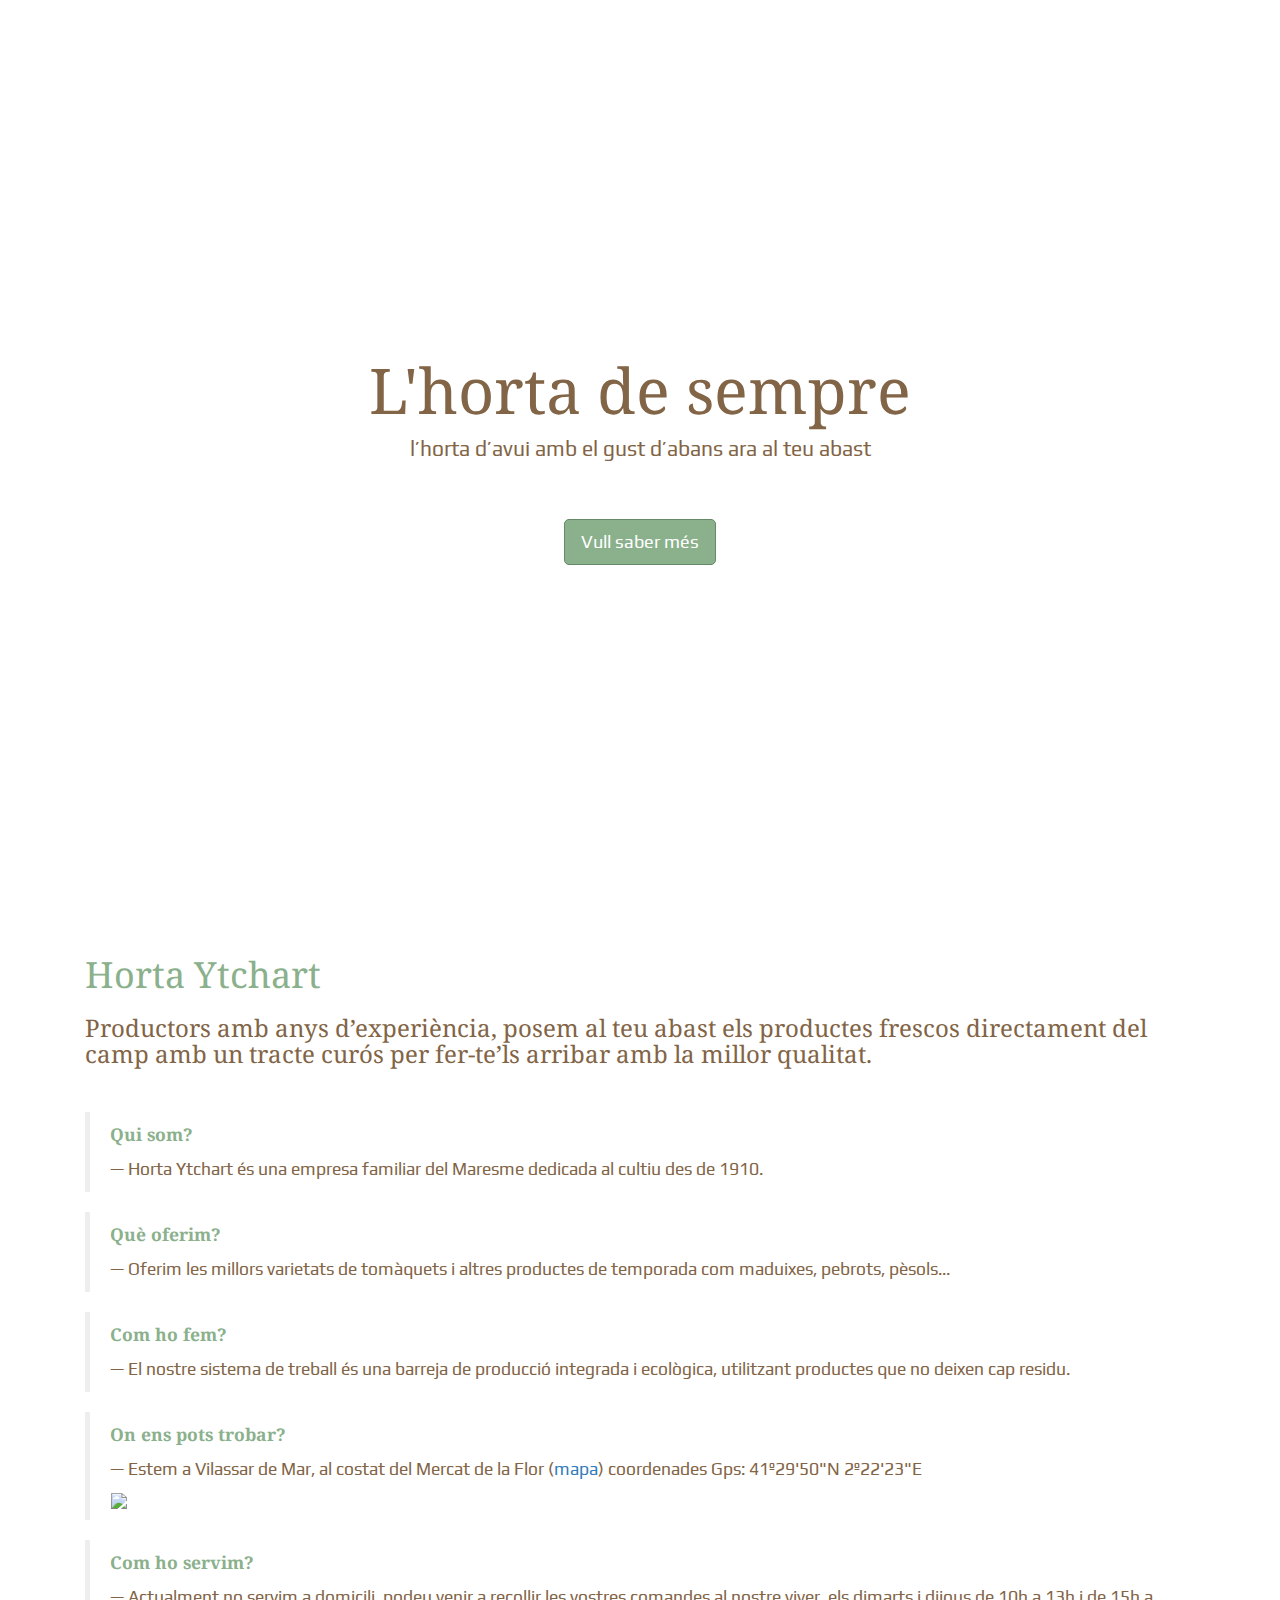
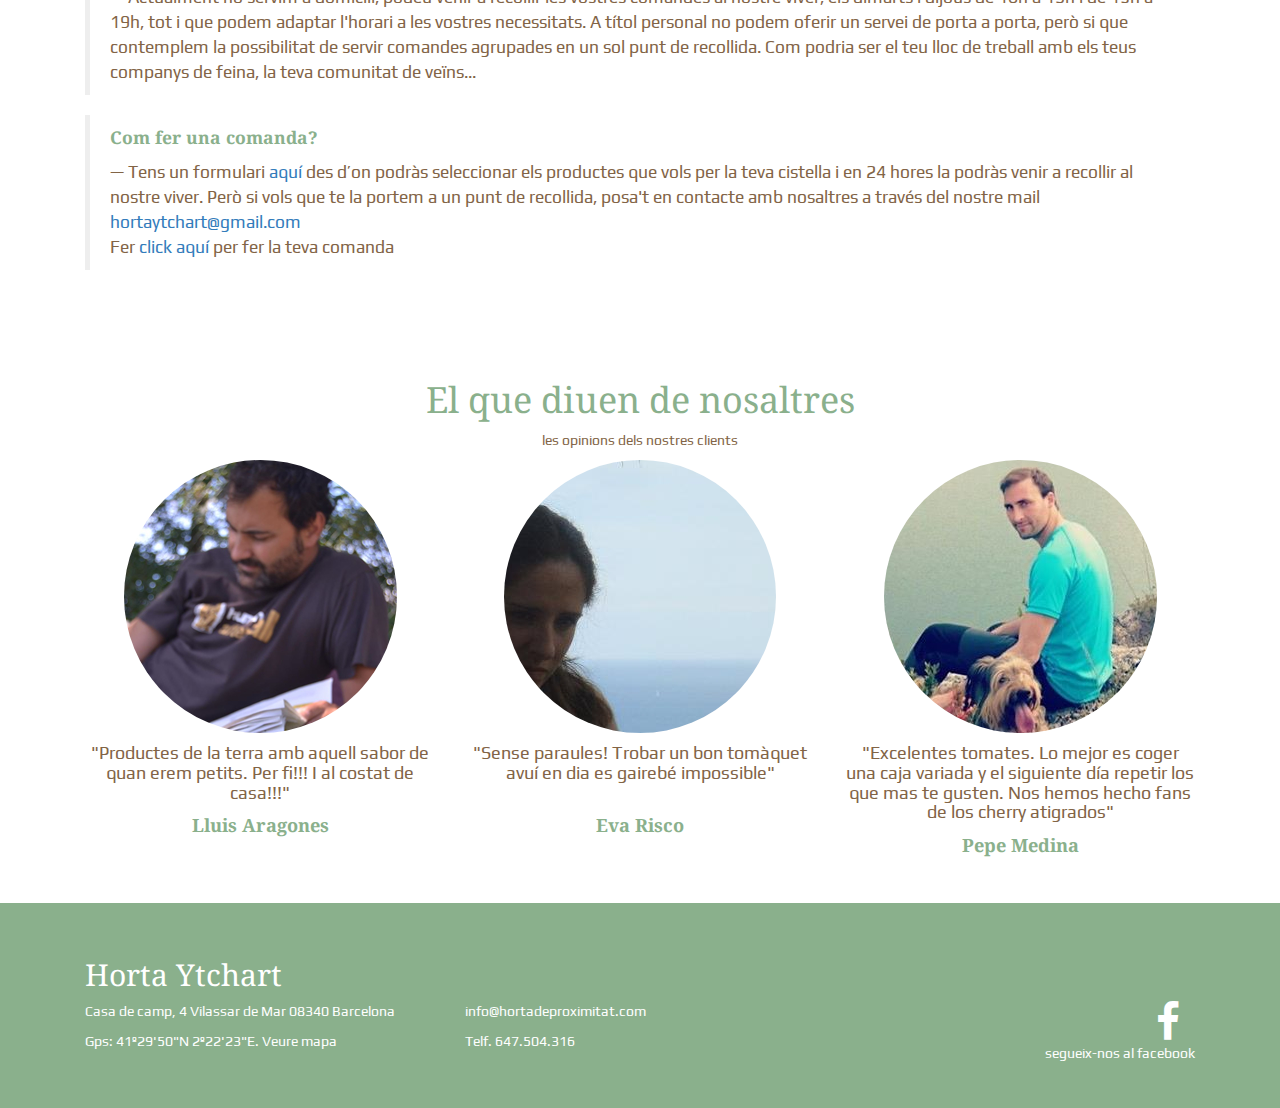
==== commit b51a27b2: "versio idem formulari" ====
--- a/index.html
+++ b/index.html
@@ -39,12 +39,12 @@
                     </div>-->
                 </div>
             </div>
-            <div class="cover-image" style="background-image : url('images/stock.jpg')"></div>
+            <div class="cover-image" style="background-image : url('images/stock4.jpg')"></div>
             <div class="container">
                 <div class="row">
                     <div class="col-md-12 text-center">
-                        <h1 class="text-inverse">L'horta de sempre</h1>
-                        <p class="text-inverse"> l’horta d’avui amb el gust d’abans ara al teu abast</p>
+                        <h1>L'horta de sempre</h1>
+                        <p> l’horta d’avui amb el gust d’abans ara al teu abast</p>
                         <br>
                         <br>
                         <a class="btn btn-lg btn-primary" href="#intro">Vull saber més</a>
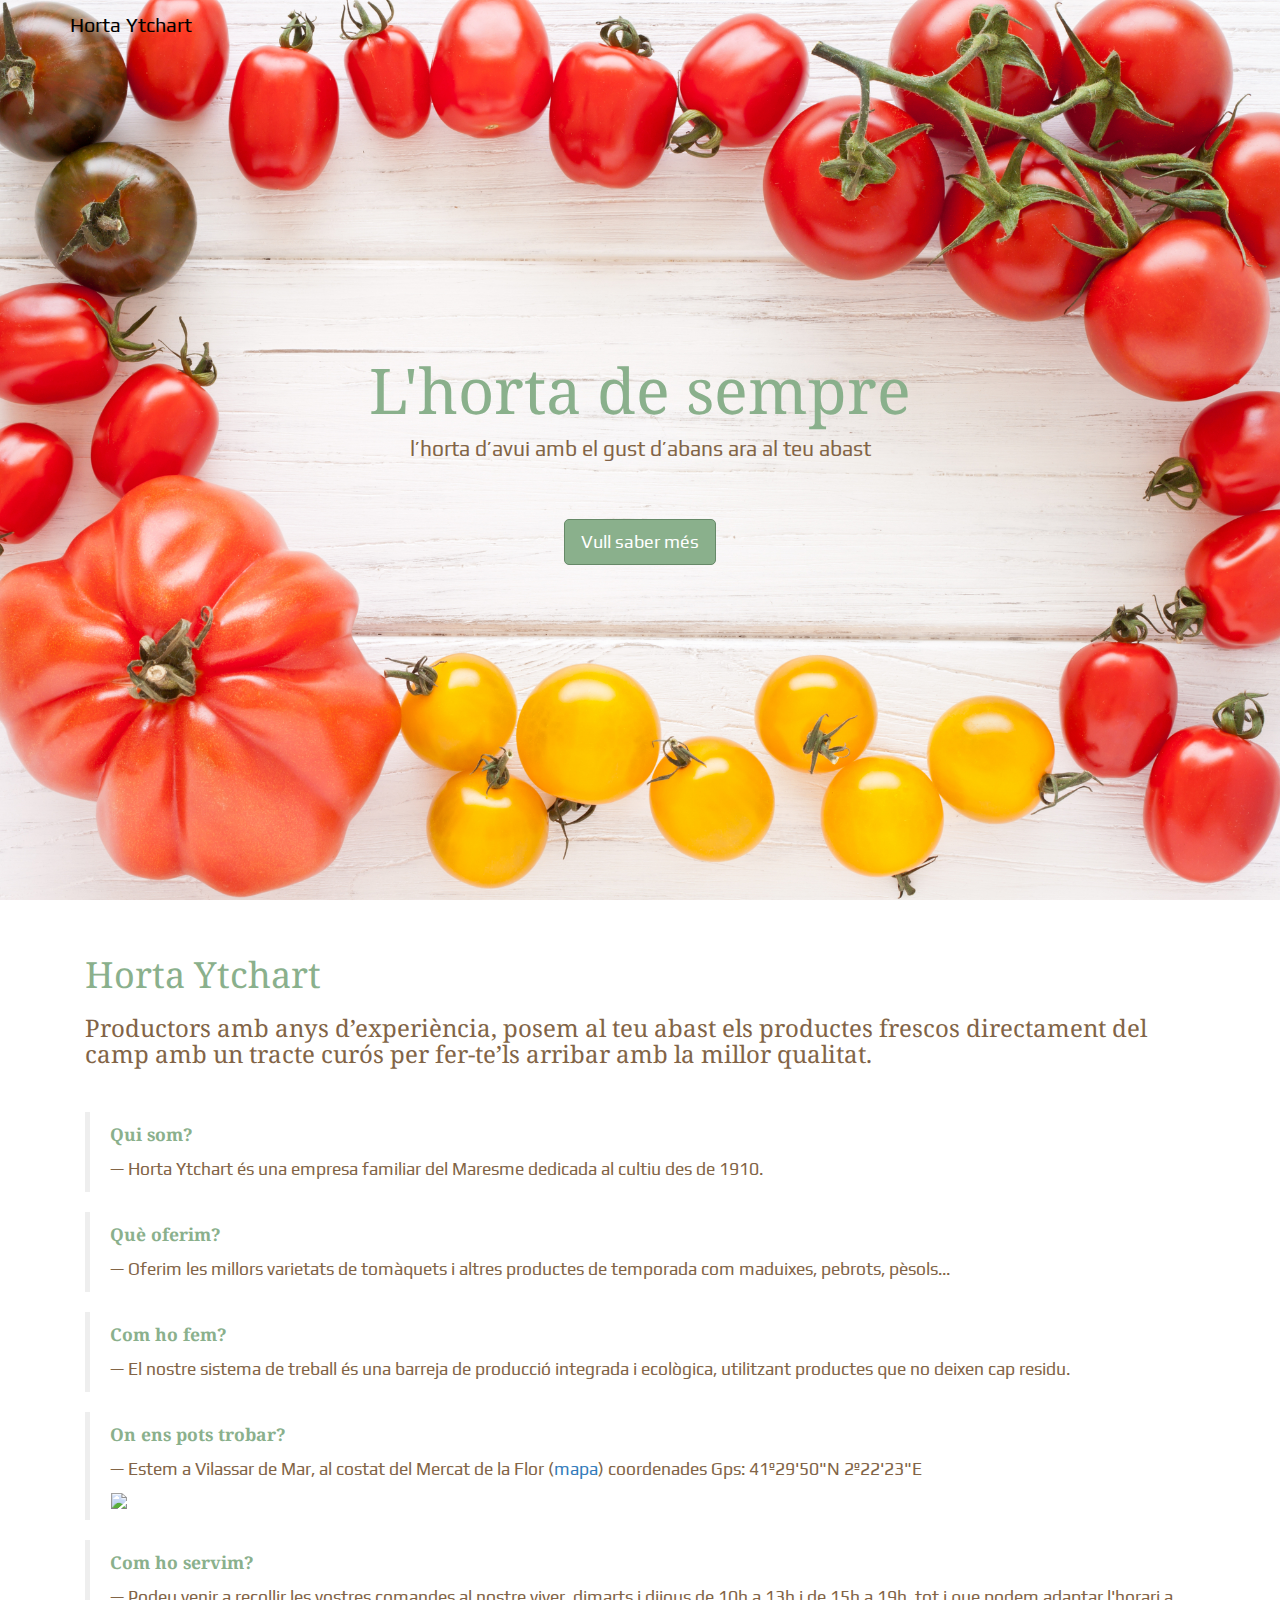
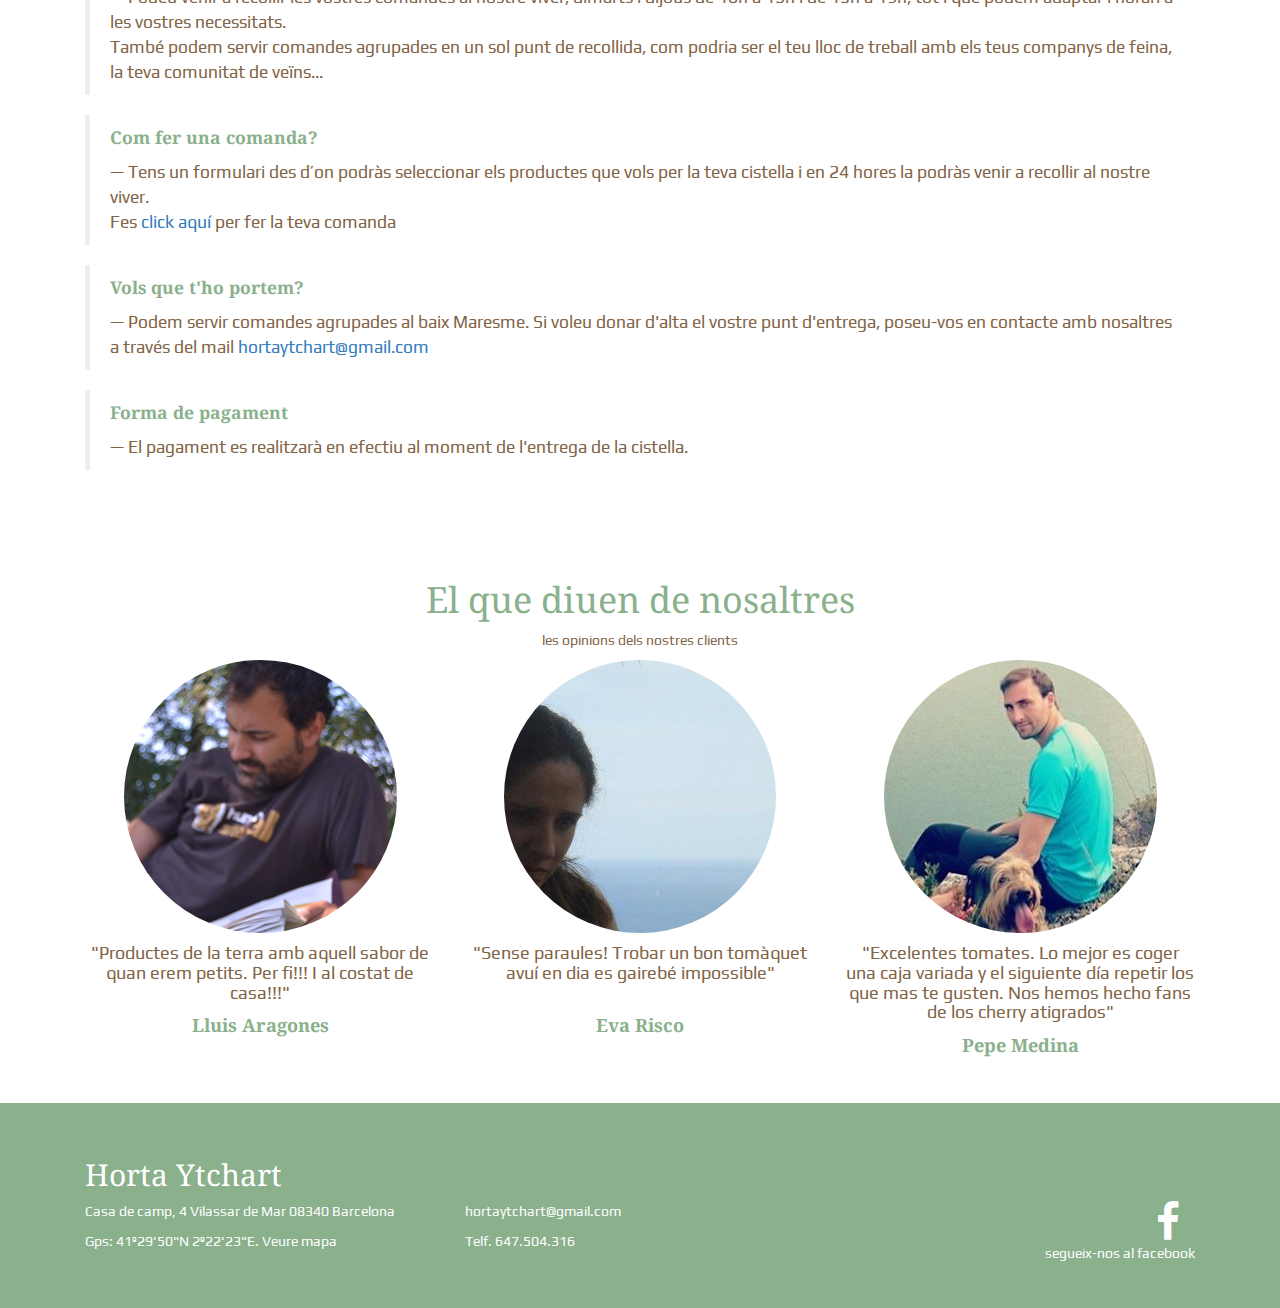
==== commit 761b7c9c: "versio idem formulari" ====
--- a/index.html
+++ b/index.html
@@ -39,11 +39,11 @@
                     </div>-->
                 </div>
             </div>
-            <div class="cover-image" style="background-image : url('images/stock4.jpg')"></div>
+            <div class="cover-image" style="background-image : url('images/fondo.jpg')"></div>
             <div class="container">
                 <div class="row">
                     <div class="col-md-12 text-center">
-                        <h1>L'horta de sempre</h1>
+                        <h1 class="text-primary">L'horta de sempre</h1>
                         <p> l’horta d’avui amb el gust d’abans ara al teu abast</p>
                         <br>
                         <br>
@@ -83,13 +83,22 @@
                         </blockquote>
                         <blockquote>
                             <p class="text-primary">Com ho servim?</p>
-                            <footer class="text-secondary">Actualment no servim a domicili, podeu venir a recollir les vostres comandes al nostre viver, els dimarts i dijous de 10h a 13h i de 15h a 19h, tot i que podem adaptar l'horari a les vostres necessitats.
-                                A títol personal no podem oferir un servei de porta a porta, però si que contemplem la possibilitat de servir comandes agrupades en un sol punt de recollida. Com podria ser el teu lloc de treball amb els teus companys de feina, la teva comunitat de veïns...</footer>
+                            <footer class="text-secondary">Podeu venir a recollir les vostres comandes al nostre viver, dimarts i dijous de 10h a 13h i de 15h a 19h, tot i que podem adaptar l'horari a les vostres necessitats.<br />
+                                 També podem servir comandes agrupades en un sol punt de recollida, com podria ser el teu lloc de treball amb els teus companys de feina, la teva comunitat de veïns...</footer>
                         </blockquote>
                         <blockquote>
                             <p class="text-primary">Com fer una comanda?</p>
-                            <footer class="text-secondary">Tens un formulari <a href="https://docs.google.com/forms/d/1Q_GiZpK_ImVSMBXjzvRGaan6HupAAx76veRMkPKtUK0/viewform?c=0&w=1&usp=mail_form_link">aquí</a> des d’on podràs seleccionar els productes que vols per la teva cistella i en 24 hores la podràs venir a recollir al nostre viver. Però si  vols que te la portem a un punt de recollida, posa't en contacte amb nosaltres a través del nostre mail <a href="mailto:hortaytchart@gmail.com">hortaytchart@gmail.com</a><br />
-                                Fer <a href="https://docs.google.com/forms/d/1Q_GiZpK_ImVSMBXjzvRGaan6HupAAx76veRMkPKtUK0/viewform?c=0&w=1&usp=mail_form_link">click aquí</a> per fer la teva comanda</footer>
+                            <footer class="text-secondary">Tens un formulari des d’on podràs seleccionar els productes que vols per la teva cistella i en 24 hores la podràs venir a recollir al nostre viver.<br />
+                                Fes <a href="https://docs.google.com/forms/d/1Q_GiZpK_ImVSMBXjzvRGaan6HupAAx76veRMkPKtUK0/viewform?c=0&w=1&usp=mail_form_link">click aquí</a> per fer la teva comanda</footer>
+                        </blockquote>
+                        <blockquote>
+                            <p class="text-primary">Vols que t'ho portem?</p>
+                            <footer class="text-secondary">Podem servir comandes agrupades al baix Maresme. Si voleu donar d'alta el vostre punt d'entrega, poseu-vos en contacte amb nosaltres a través del mail <a href="mailto:hortaytchart@gmail.com">hortaytchart@gmail.com</a><br />
+                            </footer>
+                        </blockquote>
+                        <blockquote>
+                            <p class="text-primary">Forma de pagament</p>
+                            <footer class="text-secondary">El pagament es realitzarà en efectiu al moment de l'entrega de la cistella.</footer>
                         </blockquote>
                     </div>
                 </div>
@@ -135,7 +144,7 @@
                     </div>
                     <div class="col-sm-4">
                         <h2>&nbsp;</h2>
-                        <p class="text-inverse">info@hortadeproximitat.com</p>
+                        <p class="text-inverse">hortaytchart@gmail.com</p>
                         <p class="text-inverse">Telf. 647.504.316</p>
                     </div>
                     <div class="col-sm-4">
--- a/index.css
+++ b/index.css
@@ -4182,11 +4182,13 @@
 .navbar-brand {
   float: left;
   padding: 15px 15px;
-  font-size: 18px;
+  font-size: 20px;
   line-height: 20px;
   height: 50px;
-  color: #FFF;
-}
+  color: #000;
+}
+
+
 .navbar-brand:hover,
 .navbar-brand:focus {
   text-decoration: none;
@@ -6674,7 +6676,7 @@
 }
 .cover h1,
 .cover .h1 {
-  color: inherit;
+  color: rgb(138,176,140);
 }
 .cover p {
   margin-bottom: 15px;
@@ -6706,7 +6708,7 @@
   }
 }
 .cover h1.text-primary {
-  color: #337cbb !important;
+  color: rgb(138,176,140) !important;
 }
 .cover h1.text-inverse {
   color: #ffffff !important;
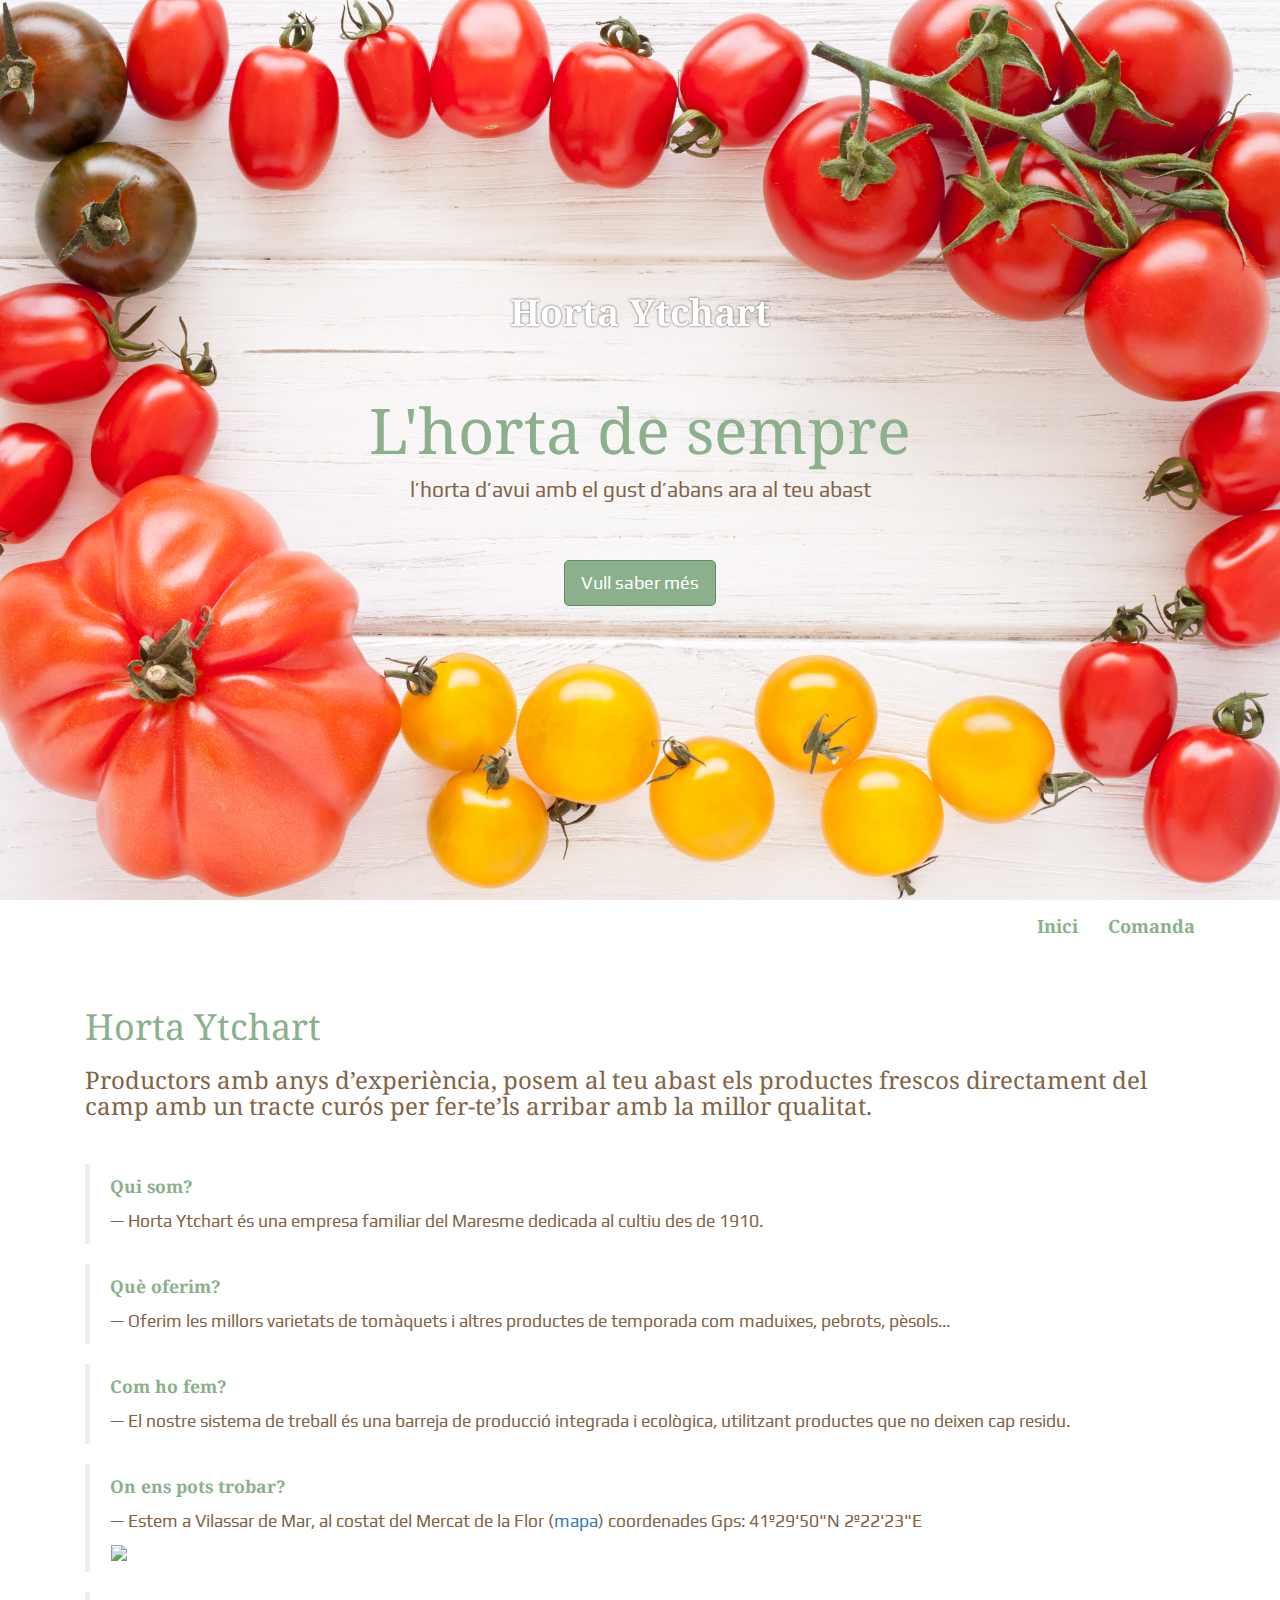
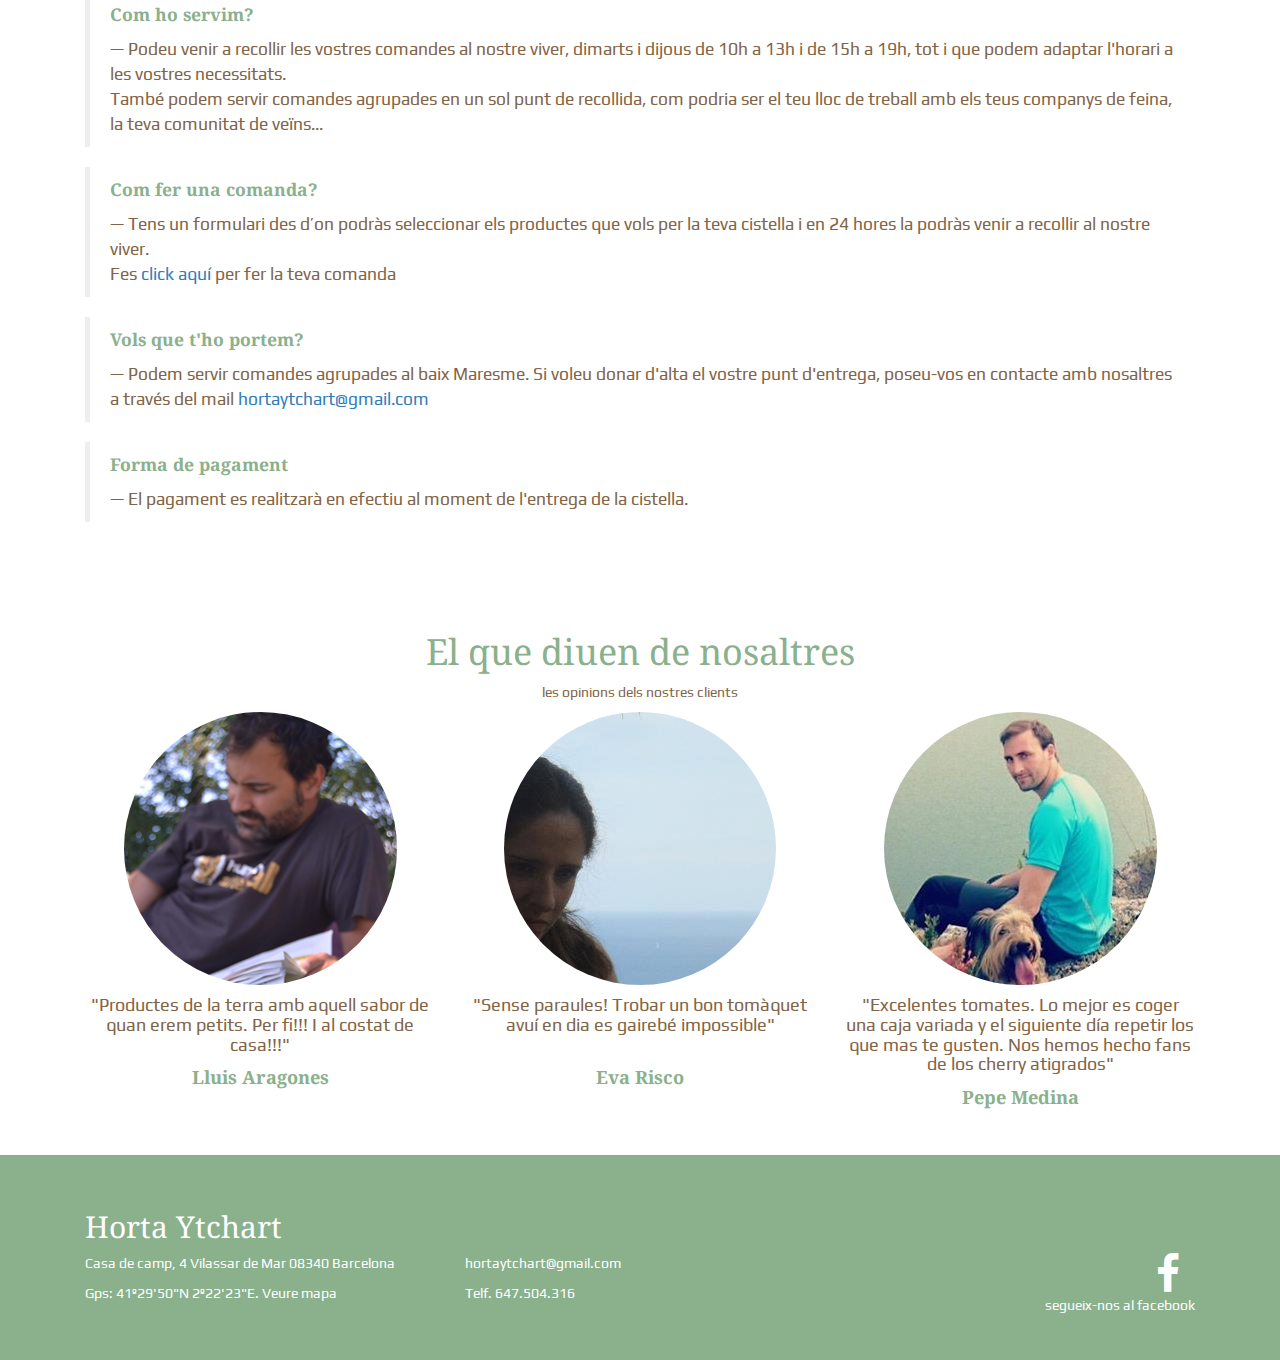
==== commit a884a789: "versio idem formulari" ====
--- a/index.html
+++ b/index.html
@@ -14,35 +14,14 @@
         <title>Horta Ytchart. Horta de proximitat</title>
     </head>
     
-    <body>
+    <body  id="inici-body">
         <div class="cover">
-            <div class="navbar">
-                <div class="container">
-                    <div class="navbar-header">
-                        <button type="button" class="navbar-toggle" data-toggle="collapse" data-target="#navbar-ex-collapse">
-                            <span class="sr-only">Toggle navigation</span>
-                            <span class="icon-bar"></span>
-                            <span class="icon-bar"></span>
-                            <span class="icon-bar"></span>
-                        </button>
-                        <a class="navbar-brand" href="#"><span>Horta Ytchart</span></a>
-                    </div>
-<!--                    <div class="collapse navbar-collapse" id="navbar-ex-collapse">
-                        <ul class="nav navbar-nav navbar-right">
-                            <li class="active">
-                                <a href="#">Home</a>
-                            </li>
-                            <li>
-                                <a href="#">Contacts</a>
-                            </li>
-                        </ul>
-                    </div>-->
-                </div>
-            </div>
             <div class="cover-image" style="background-image : url('images/fondo.jpg')"></div>
             <div class="container">
                 <div class="row">
                     <div class="col-md-12 text-center">
+                        <p><img src="images/logo.png" /></p>
+                        <p>&nbsp;</p>
                         <h1 class="text-primary">L'horta de sempre</h1>
                         <p> l’horta d’avui amb el gust d’abans ara al teu abast</p>
                         <br>
@@ -52,10 +31,32 @@
                 </div>
             </div>
         </div>
+        <div class="navbar"  id="intro">
+            <div class="container">
+                <div class="navbar-header">
+                    <button type="button" class="navbar-toggle" data-toggle="collapse" data-target="#navbar-ex-collapse">
+                        <span class="sr-only">Toggle navigation</span>
+                        <span class="icon-bar"></span>
+                        <span class="icon-bar"></span>
+                        <span class="icon-bar"></span>
+                    </button>
+                </div>
+                <div class="collapse navbar-collapse" id="navbar-ex-collapse">
+                    <ul class="nav navbar-nav navbar-right">
+                        <li>
+                            <a href="#inici-body" class="text-info">Inici</a>
+                        </li>
+                        <li>
+                            <a target="comanda" href="form.html" class="text-info">Comanda</a>
+                        </li>
+                    </ul>
+                </div>
+            </div>
+        </div>
         <div class="section">
             <div class="container">
                 <div class="row">
-                    <div class="col-md-12" id="intro">
+                    <div class="col-md-12">
                         <h1 class="text-primary">Horta Ytchart</h1>
                         <h3 class="text-secondary">Productors amb anys d’experiència, posem al teu abast els productes frescos directament del camp amb un tracte curós per fer-te’ls arribar amb la millor qualitat.</h3>
                     </div>
@@ -89,7 +90,7 @@
                         <blockquote>
                             <p class="text-primary">Com fer una comanda?</p>
                             <footer class="text-secondary">Tens un formulari des d’on podràs seleccionar els productes que vols per la teva cistella i en 24 hores la podràs venir a recollir al nostre viver.<br />
-                                Fes <a href="https://docs.google.com/forms/d/1Q_GiZpK_ImVSMBXjzvRGaan6HupAAx76veRMkPKtUK0/viewform?c=0&w=1&usp=mail_form_link">click aquí</a> per fer la teva comanda</footer>
+                                Fes <a href="form.html">click aquí</a> per fer la teva comanda</footer>
                         </blockquote>
                         <blockquote>
                             <p class="text-primary">Vols que t'ho portem?</p>
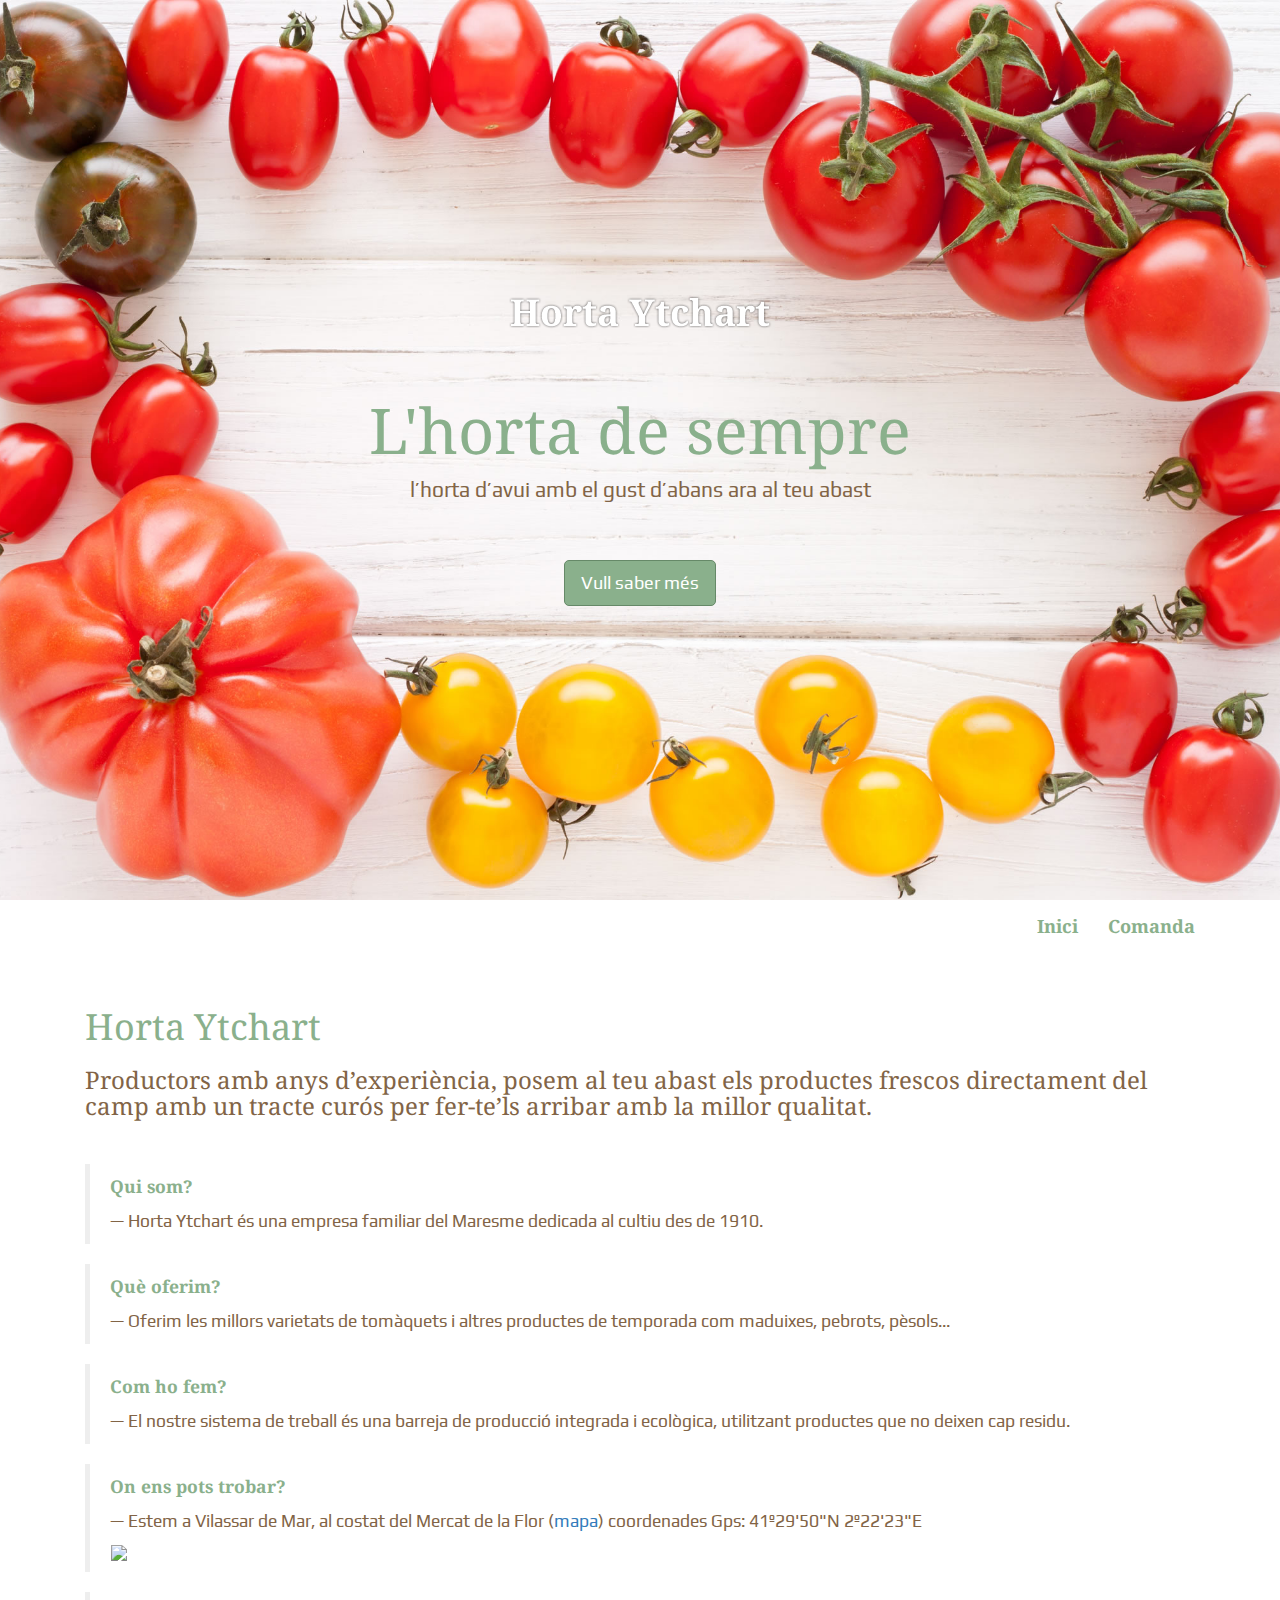
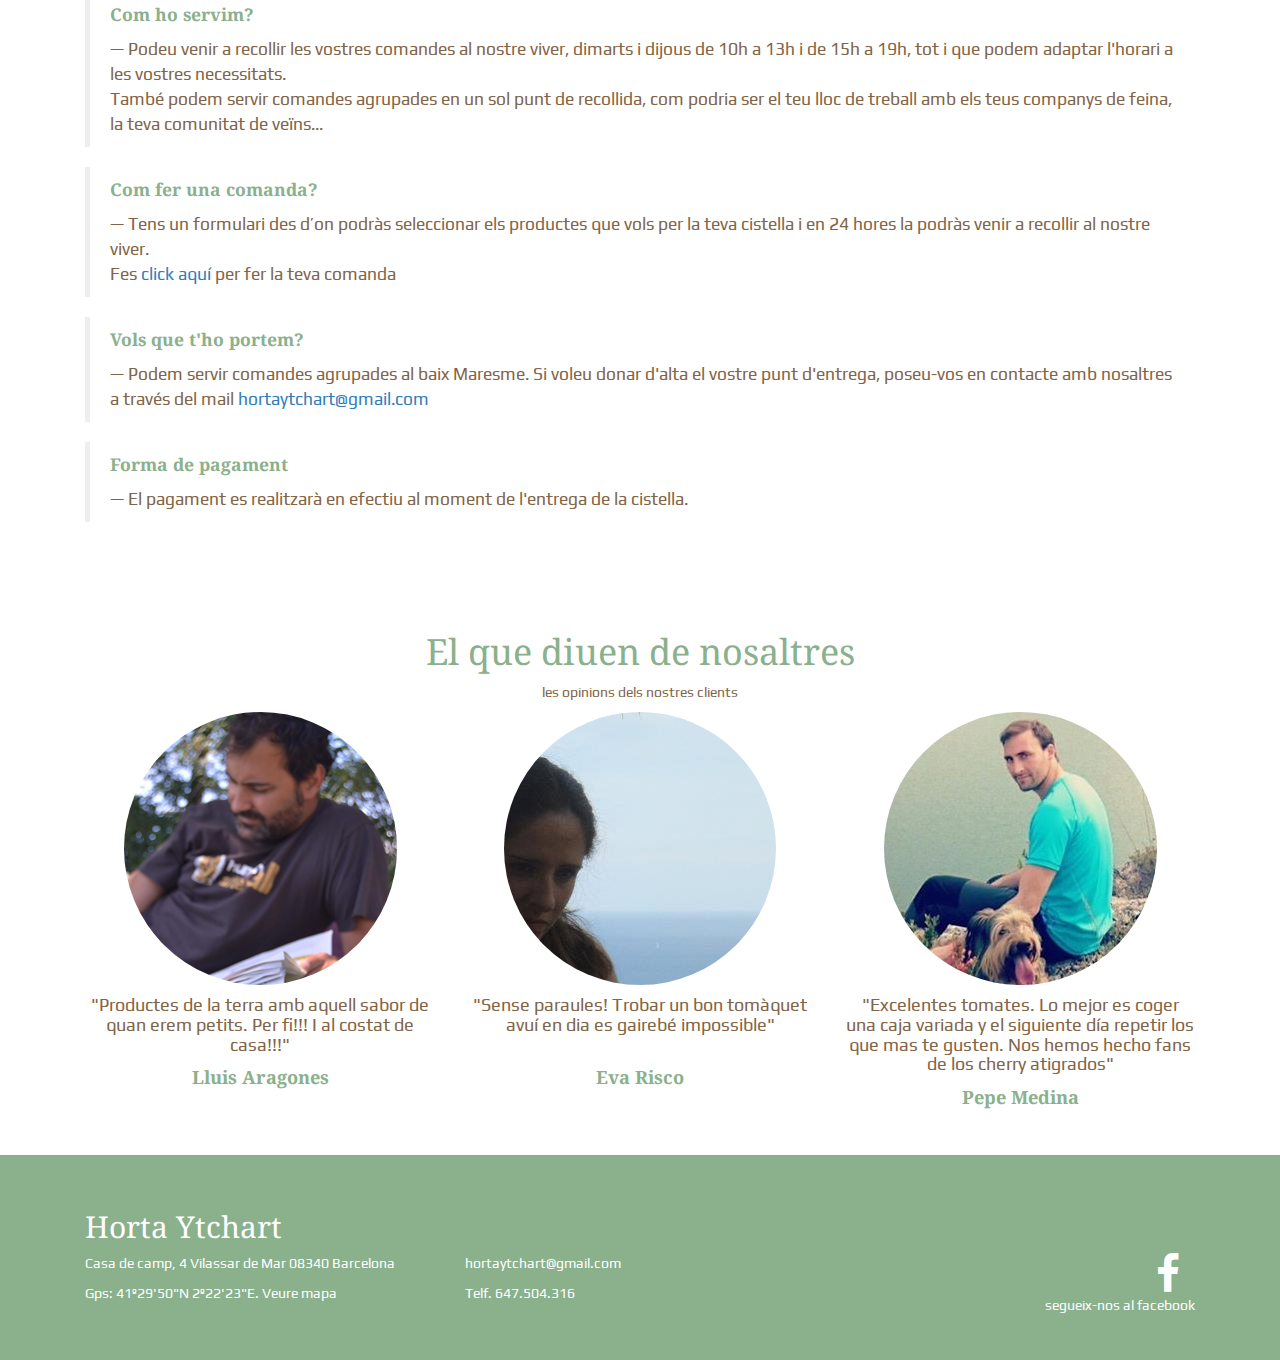
==== commit f62c5814: "versio idem formulari" ====
--- a/index.html
+++ b/index.html
@@ -20,7 +20,7 @@
             <div class="container">
                 <div class="row">
                     <div class="col-md-12 text-center">
-                        <p><img src="images/logo.png" /></p>
+                        <p><img src="images/logo.png" style="max-width: 60%" /></p>
                         <p>&nbsp;</p>
                         <h1 class="text-primary">L'horta de sempre</h1>
                         <p> l’horta d’avui amb el gust d’abans ara al teu abast</p>
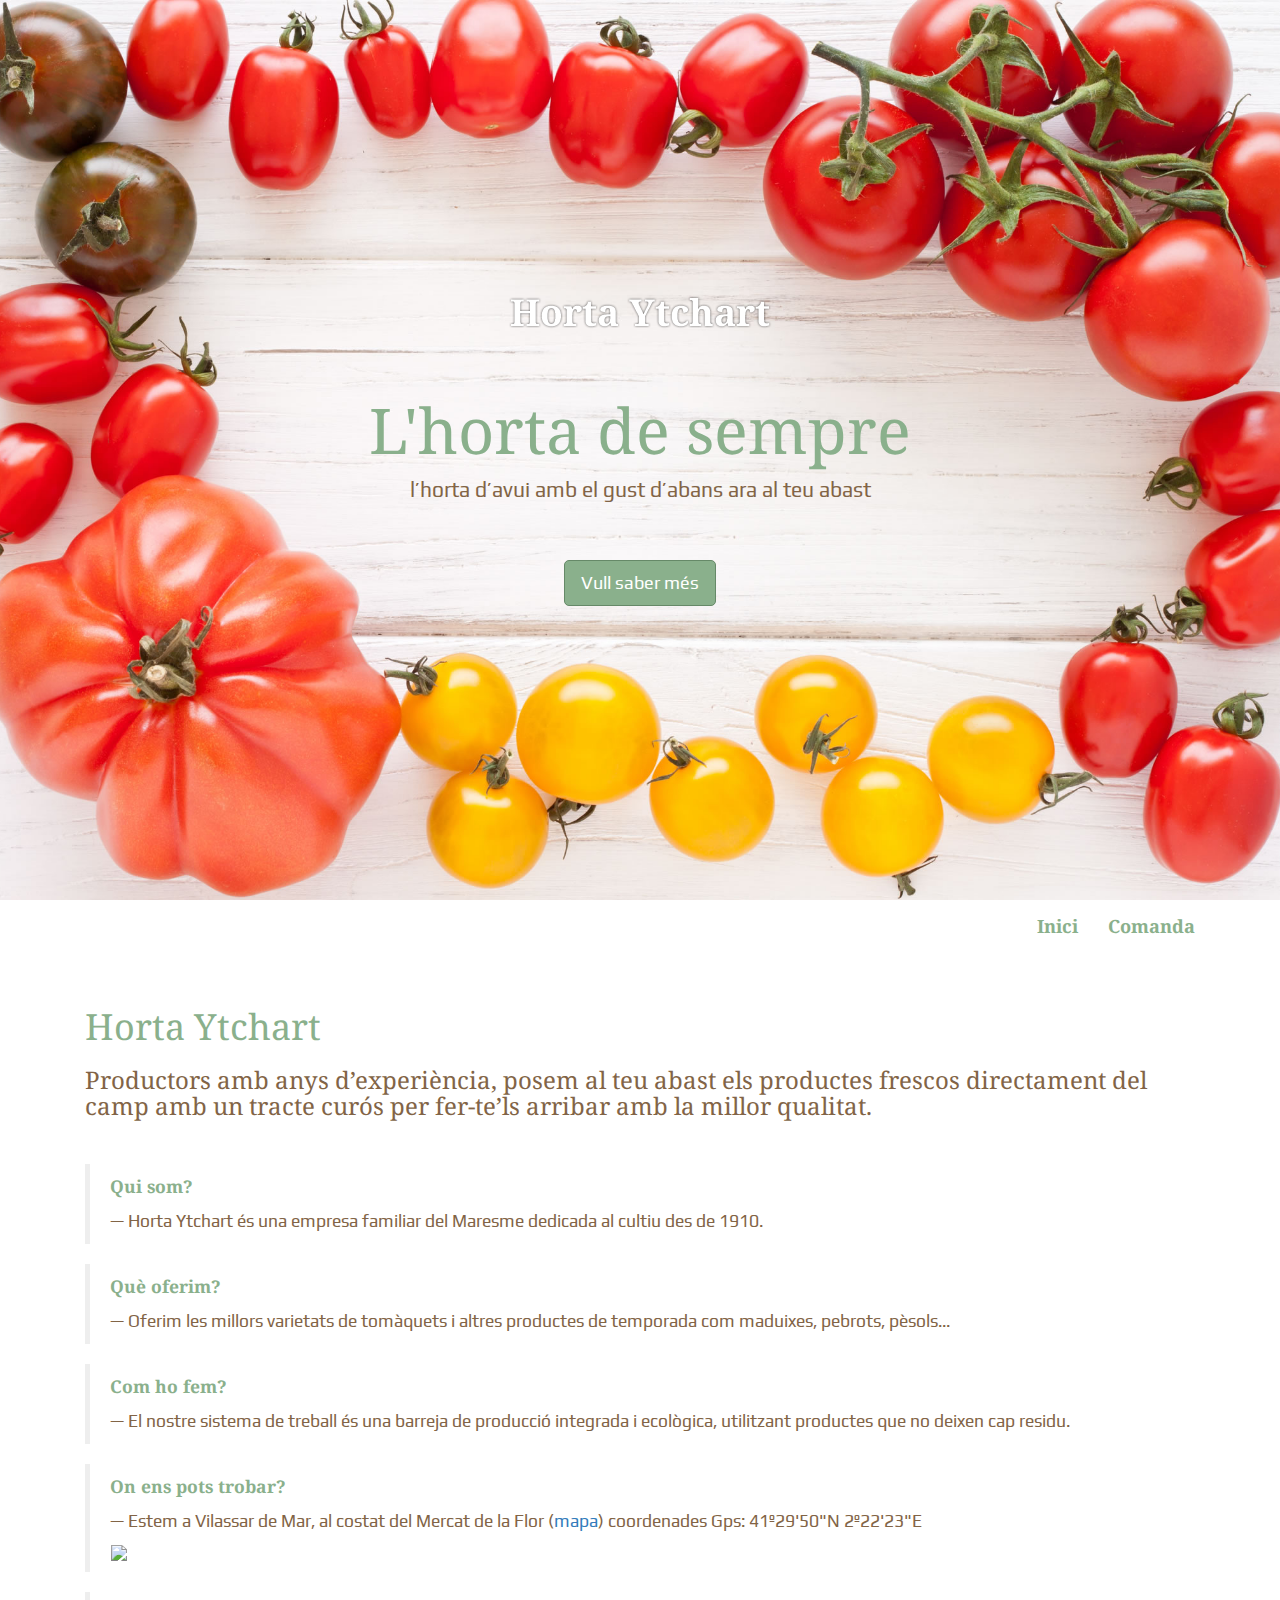
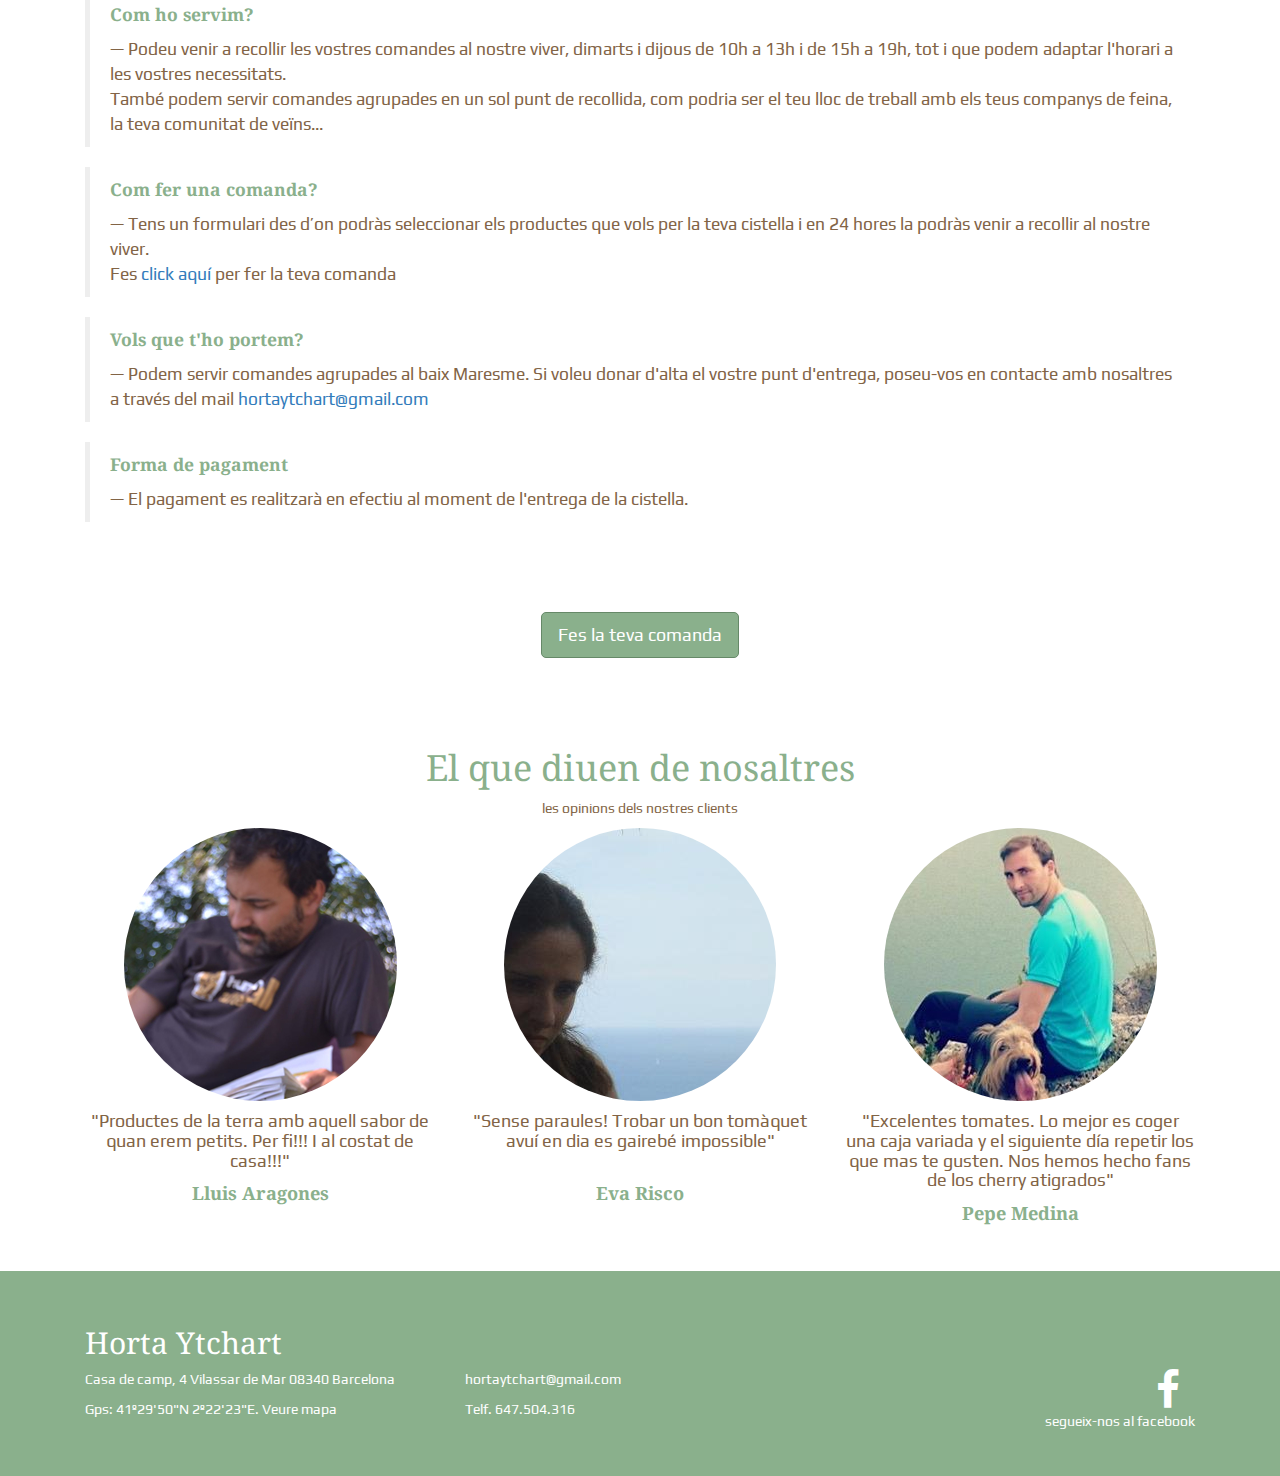
==== commit 07a72c89: "versio idem formulari" ====
--- a/index.html
+++ b/index.html
@@ -36,9 +36,9 @@
                 <div class="navbar-header">
                     <button type="button" class="navbar-toggle" data-toggle="collapse" data-target="#navbar-ex-collapse">
                         <span class="sr-only">Toggle navigation</span>
-                        <span class="icon-bar"></span>
-                        <span class="icon-bar"></span>
-                        <span class="icon-bar"></span>
+                        <span class="icon-bar icon-bar-grey"></span>
+                        <span class="icon-bar icon-bar-grey"></span>
+                        <span class="icon-bar icon-bar-grey"></span>
                     </button>
                 </div>
                 <div class="collapse navbar-collapse" id="navbar-ex-collapse">
@@ -47,7 +47,7 @@
                             <a href="#inici-body" class="text-info">Inici</a>
                         </li>
                         <li>
-                            <a target="comanda" href="form.html" class="text-info">Comanda</a>
+                            <a target="comanda" href="comanda.html" class="text-info">Comanda</a>
                         </li>
                     </ul>
                 </div>
@@ -90,7 +90,7 @@
                         <blockquote>
                             <p class="text-primary">Com fer una comanda?</p>
                             <footer class="text-secondary">Tens un formulari des d’on podràs seleccionar els productes que vols per la teva cistella i en 24 hores la podràs venir a recollir al nostre viver.<br />
-                                Fes <a href="form.html">click aquí</a> per fer la teva comanda</footer>
+                                Fes <a href="comanda.html">click aquí</a> per fer la teva comanda</footer>
                         </blockquote>
                         <blockquote>
                             <p class="text-primary">Vols que t'ho portem?</p>
@@ -101,6 +101,15 @@
                             <p class="text-primary">Forma de pagament</p>
                             <footer class="text-secondary">El pagament es realitzarà en efectiu al moment de l'entrega de la cistella.</footer>
                         </blockquote>
+                    </div>
+                </div>
+            </div>
+        </div>
+        <div class="section">
+            <div class="container">
+                <div class="row">
+                    <div class="col-md-12 text-center">
+                        <a class="btn btn-lg btn-primary" href="comanda.html">Fes la teva comanda</a>
                     </div>
                 </div>
             </div>
--- a/index.css
+++ b/index.css
@@ -6755,6 +6755,9 @@
 .cover .navbar .navbar-toggle .icon-bar {
   background-color: #000000;
 }
+.icon-bar-grey {
+    background-color: #666666;
+}
 .cover .navbar.navbar-inverse .navbar-toggle {
   border-color: transparent;
 }
